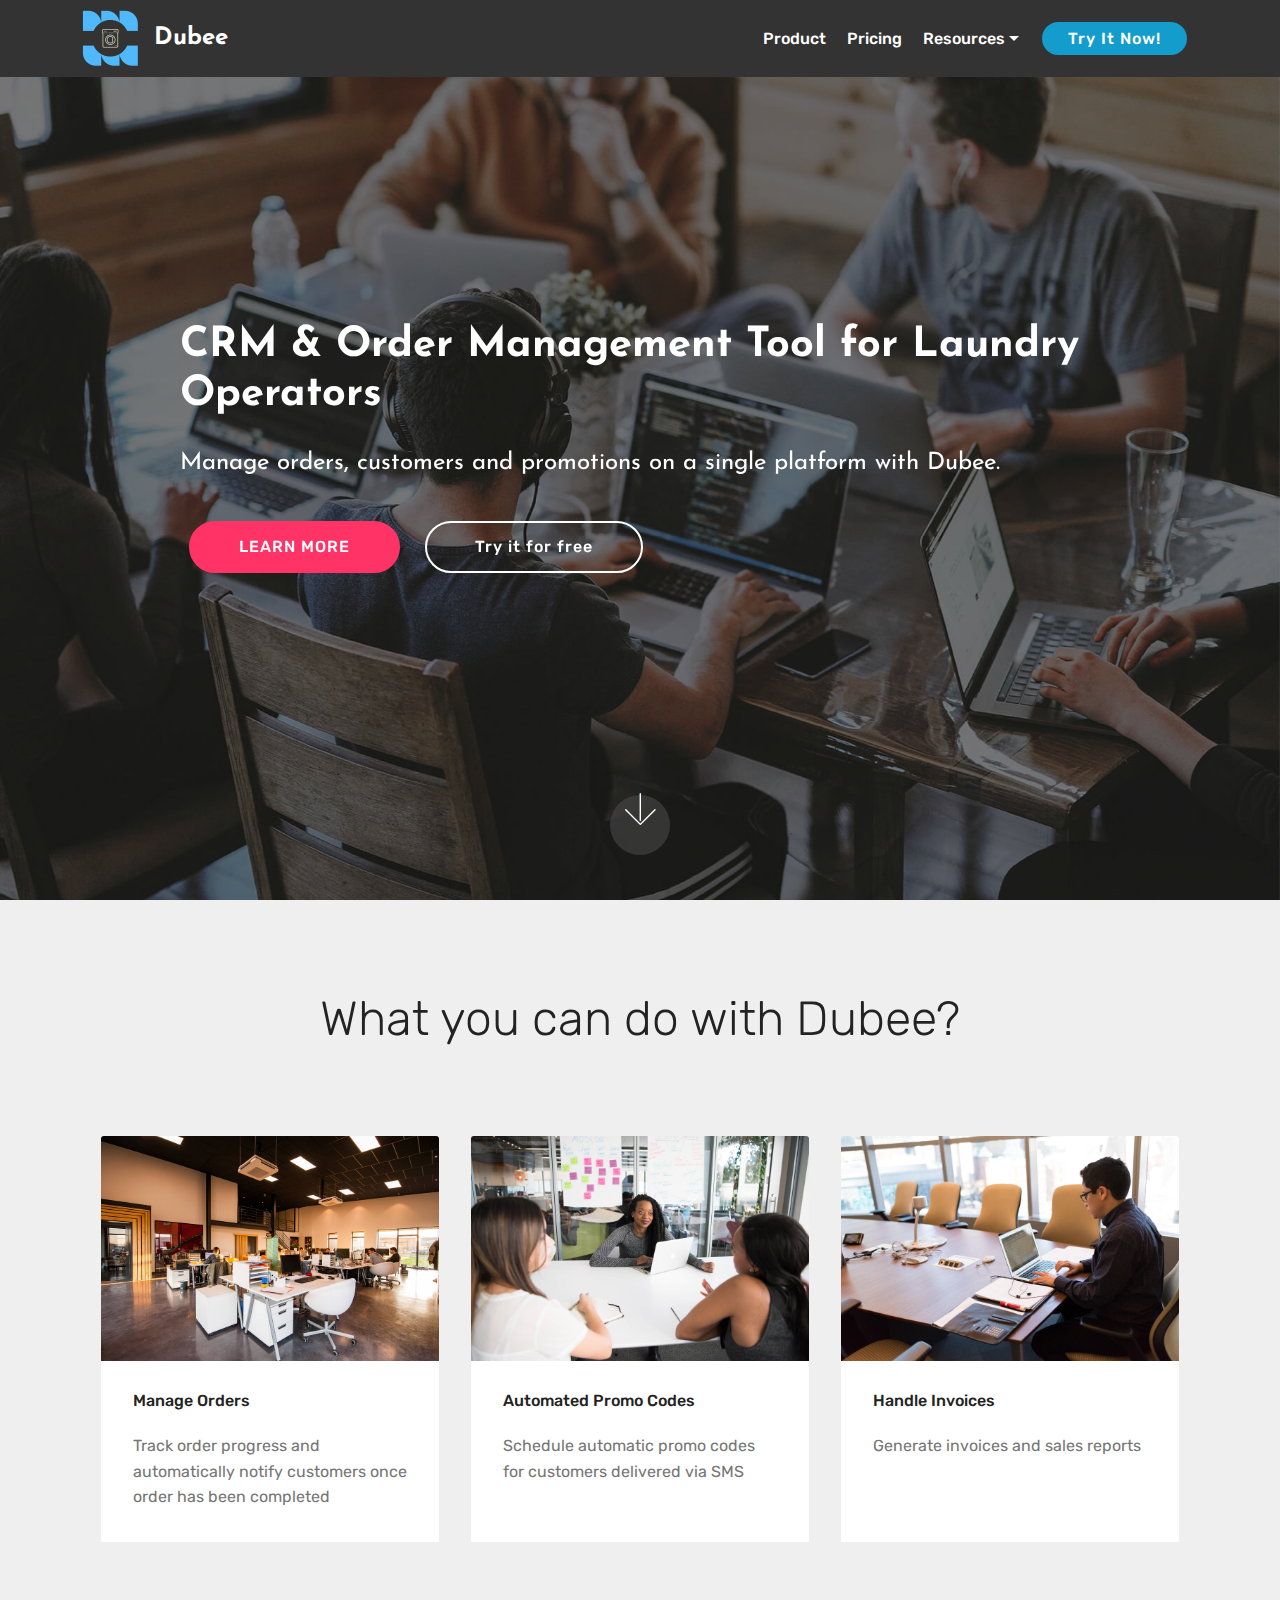
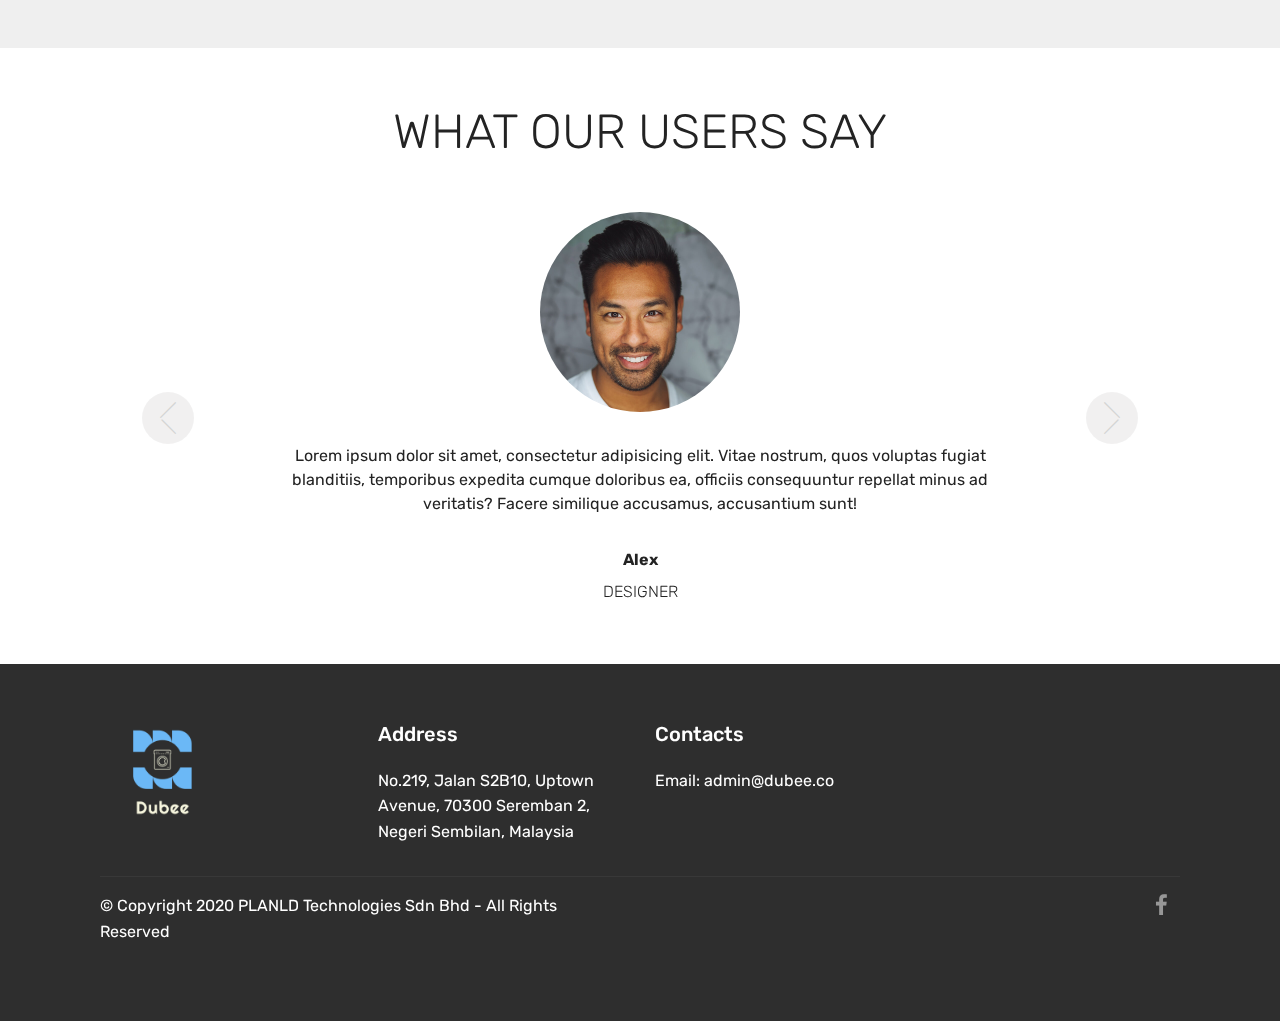
==== index.html @ f07cf1a4 "create github pages" ====
<!DOCTYPE html>
<html  >
<head>
  <!-- Site made with Mobirise Website Builder v4.11.5, https://mobirise.com -->
  <meta charset="UTF-8">
  <meta http-equiv="X-UA-Compatible" content="IE=edge">
  <meta name="generator" content="Mobirise v4.11.5, mobirise.com">
  <meta name="viewport" content="width=device-width, initial-scale=1, minimum-scale=1">
  <link rel="shortcut icon" href="assets/images/logo-transparent-copy-122x122.png" type="image/x-icon">
  <meta name="description" content="">
  
  <title>Home</title>
  <link rel="stylesheet" href="assets/web/assets/mobirise-icons/mobirise-icons.css">
  <link rel="stylesheet" href="assets/bootstrap/css/bootstrap.min.css">
  <link rel="stylesheet" href="assets/bootstrap/css/bootstrap-grid.min.css">
  <link rel="stylesheet" href="assets/bootstrap/css/bootstrap-reboot.min.css">
  <link rel="stylesheet" href="assets/socicon/css/styles.css">
  <link rel="stylesheet" href="assets/dropdown/css/style.css">
  <link rel="stylesheet" href="assets/tether/tether.min.css">
  <link rel="stylesheet" href="assets/theme/css/style.css">
  <link rel="preload" as="style" href="assets/mobirise/css/mbr-additional.css"><link rel="stylesheet" href="assets/mobirise/css/mbr-additional.css" type="text/css">
  
  
  
</head>
<body>
  <section class="menu cid-s2Cs7sz2p1" once="menu" id="menu1-0">

    

    <nav class="navbar navbar-expand beta-menu navbar-dropdown align-items-center navbar-fixed-top navbar-toggleable-sm">
        <button class="navbar-toggler navbar-toggler-right" type="button" data-toggle="collapse" data-target="#navbarSupportedContent" aria-controls="navbarSupportedContent" aria-expanded="false" aria-label="Toggle navigation">
            <div class="hamburger">
                <span></span>
                <span></span>
                <span></span>
                <span></span>
            </div>
        </button>
        <div class="menu-logo">
            <div class="navbar-brand">
                <span class="navbar-logo">
                    <a href="index.html">
                         <img src="assets/images/logo-transparent-copy-122x122.png" alt="Mobirise" title="" style="height: 3.8rem;">
                    </a>
                </span>
                <span class="navbar-caption-wrap"><a class="navbar-caption text-white display-5" href="index.html">
                        Dubee</a></span>
            </div>
        </div>
        <div class="collapse navbar-collapse" id="navbarSupportedContent">
            <ul class="navbar-nav nav-dropdown" data-app-modern-menu="true"><li class="nav-item">
                    <a class="nav-link link text-white display-4" href="page2.html">
                        
                        Product</a>
                </li><li class="nav-item"><a class="nav-link link text-white display-4" href="page3.html">
                        
                        Pricing</a></li>
                <li class="nav-item dropdown">
                    <a class="nav-link link text-white dropdown-toggle display-4" href="https://mobirise.co" data-toggle="dropdown-submenu" aria-expanded="false">
                        
                        Resources</a><div class="dropdown-menu"><a class="text-white dropdown-item display-4" href="https://mobirise.co">Help Centre</a><a class="text-white dropdown-item display-4" href="page1.html" aria-expanded="false">Video Tutorials</a></div>
                </li></ul>
            <div class="navbar-buttons mbr-section-btn"><a class="btn btn-sm btn-primary display-4" href="https://mobirise.co">
                    
                    Try It Now!
                </a></div>
        </div>
    </nav>
</section>

<section class="engine"><a href="https://mobirise.info/z">best css templates</a></section><section class="cid-s2Cs7Wt0lt mbr-fullscreen mbr-parallax-background" id="header2-1">

    

    <div class="mbr-overlay" style="opacity: 0.5; background-color: rgb(35, 35, 35);"></div>

    <div class="container align-center">
        <div class="row justify-content-md-center">
            <div class="mbr-white col-md-10">
                <h1 class="mbr-section-title mbr-bold pb-3 mbr-fonts-style display-1">
                    CRM &amp; Order Management Tool for Laundry Operators</h1>
                
                <p class="mbr-text pb-3 mbr-fonts-style display-5">Manage orders, customers and promotions on a single platform with Dubee.</p>
                <div class="mbr-section-btn"><a class="btn btn-md btn-secondary display-4" href="https://mobirise.co">LEARN MORE</a>
                    <a class="btn btn-md btn-white-outline display-4" href="https://mobirise.co">Try it for free</a></div>
            </div>
        </div>
    </div>
    <div class="mbr-arrow hidden-sm-down" aria-hidden="true">
        <a href="#next">
            <i class="mbri-down mbr-iconfont"></i>
        </a>
    </div>
</section>

<section class="features18 popup-btn-cards cid-s2CABqlkkp" id="features18-2">

    

    
    <div class="container">
        <h2 class="mbr-section-title pb-3 align-center mbr-fonts-style display-2">
            What you can do with Dubee?</h2>
        
        <div class="media-container-row pt-5 ">
            <div class="card p-3 col-12 col-md-6 col-lg-4">
                <div class="card-wrapper ">
                    <div class="card-img">
                        <div class="mbr-overlay"></div>
                        <div class="mbr-section-btn text-center">
                            <a href="https://mobirise.co" class="btn btn-primary display-4">Learn More</a>
                        </div>
                        <img src="assets/images/background1.jpg" alt="Mobirise">
                    </div>
                    <div class="card-box">
                        <h4 class="card-title mbr-fonts-style display-7">
                            Manage Orders</h4>
                        <p class="mbr-text mbr-fonts-style align-left display-7">
                            Track order progress and automatically notify customers once order has been completed</p>
                    </div>
                </div>
            </div>
            <div class="card p-3 col-12 col-md-6 col-lg-4">
                <div class="card-wrapper">
                    <div class="card-img">
                        <div class="mbr-overlay"></div>
                        <div class="mbr-section-btn text-center">
                            <a href="https://mobirise.co" class="btn btn-primary display-4">Learn More</a>
                        </div>
                        <img src="assets/images/background2.jpg" alt="Mobirise">
                    </div>
                    <div class="card-box">
                        <h4 class="card-title mbr-fonts-style display-7">Automated Promo Codes</h4>
                        <p class="mbr-text mbr-fonts-style display-7">
                           Schedule automatic promo codes for customers delivered via SMS<br><br></p>
                    </div>
                </div>
            </div>

            <div class="card p-3 col-12 col-md-6 col-lg-4">
                <div class="card-wrapper">
                    <div class="card-img">
                        <div class="mbr-overlay"></div>
                        <div class="mbr-section-btn text-center">
                            <a href="https://mobirise.co" class="btn btn-primary display-4">Learn More</a>
                        </div>
                        <img src="assets/images/background3.jpg" alt="Mobirise">
                    </div>
                    <div class="card-box">
                        <h4 class="card-title mbr-fonts-style display-7">
                            Handle Invoices</h4>
                        <p class="mbr-text mbr-fonts-style display-7">
                            Generate invoices and sales reports<br><br><br></p>
                    </div>
                </div>
            </div>

            
        </div>
    </div>
</section>

<section class="carousel slide testimonials-slider cid-s2CBZJpJwC" data-interval="false" id="testimonials-slider1-3">
    
    

    

    <div class="container text-center">
        <h2 class="pb-5 mbr-fonts-style display-2">
            WHAT OUR USERS SAY
        </h2>

        <div class="carousel slide" role="listbox" data-pause="true" data-keyboard="false" data-ride="carousel" data-interval="5000">
            <div class="carousel-inner">
                
                
            <div class="carousel-item">
                    <div class="user col-md-8">
                        <div class="user_image">
                            <img src="assets/images/face3.jpg">
                        </div>
                        <div class="user_text pb-3">
                            <p class="mbr-fonts-style display-7">
                                Lorem ipsum dolor sit amet, consectetur adipisicing elit. Vitae nostrum, quos voluptas fugiat blanditiis, temporibus expedita cumque doloribus ea, officiis consequuntur repellat minus ad veritatis? Facere similique accusamus, accusantium sunt!
                            </p>
                        </div>
                        <div class="user_name mbr-bold pb-2 mbr-fonts-style display-7">
                            Alex
                        </div>
                        <div class="user_desk mbr-light mbr-fonts-style display-7">
                            DESIGNER
                        </div>
                    </div>
                </div><div class="carousel-item">
                    <div class="user col-md-8">
                        <div class="user_image">
                            <img src="assets/images/face2.jpg">
                        </div>
                        <div class="user_text pb-3">
                            <p class="mbr-fonts-style display-7">
                                Lorem ipsum dolor sit amet, consectetur adipisicing elit. Vitae nostrum, quos voluptas fugiat blanditiis, temporibus expedita cumque doloribus ea, officiis consequuntur repellat minus ad veritatis? Facere similique accusamus, accusantium sunt!
                            </p>
                        </div>
                        <div class="user_name mbr-bold pb-2 mbr-fonts-style display-7">
                            Linda
                        </div>
                        <div class="user_desk mbr-light mbr-fonts-style display-7">
                            DEVELOPER
                        </div>
                    </div>
                </div></div>

            <div class="carousel-controls">
                <a class="carousel-control-prev" role="button" data-slide="prev">
                  <span aria-hidden="true" class="mbri-arrow-prev mbr-iconfont"></span>
                  <span class="sr-only">Previous</span>
                </a>
                
                <a class="carousel-control-next" role="button" data-slide="next">
                  <span aria-hidden="true" class="mbri-arrow-next mbr-iconfont"></span>
                  <span class="sr-only">Next</span>
                </a>
            </div>
        </div>
    </div>
</section>

<section class="cid-s2CCsra8VP" id="footer1-4">

    

    

    <div class="container">
        <div class="media-container-row content text-white">
            <div class="col-12 col-md-3">
                <div class="media-wrap">
                    <a href="https://mobirise.co/">
                        <img src="assets/images/logo-transparent-1-192x192.png" alt="Mobirise" title="">
                    </a>
                </div>
            </div>
            <div class="col-12 col-md-3 mbr-fonts-style display-7">
                <h5 class="pb-3">
                    Address
                </h5>
                <p class="mbr-text">No.219, Jalan S2B10, Uptown Avenue, 70300 Seremban 2, Negeri Sembilan, Malaysia</p>
            </div>
            <div class="col-12 col-md-3 mbr-fonts-style display-7">
                <h5 class="pb-3">
                    Contacts
                </h5>
                <p class="mbr-text">
                    Email: admin@dubee.co&nbsp;<br><br></p>
            </div>
            <div class="col-12 col-md-3 mbr-fonts-style display-7">
                <h5 class="pb-3"></h5>
                <p class="mbr-text"></p>
            </div>
        </div>
        <div class="footer-lower">
            <div class="media-container-row">
                <div class="col-sm-12">
                    <hr>
                </div>
            </div>
            <div class="media-container-row mbr-white">
                <div class="col-sm-6 copyright">
                    <p class="mbr-text mbr-fonts-style display-7">
                        © Copyright 2020 PLANLD Technologies Sdn Bhd - All Rights Reserved
                    </p>
                </div>
                <div class="col-md-6">
                    <div class="social-list align-right">
                        <div class="soc-item">
                            <a href="https://twitter.com/mobirise" target="_blank">
                                <span class="mbr-iconfont mbr-iconfont-social socicon-facebook socicon"></span>
                            </a>
                        </div>
                        
                        
                        
                        
                        
                    </div>
                </div>
            </div>
        </div>
    </div>
</section>


  <script src="assets/web/assets/jquery/jquery.min.js"></script>
  <script src="assets/popper/popper.min.js"></script>
  <script src="assets/bootstrap/js/bootstrap.min.js"></script>
  <script src="assets/smoothscroll/smooth-scroll.js"></script>
  <script src="assets/dropdown/js/nav-dropdown.js"></script>
  <script src="assets/dropdown/js/navbar-dropdown.js"></script>
  <script src="assets/tether/tether.min.js"></script>
  <script src="assets/parallax/jarallax.min.js"></script>
  <script src="assets/mbr-popup-btns/mbr-popup-btns.js"></script>
  <script src="assets/bootstrapcarouselswipe/bootstrap-carousel-swipe.js"></script>
  <script src="assets/mbr-testimonials-slider/mbr-testimonials-slider.js"></script>
  <script src="assets/touchswipe/jquery.touch-swipe.min.js"></script>
  <script src="assets/theme/js/script.js"></script>
  
  
</body>
</html>
---- assets/web/assets/mobirise-icons/mobirise-icons.css ----
@font-face {
  font-family: 'MobiriseIcons';
  src:  url('mobirise-icons.eot?spat4u');
  src:  url('mobirise-icons.eot?spat4u#iefix') format('embedded-opentype'),
    url('mobirise-icons.ttf?spat4u') format('truetype'),
    url('mobirise-icons.woff?spat4u') format('woff'),
    url('mobirise-icons.svg?spat4u#MobiriseIcons') format('svg');
  font-weight: normal;
  font-style: normal;
  font-display: swap;
}

[class^="mbri-"], [class*=" mbri-"] {
  /* use !important to prevent issues with browser extensions that change fonts */
  font-family: MobiriseIcons !important;
  speak: none;
  font-style: normal;
  font-weight: normal;
  font-variant: normal;
  text-transform: none;
  line-height: 1;

  /* Better Font Rendering =========== */
  -webkit-font-smoothing: antialiased;
  -moz-osx-font-smoothing: grayscale;
}

.mbri-add-submenu:before {
  content: "\e900";
}
.mbri-alert:before {
  content: "\e901";
}
.mbri-align-center:before {
  content: "\e902";
}
.mbri-align-justify:before {
  content: "\e903";
}
.mbri-align-left:before {
  content: "\e904";
}
.mbri-align-right:before {
  content: "\e905";
}
.mbri-android:before {
  content: "\e906";
}
.mbri-apple:before {
  content: "\e907";
}
.mbri-arrow-down:before {
  content: "\e908";
}
.mbri-arrow-next:before {
  content: "\e909";
}
.mbri-arrow-prev:before {
  content: "\e90a";
}
.mbri-arrow-up:before {
  content: "\e90b";
}
.mbri-bold:before {
  content: "\e90c";
}
.mbri-bookmark:before {
  content: "\e90d";
}
.mbri-bootstrap:before {
  content: "\e90e";
}
.mbri-briefcase:before {
  content: "\e90f";
}
.mbri-browse:before {
  content: "\e910";
}
.mbri-bulleted-list:before {
  content: "\e911";
}
.mbri-calendar:before {
  content: "\e912";
}
.mbri-camera:before {
  content: "\e913";
}
.mbri-cart-add:before {
  content: "\e914";
}
.mbri-cart-full:before {
  content: "\e915";
}
.mbri-cash:before {
  content: "\e916";
}
.mbri-change-style:before {
  content: "\e917";
}
.mbri-chat:before {
  content: "\e918";
}
.mbri-clock:before {
  content: "\e919";
}
.mbri-close:before {
  content: "\e91a";
}
.mbri-cloud:before {
  content: "\e91b";
}
.mbri-code:before {
  content: "\e91c";
}
.mbri-contact-form:before {
  content: "\e91d";
}
.mbri-credit-card:before {
  content: "\e91e";
}
.mbri-cursor-click:before {
  content: "\e91f";
}
.mbri-cust-feedback:before {
  content: "\e920";
}
.mbri-database:before {
  content: "\e921";
}
.mbri-delivery:before {
  content: "\e922";
}
.mbri-desktop:before {
  content: "\e923";
}
.mbri-devices:before {
  content: "\e924";
}
.mbri-down:before {
  content: "\e925";
}
.mbri-download:before {
  content: "\e989";
}
.mbri-drag-n-drop:before {
  content: "\e927";
}
.mbri-drag-n-drop2:before {
  content: "\e928";
}
.mbri-edit:before {
  content: "\e929";
}
.mbri-edit2:before {
  content: "\e92a";
}
.mbri-error:before {
  content: "\e92b";
}
.mbri-extension:before {
  content: "\e92c";
}
.mbri-features:before {
  content: "\e92d";
}
.mbri-file:before {
  content: "\e92e";
}
.mbri-flag:before {
  content: "\e92f";
}
.mbri-folder:before {
  content: "\e930";
}
.mbri-gift:before {
  content: "\e931";
}
.mbri-github:before {
  content: "\e932";
}
.mbri-globe:before {
  content: "\e933";
}
.mbri-globe-2:before {
  content: "\e934";
}
.mbri-growing-chart:before {
  content: "\e935";
}
.mbri-hearth:before {
  content: "\e936";
}
.mbri-help:before {
  content: "\e937";
}
.mbri-home:before {
  content: "\e938";
}
.mbri-hot-cup:before {
  content: "\e939";
}
.mbri-idea:before {
  content: "\e93a";
}
.mbri-image-gallery:before {
  content: "\e93b";
}
.mbri-image-slider:before {
  content: "\e93c";
}
.mbri-info:before {
  content: "\e93d";
}
.mbri-italic:before {
  content: "\e93e";
}
.mbri-key:before {
  content: "\e93f";
}
.mbri-laptop:before {
  content: "\e940";
}
.mbri-layers:before {
  content: "\e941";
}
.mbri-left-right:before {
  content: "\e942";
}
.mbri-left:before {
  content: "\e943";
}
.mbri-letter:before {
  content: "\e944";
}
.mbri-like:before {
  content: "\e945";
}
.mbri-link:before {
  content: "\e946";
}
.mbri-lock:before {
  content: "\e947";
}
.mbri-login:before {
  content: "\e948";
}
.mbri-logout:before {
  content: "\e949";
}
.mbri-magic-stick:before {
  content: "\e94a";
}
.mbri-map-pin:before {
  content: "\e94b";
}
.mbri-menu:before {
  content: "\e94c";
}
.mbri-mobile:before {
  content: "\e94d";
}
.mbri-mobile2:before {
  content: "\e94e";
}
.mbri-mobirise:before {
  content: "\e94f";
}
.mbri-more-horizontal:before {
  content: "\e950";
}
.mbri-more-vertical:before {
  content: "\e951";
}
.mbri-music:before {
  content: "\e952";
}
.mbri-new-file:before {
  content: "\e953";
}
.mbri-numbered-list:before {
  content: "\e954";
}
.mbri-opened-folder:before {
  content: "\e955";
}
.mbri-pages:before {
  content: "\e956";
}
.mbri-paper-plane:before {
  content: "\e957";
}
.mbri-paperclip:before {
  content: "\e958";
}
.mbri-photo:before {
  content: "\e959";
}
.mbri-photos:before {
  content: "\e95a";
}
.mbri-pin:before {
  content: "\e95b";
}
.mbri-play:before {
  content: "\e95c";
}
.mbri-plus:before {
  content: "\e95d";
}
.mbri-preview:before {
  content: "\e95e";
}
.mbri-print:before {
  content: "\e95f";
}
.mbri-protect:before {
  content: "\e960";
}
.mbri-question:before {
  content: "\e961";
}
.mbri-quote-left:before {
  content: "\e962";
}
.mbri-quote-right:before {
  content: "\e963";
}
.mbri-refresh:before {
  content: "\e964";
}
.mbri-responsive:before {
  content: "\e965";
}
.mbri-right:before {
  content: "\e966";
}
.mbri-rocket:before {
  content: "\e967";
}
.mbri-sad-face:before {
  content: "\e968";
}
.mbri-sale:before {
  content: "\e969";
}
.mbri-save:before {
  content: "\e96a";
}
.mbri-search:before {
  content: "\e96b";
}
.mbri-setting:before {
  content: "\e96c";
}
.mbri-setting2:before {
  content: "\e96d";
}
.mbri-setting3:before {
  content: "\e96e";
}
.mbri-share:before {
  content: "\e96f";
}
.mbri-shopping-bag:before {
  content: "\e970";
}
.mbri-shopping-basket:before {
  content: "\e971";
}
.mbri-shopping-cart:before {
  content: "\e972";
}
.mbri-sites:before {
  content: "\e973";
}
.mbri-smile-face:before {
  content: "\e974";
}
.mbri-speed:before {
  content: "\e975";
}
.mbri-star:before {
  content: "\e976";
}
.mbri-success:before {
  content: "\e977";
}
.mbri-sun:before {
  content: "\e978";
}
.mbri-sun2:before {
  content: "\e979";
}
.mbri-tablet:before {
  content: "\e97a";
}
.mbri-tablet-vertical:before {
  content: "\e97b";
}
.mbri-target:before {
  content: "\e97c";
}
.mbri-timer:before {
  content: "\e97d";
}
.mbri-to-ftp:before {
  content: "\e97e";
}
.mbri-to-local-drive:before {
  content: "\e97f";
}
.mbri-touch-swipe:before {
  content: "\e980";
}
.mbri-touch:before {
  content: "\e981";
}
.mbri-trash:before {
  content: "\e982";
}
.mbri-underline:before {
  content: "\e983";
}
.mbri-unlink:before {
  content: "\e984";
}
.mbri-unlock:before {
  content: "\e985";
}
.mbri-up-down:before {
  content: "\e986";
}
.mbri-up:before {
  content: "\e987";
}
.mbri-update:before {
  content: "\e988";
}
.mbri-upload:before {
 content: "\e926"; 
}
.mbri-user:before {
  content: "\e98a";
}
.mbri-user2:before {
  content: "\e98b";
}
.mbri-users:before {
  content: "\e98c";
}
.mbri-video:before {
  content: "\e98d";
}
.mbri-video-play:before {
  content: "\e98e";
}
.mbri-watch:before {
  content: "\e98f";
}
.mbri-website-theme:before {
  content: "\e990";
}
.mbri-wifi:before {
  content: "\e991";
}
.mbri-windows:before {
  content: "\e992";
}
.mbri-zoom-out:before {
  content: "\e993";
}
.mbri-redo:before {
  content: "\e994";
}
.mbri-undo:before {
  content: "\e995";
}
---- assets/socicon/css/styles.css ----
@charset "UTF-8";

@font-face {
  font-family: "socicon";
  src:url("../fonts/socicon.eot");
  src:url("../fonts/socicon.eot?#iefix") format("embedded-opentype"),
    url("../fonts/socicon.woff") format("woff"),
    url("../fonts/socicon.ttf") format("truetype"),
    url("../fonts/socicon.svg#socicon") format("svg");
  font-weight: normal;
  font-style: normal;
  font-display:swap;
}

[data-icon]:before {
  font-family: "socicon" !important;
  content: attr(data-icon);
  font-style: normal !important;
  font-weight: normal !important;
  font-variant: normal !important;
  text-transform: none !important;
  speak: none;
  line-height: 1;
  -webkit-font-smoothing: antialiased;
  -moz-osx-font-smoothing: grayscale;
}

[class^="socicon-"]:before,
[class*=" socicon-"]:before {
  font-family: "socicon" !important;
  font-style: normal !important;
  font-weight: normal !important;
  font-variant: normal !important;
  text-transform: none !important;
  speak: none;
  line-height: 1;
  -webkit-font-smoothing: antialiased;
  -moz-osx-font-smoothing: grayscale;
}

.socicon-modelmayhem:before {
  content: "\e000";
}
.socicon-mixcloud:before {
  content: "\e001";
}
.socicon-drupal:before {
  content: "\e002";
}
.socicon-swarm:before {
  content: "\e003";
}
.socicon-istock:before {
  content: "\e004";
}
.socicon-yammer:before {
  content: "\e005";
}
.socicon-ello:before {
  content: "\e006";
}
.socicon-stackoverflow:before {
  content: "\e007";
}
.socicon-persona:before {
  content: "\e008";
}
.socicon-triplej:before {
  content: "\e009";
}
.socicon-houzz:before {
  content: "\e00a";
}
.socicon-rss:before {
  content: "\e00b";
}
.socicon-paypal:before {
  content: "\e00c";
}
.socicon-odnoklassniki:before {
  content: "\e00d";
}
.socicon-airbnb:before {
  content: "\e00e";
}
.socicon-periscope:before {
  content: "\e00f";
}
.socicon-outlook:before {
  content: "\e010";
}
.socicon-coderwall:before {
  content: "\e011";
}
.socicon-tripadvisor:before {
  content: "\e012";
}
.socicon-appnet:before {
  content: "\e013";
}
.socicon-goodreads:before {
  content: "\e014";
}
.socicon-tripit:before {
  content: "\e015";
}
.socicon-lanyrd:before {
  content: "\e016";
}
.socicon-slideshare:before {
  content: "\e017";
}
.socicon-buffer:before {
  content: "\e018";
}
.socicon-disqus:before {
  content: "\e019";
}
.socicon-vkontakte:before {
  content: "\e01a";
}
.socicon-whatsapp:before {
  content: "\e01b";
}
.socicon-patreon:before {
  content: "\e01c";
}
.socicon-storehouse:before {
  content: "\e01d";
}
.socicon-pocket:before {
  content: "\e01e";
}
.socicon-mail:before {
  content: "\e01f";
}
.socicon-blogger:before {
  content: "\e020";
}
.socicon-technorati:before {
  content: "\e021";
}
.socicon-reddit:before {
  content: "\e022";
}
.socicon-dribbble:before {
  content: "\e023";
}
.socicon-stumbleupon:before {
  content: "\e024";
}
.socicon-digg:before {
  content: "\e025";
}
.socicon-envato:before {
  content: "\e026";
}
.socicon-behance:before {
  content: "\e027";
}
.socicon-delicious:before {
  content: "\e028";
}
.socicon-deviantart:before {
  content: "\e029";
}
.socicon-forrst:before {
  content: "\e02a";
}
.socicon-play:before {
  content: "\e02b";
}
.socicon-zerply:before {
  content: "\e02c";
}
.socicon-wikipedia:before {
  content: "\e02d";
}
.socicon-apple:before {
  content: "\e02e";
}
.socicon-flattr:before {
  content: "\e02f";
}
.socicon-github:before {
  content: "\e030";
}
.socicon-renren:before {
  content: "\e031";
}
.socicon-friendfeed:before {
  content: "\e032";
}
.socicon-newsvine:before {
  content: "\e033";
}
.socicon-identica:before {
  content: "\e034";
}
.socicon-bebo:before {
  content: "\e035";
}
.socicon-zynga:before {
  content: "\e036";
}
.socicon-steam:before {
  content: "\e037";
}
.socicon-xbox:before {
  content: "\e038";
}
.socicon-windows:before {
  content: "\e039";
}
.socicon-qq:before {
  content: "\e03a";
}
.socicon-douban:before {
  content: "\e03b";
}
.socicon-meetup:before {
  content: "\e03c";
}
.socicon-playstation:before {
  content: "\e03d";
}
.socicon-android:before {
  content: "\e03e";
}
.socicon-snapchat:before {
  content: "\e03f";
}
.socicon-twitter:before {
  content: "\e040";
}
.socicon-facebook:before {
  content: "\e041";
}
.socicon-googleplus:before {
  content: "\e042";
}
.socicon-pinterest:before {
  content: "\e043";
}
.socicon-foursquare:before {
  content: "\e044";
}
.socicon-yahoo:before {
  content: "\e045";
}
.socicon-skype:before {
  content: "\e046";
}
.socicon-yelp:before {
  content: "\e047";
}
.socicon-feedburner:before {
  content: "\e048";
}
.socicon-linkedin:before {
  content: "\e049";
}
.socicon-viadeo:before {
  content: "\e04a";
}
.socicon-xing:before {
  content: "\e04b";
}
.socicon-myspace:before {
  content: "\e04c";
}
.socicon-soundcloud:before {
  content: "\e04d";
}
.socicon-spotify:before {
  content: "\e04e";
}
.socicon-grooveshark:before {
  content: "\e04f";
}
.socicon-lastfm:before {
  content: "\e050";
}
.socicon-youtube:before {
  content: "\e051";
}
.socicon-vimeo:before {
  content: "\e052";
}
.socicon-dailymotion:before {
  content: "\e053";
}
.socicon-vine:before {
  content: "\e054";
}
.socicon-flickr:before {
  content: "\e055";
}
.socicon-500px:before {
  content: "\e056";
}
.socicon-wordpress:before {
  content: "\e058";
}
.socicon-tumblr:before {
  content: "\e059";
}
.socicon-twitch:before {
  content: "\e05a";
}
.socicon-8tracks:before {
  content: "\e05b";
}
.socicon-amazon:before {
  content: "\e05c";
}
.socicon-icq:before {
  content: "\e05d";
}
.socicon-smugmug:before {
  content: "\e05e";
}
.socicon-ravelry:before {
  content: "\e05f";
}
.socicon-weibo:before {
  content: "\e060";
}
.socicon-baidu:before {
  content: "\e061";
}
.socicon-angellist:before {
  content: "\e062";
}
.socicon-ebay:before {
  content: "\e063";
}
.socicon-imdb:before {
  content: "\e064";
}
.socicon-stayfriends:before {
  content: "\e065";
}
.socicon-residentadvisor:before {
  content: "\e066";
}
.socicon-google:before {
  content: "\e067";
}
.socicon-yandex:before {
  content: "\e068";
}
.socicon-sharethis:before {
  content: "\e069";
}
.socicon-bandcamp:before {
  content: "\e06a";
}
.socicon-itunes:before {
  content: "\e06b";
}
.socicon-deezer:before {
  content: "\e06c";
}
.socicon-telegram:before {
  content: "\e06e";
}
.socicon-openid:before {
  content: "\e06f";
}
.socicon-amplement:before {
  content: "\e070";
}
.socicon-viber:before {
  content: "\e071";
}
.socicon-zomato:before {
  content: "\e072";
}
.socicon-draugiem:before {
  content: "\e074";
}
.socicon-endomodo:before {
  content: "\e075";
}
.socicon-filmweb:before {
  content: "\e076";
}
.socicon-stackexchange:before {
  content: "\e077";
}
.socicon-wykop:before {
  content: "\e078";
}
.socicon-teamspeak:before {
  content: "\e079";
}
.socicon-teamviewer:before {
  content: "\e07a";
}
.socicon-ventrilo:before {
  content: "\e07b";
}
.socicon-younow:before {
  content: "\e07c";
}
.socicon-raidcall:before {
  content: "\e07d";
}
.socicon-mumble:before {
  content: "\e07e";
}
.socicon-medium:before {
  content: "\e06d";
}
.socicon-bebee:before {
  content: "\e07f";
}
.socicon-hitbox:before {
  content: "\e080";
}
.socicon-reverbnation:before {
  content: "\e081";
}
.socicon-formulr:before {
  content: "\e082";
}
.socicon-instagram:before {
  content: "\e057";
}
.socicon-battlenet:before {
  content: "\e083";
}
.socicon-chrome:before {
  content: "\e084";
}
.socicon-discord:before {
  content: "\e086";
}
.socicon-issuu:before {
  content: "\e087";
}
.socicon-macos:before {
  content: "\e088";
}
.socicon-firefox:before {
  content: "\e089";
}
.socicon-opera:before {
  content: "\e08d";
}
.socicon-keybase:before {
  content: "\e090";
}
.socicon-alliance:before {
  content: "\e091";
}
.socicon-livejournal:before {
  content: "\e092";
}
.socicon-googlephotos:before {
  content: "\e093";
}
.socicon-horde:before {
  content: "\e094";
}
.socicon-etsy:before {
  content: "\e095";
}
.socicon-zapier:before {
  content: "\e096";
}
.socicon-google-scholar:before {
  content: "\e097";
}
.socicon-researchgate:before {
  content: "\e098";
}
.socicon-wechat:before {
  content: "\e099";
}
.socicon-strava:before {
  content: "\e09a";
}
.socicon-line:before {
  content: "\e09b";
}
.socicon-lyft:before {
  content: "\e09c";
}
.socicon-uber:before {
  content: "\e09d";
}
.socicon-songkick:before {
  content: "\e09e";
}
.socicon-viewbug:before {
  content: "\e09f";
}
.socicon-googlegroups:before {
  content: "\e0a0";
}
.socicon-quora:before {
  content: "\e073";
}
.socicon-diablo:before {
  content: "\e085";
}
.socicon-blizzard:before {
  content: "\e0a1";
}
.socicon-hearthstone:before {
  content: "\e08b";
}
.socicon-heroes:before {
  content: "\e08a";
}
.socicon-overwatch:before {
  content: "\e08c";
}
.socicon-warcraft:before {
  content: "\e08e";
}
.socicon-starcraft:before {
  content: "\e08f";
}
.socicon-beam:before {
  content: "\e0a2";
}
.socicon-curse:before {
  content: "\e0a3";
}
.socicon-player:before {
  content: "\e0a4";
}
.socicon-streamjar:before {
  content: "\e0a5";
}
.socicon-nintendo:before {
  content: "\e0a6";
}
.socicon-hellocoton:before {
  content: "\e0a7";
}
---- assets/dropdown/css/style.css ----
.navbar-dropdown {
  left: 0;
  padding: 0;
  position: absolute;
  right: 0;
  top: 0;
  transition: all 0.45s ease;
  z-index: 1030;
  background: #282828; }
  .navbar-dropdown .navbar-logo {
    margin-right: 0.8rem;
    transition: margin 0.3s ease-in-out;
    vertical-align: middle; }
    .navbar-dropdown .navbar-logo img {
      height: 3.125rem;
      transition: all 0.3s ease-in-out; }
    .navbar-dropdown .navbar-logo.mbr-iconfont {
      font-size: 3.125rem;
      line-height: 3.125rem; }
  .navbar-dropdown .navbar-caption {
    font-weight: 700;
    white-space: normal;
    vertical-align: -4px;
    line-height: 3.125rem !important; }
    .navbar-dropdown .navbar-caption, .navbar-dropdown .navbar-caption:hover {
      color: inherit;
      text-decoration: none; }
  .navbar-dropdown .mbr-iconfont + .navbar-caption {
    vertical-align: -1px; }
  .navbar-dropdown.navbar-fixed-top {
    position: fixed; }
  .navbar-dropdown .navbar-brand span {
    vertical-align: -4px; }
  .navbar-dropdown.bg-color.transparent {
    background: none; }
  .navbar-dropdown.navbar-short .navbar-brand {
    padding: 0.625rem 0; }
    .navbar-dropdown.navbar-short .navbar-brand span {
      vertical-align: -1px; }
  .navbar-dropdown.navbar-short .navbar-caption {
    line-height: 2.375rem !important;
    vertical-align: -2px; }
  .navbar-dropdown.navbar-short .navbar-logo {
    margin-right: 0.5rem; }
    .navbar-dropdown.navbar-short .navbar-logo img {
      height: 2.375rem; }
    .navbar-dropdown.navbar-short .navbar-logo.mbr-iconfont {
      font-size: 2.375rem;
      line-height: 2.375rem; }
  .navbar-dropdown.navbar-short .mbr-table-cell {
    height: 3.625rem; }
  .navbar-dropdown .navbar-close {
    left: 0.6875rem;
    position: fixed;
    top: 0.75rem;
    z-index: 1000; }
  .navbar-dropdown .hamburger-icon {
    content: "";
    display: inline-block;
    vertical-align: middle;
    width: 16px;
    -webkit-box-shadow: 0 -6px 0 1px #282828,0 0 0 1px #282828,0 6px 0 1px #282828;
    -moz-box-shadow: 0 -6px 0 1px #282828,0 0 0 1px #282828,0 6px 0 1px #282828;
    box-shadow: 0 -6px 0 1px #282828,0 0 0 1px #282828,0 6px 0 1px #282828; }

.dropdown-menu .dropdown-toggle[data-toggle="dropdown-submenu"]::after {
  border-bottom: 0.35em solid transparent;
  border-left: 0.35em solid;
  border-right: 0;
  border-top: 0.35em solid transparent;
  margin-left: 0.3rem; }

.dropdown-menu .dropdown-item:focus {
  outline: 0; }

.nav-dropdown {
  font-size: 0.75rem;
  font-weight: 500;
  height: auto !important; }
  .nav-dropdown .nav-btn {
    padding-left: 1rem; }
  .nav-dropdown .link {
    margin: .667em 1.667em;
    font-weight: 500;
    padding: 0;
    transition: color .2s ease-in-out; }
    .nav-dropdown .link.dropdown-toggle {
      margin-right: 2.583em; }
      .nav-dropdown .link.dropdown-toggle::after {
        margin-left: .25rem;
        border-top: 0.35em solid;
        border-right: 0.35em solid transparent;
        border-left: 0.35em solid transparent;
        border-bottom: 0; }
      .nav-dropdown .link.dropdown-toggle[aria-expanded="true"] {
        margin: 0;
        padding: 0.667em 3.263em  0.667em 1.667em; }
  .nav-dropdown .link::after,
  .nav-dropdown .dropdown-item::after {
    color: inherit; }
  .nav-dropdown .btn {
    font-size: 0.75rem;
    font-weight: 700;
    letter-spacing: 0;
    margin-bottom: 0;
    padding-left: 1.25rem;
    padding-right: 1.25rem; }
  .nav-dropdown .dropdown-menu {
    border-radius: 0;
    border: 0;
    left: 0;
    margin: 0;
    padding-bottom: 1.25rem;
    padding-top: 1.25rem;
    position: relative; }
  .nav-dropdown .dropdown-submenu {
    margin-left: 0.125rem;
    top: 0; }
  .nav-dropdown .dropdown-item {
    font-weight: 500;
    line-height: 2;
    padding: 0.3846em 4.615em 0.3846em 1.5385em;
    position: relative;
    transition: color .2s ease-in-out, background-color .2s ease-in-out; }
    .nav-dropdown .dropdown-item::after {
      margin-top: -0.3077em;
      position: absolute;
      right: 1.1538em;
      top: 50%; }
    .nav-dropdown .dropdown-item:focus, .nav-dropdown .dropdown-item:hover {
      background: none; }

@media (max-width: 767px) {
  .nav-dropdown.navbar-toggleable-sm {
    bottom: 0;
    display: none;
    left: 0;
    overflow-x: hidden;
    position: fixed;
    top: 0;
    transform: translateX(-100%);
    -ms-transform: translateX(-100%);
    -webkit-transform: translateX(-100%);
    width: 18.75rem;
    z-index: 999; } }
.nav-dropdown.navbar-toggleable-xl {
  bottom: 0;
  display: none;
  left: 0;
  overflow-x: hidden;
  position: fixed;
  top: 0;
  transform: translateX(-100%);
  -ms-transform: translateX(-100%);
  -webkit-transform: translateX(-100%);
  width: 18.75rem;
  z-index: 999; }

.nav-dropdown-sm {
  display: block !important;
  overflow-x: hidden;
  overflow: auto;
  padding-top: 3.875rem; }
  .nav-dropdown-sm::after {
    content: "";
    display: block;
    height: 3rem;
    width: 100%; }
  .nav-dropdown-sm.collapse.in ~ .navbar-close {
    display: block !important; }
  .nav-dropdown-sm.collapsing, .nav-dropdown-sm.collapse.in {
    transform: translateX(0);
    -ms-transform: translateX(0);
    -webkit-transform: translateX(0);
    transition: all 0.25s ease-out;
    -webkit-transition: all 0.25s ease-out;
    background: #282828; }
  .nav-dropdown-sm.collapsing[aria-expanded="false"] {
    transform: translateX(-100%);
    -ms-transform: translateX(-100%);
    -webkit-transform: translateX(-100%); }
  .nav-dropdown-sm .nav-item {
    display: block;
    margin-left: 0 !important;
    padding-left: 0; }
  .nav-dropdown-sm .link,
  .nav-dropdown-sm .dropdown-item {
    border-top: 1px dotted rgba(255, 255, 255, 0.1);
    font-size: 0.8125rem;
    line-height: 1.6;
    margin: 0 !important;
    padding: 0.875rem 2.4rem 0.875rem 1.5625rem !important;
    position: relative;
    white-space: normal; }
    .nav-dropdown-sm .link:focus, .nav-dropdown-sm .link:hover,
    .nav-dropdown-sm .dropdown-item:focus,
    .nav-dropdown-sm .dropdown-item:hover {
      background: rgba(0, 0, 0, 0.2) !important;
      color: #c0a375; }
  .nav-dropdown-sm .nav-btn {
    position: relative;
    padding: 1.5625rem 1.5625rem 0 1.5625rem; }
    .nav-dropdown-sm .nav-btn::before {
      border-top: 1px dotted rgba(255, 255, 255, 0.1);
      content: "";
      left: 0;
      position: absolute;
      top: 0;
      width: 100%; }
    .nav-dropdown-sm .nav-btn + .nav-btn {
      padding-top: 0.625rem; }
      .nav-dropdown-sm .nav-btn + .nav-btn::before {
        display: none; }
  .nav-dropdown-sm .btn {
    padding: 0.625rem 0; }
  .nav-dropdown-sm .dropdown-toggle[data-toggle="dropdown-submenu"]::after {
    margin-left: .25rem;
    border-top: 0.35em solid;
    border-right: 0.35em solid transparent;
    border-left: 0.35em solid transparent;
    border-bottom: 0; }
  .nav-dropdown-sm .dropdown-toggle[data-toggle="dropdown-submenu"][aria-expanded="true"]::after {
    border-top: 0;
    border-right: 0.35em solid transparent;
    border-left: 0.35em solid transparent;
    border-bottom: 0.35em solid; }
  .nav-dropdown-sm .dropdown-menu {
    margin: 0;
    padding: 0;
    position: relative;
    top: 0;
    left: 0;
    width: 100%;
    border: 0;
    float: none;
    border-radius: 0;
    background: none; }
  .nav-dropdown-sm .dropdown-submenu {
    left: 100%;
    margin-left: 0.125rem;
    margin-top: -1.25rem;
    top: 0; }

.navbar-toggleable-sm .nav-dropdown .dropdown-menu {
  position: absolute; }

.navbar-toggleable-sm .nav-dropdown .dropdown-submenu {
  left: 100%;
  margin-left: 0.125rem;
  margin-top: -1.25rem;
  top: 0; }

.navbar-toggleable-sm.opened .nav-dropdown .dropdown-menu {
  position: relative; }

.navbar-toggleable-sm.opened .nav-dropdown .dropdown-submenu {
  left: 0;
  margin-left: 00rem;
  margin-top: 0rem;
  top: 0; }

.is-builder .nav-dropdown.collapsing {
  transition: none !important; }

/*# sourceMappingURL=style.css.map */
---- assets/theme/css/style.css ----
/*!
 * Mobirise v4 theme (https://mobirise.com/)
 * Copyright 2017 Mobirise
 */
section {
  background-color: #eeeeee; }

body {
  font-style: normal;
  line-height: 1.5; }

section,
.container,
.container-fluid {
  position: relative;
  word-wrap: break-word; }

a.mbr-iconfont:hover {
  text-decoration: none; }

.article .lead p,
.article .lead ul,
.article .lead ol,
.article .lead pre,
.article .lead blockquote {
  margin-bottom: 0; }

ul,
ol,
pre,
blockquote {
  margin-bottom: 2.3125rem; }

pre {
  background: #f4f4f4;
  padding: 10px 24px;
  white-space: pre-wrap; }

.inactive {
  -webkit-user-select: none;
  -moz-user-select: none;
  -ms-user-select: none;
  user-select: none;
  pointer-events: none;
  -webkit-user-drag: none;
  user-drag: none; }

.mbr-section__comments .row {
  justify-content: center;
  -webkit-justify-content: center; }

a {
  font-style: normal;
  font-weight: 400;
  cursor: pointer; }
  a, a:hover {
    text-decoration: none; }

figure {
  margin-bottom: 0; }

body {
  color: #232323; }

h1,
h2,
h3,
h4,
h5,
h6,
.h1,
.h2,
.h3,
.h4,
.h5,
.h6,
.display-1,
.display-2,
.display-3,
.display-4 {
  line-height: 1;
  word-break: break-word;
  word-wrap: break-word; }

.mbr-section-title {
  font-style: normal;
  line-height: 1.2; }

.mbr-section-subtitle {
  line-height: 1.3; }

.mbr-text {
  font-style: normal;
  line-height: 1.6; }

b,
strong {
  font-weight: bold; }

blockquote {
  padding: 10px 0 10px 20px;
  position: relative;
  border-left: 2px solid;
  border-color: #ff3366; }

input:-webkit-autofill, input:-webkit-autofill:hover, input:-webkit-autofill:focus, input:-webkit-autofill:active {
  transition-delay: 9999s;
  transition-property: background-color, color; }

textarea[type='hidden'] {
  display: none; }

body {
  position: relative; }

section {
  background-position: 50% 50%;
  background-repeat: no-repeat;
  background-size: cover; }
  section .mbr-background-video,
  section .mbr-background-video-preview {
    position: absolute;
    bottom: 0;
    left: 0;
    right: 0;
    top: 0; }

.hidden {
  visibility: hidden; }

.mbr-z-index20 {
  z-index: 20; }

/*! Base colors */
.mbr-white {
  color: #ffffff; }

.mbr-black {
  color: #000000; }

.mbr-bg-white {
  background-color: #ffffff; }

.mbr-bg-black {
  background-color: #000000; }

/*! Text-aligns */
.align-left {
  text-align: left; }

.align-center {
  text-align: center; }

.align-right {
  text-align: right; }

@media (max-width: 767px) {
  .align-left,
  .align-center,
  .align-right,
  .mbr-section-btn,
  .mbr-section-title {
    text-align: center; } }
/*! Font-weight  */
.mbr-light {
  font-weight: 300; }

.mbr-regular {
  font-weight: 400; }

.mbr-semibold {
  font-weight: 500; }

.mbr-bold {
  font-weight: 700; }

/*! Media  */
.media-size-item {
  -webkit-flex: 1 1 auto;
  -moz-flex: 1 1 auto;
  -ms-flex: 1 1 auto;
  -o-flex: 1 1 auto;
  flex: 1 1 auto; }

.media-content {
  -webkit-flex-basis: 100%;
  flex-basis: 100%; }

.media-container-row {
  display: -ms-flexbox;
  display: -webkit-flex;
  display: flex;
  -webkit-flex-direction: row;
  -ms-flex-direction: row;
  flex-direction: row;
  -webkit-flex-wrap: wrap;
  -ms-flex-wrap: wrap;
  flex-wrap: wrap;
  -webkit-justify-content: center;
  -ms-flex-pack: center;
  justify-content: center;
  -webkit-align-content: center;
  -ms-flex-line-pack: center;
  align-content: center;
  -webkit-align-items: start;
  -ms-flex-align: start;
  align-items: start; }
  .media-container-row .media-size-item {
    width: 400px; }

.media-container-column {
  display: -ms-flexbox;
  display: -webkit-flex;
  display: flex;
  -webkit-flex-direction: column;
  -ms-flex-direction: column;
  flex-direction: column;
  -webkit-flex-wrap: wrap;
  -ms-flex-wrap: wrap;
  flex-wrap: wrap;
  -webkit-justify-content: center;
  -ms-flex-pack: center;
  justify-content: center;
  -webkit-align-content: center;
  -ms-flex-line-pack: center;
  align-content: center;
  -webkit-align-items: stretch;
  -ms-flex-align: stretch;
  align-items: stretch; }
  .media-container-column > * {
    width: 100%; }

@media (min-width: 992px) {
  .media-container-row {
    -webkit-flex-wrap: nowrap;
    -ms-flex-wrap: nowrap;
    flex-wrap: nowrap; } }
figure {
  overflow: hidden; }

figure[mbr-media-size] {
  transition: width 0.1s; }

.mbr-figure img,
.mbr-figure iframe {
  display: block;
  width: 100%; }

.card {
  background-color: transparent;
  border: none; }

.card-box {
  width: 100%; }

.card-img {
  text-align: center;
  flex-shrink: 0;
  -webkit-flex-shrink: 0; }

.media {
  max-width: 100%;
  margin: 0 auto; }

.mbr-figure {
  -ms-flex-item-align: center;
  -ms-grid-row-align: center;
  -webkit-align-self: center;
  align-self: center; }

.media-container > div {
  max-width: 100%; }

.mbr-figure img,
.card-img img {
  width: 100%; }

@media (max-width: 991px) {
  .media-size-item {
    width: auto !important; }

  .media {
    width: auto; }

  .mbr-figure {
    width: 100% !important; } }
/*! Buttons */
.btn {
  font-weight: 500;
  border-width: 2px;
  font-style: normal;
  letter-spacing: 1px;
  margin: .4rem .8rem;
  white-space: normal;
  -webkit-transition: all .3s ease-in-out;
  -moz-transition: all .3s ease-in-out;
  transition: all .3s ease-in-out;
  display: inline-flex;
  align-items: center;
  justify-content: center;
  word-break: break-word;
  -webkit-align-items: center;
  -webkit-justify-content: center;
  display: -webkit-inline-flex; }

.btn-sm {
  font-weight: 500;
  letter-spacing: 1px;
  -webkit-transition: all .3s ease-in-out;
  -moz-transition: all .3s ease-in-out;
  transition: all .3s ease-in-out; }

.btn-md {
  font-weight: 500;
  letter-spacing: 1px;
  margin: .4rem .8rem !important;
  -webkit-transition: all .3s ease-in-out;
  -moz-transition: all .3s ease-in-out;
  transition: all .3s ease-in-out; }

.btn-lg {
  font-weight: 500;
  letter-spacing: 1px;
  margin: .4rem .8rem !important;
  -webkit-transition: all .3s ease-in-out;
  -moz-transition: all .3s ease-in-out;
  transition: all .3s ease-in-out; }

.mbr-section-btn {
  margin-left: -0.25rem;
  margin-right: -0.25rem;
  font-size: 0; }

nav .mbr-section-btn {
  margin-left: 0rem;
  margin-right: 0rem; }

.btn-form {
  border-radius: 0; }
  .btn-form:hover {
    cursor: pointer; }

/*! Btn icon margin */
.btn .mbr-iconfont,
.btn.btn-sm .mbr-iconfont {
  cursor: pointer;
  margin-right: 0.5rem; }

.btn.btn-md .mbr-iconfont,
.btn.btn-md .mbr-iconfont {
  margin-right: 0.8rem; }

.mbr-regular {
  font-weight: 400; }

.mbr-semibold {
  font-weight: 500; }

.mbr-bold {
  font-weight: 700; }

[type='submit'] {
  -webkit-appearance: none; }

/*! Full-screen */
.mbr-fullscreen .mbr-overlay {
  min-height: 100vh; }

.mbr-fullscreen {
  display: flex;
  display: -webkit-flex;
  display: -moz-flex;
  display: -ms-flex;
  display: -o-flex;
  align-items: center;
  -webkit-align-items: center;
  min-height: 100vh;
  padding-top: 3rem;
  padding-bottom: 3rem; }

/*! Map */
.map {
  height: 25rem;
  position: relative; }
  .map iframe {
    width: 100%;
    height: 100%; }

.mbr-overlay {
  background-color: #000;
  bottom: 0;
  left: 0;
  opacity: .5;
  position: absolute;
  right: 0;
  top: 0;
  z-index: 0;
  pointer-events: none; }

/* Form */
blockquote {
  font-style: italic;
  padding: 10px 0 10px 20px;
  font-size: 1.09rem;
  position: relative;
  border-width: 3px; }

.form-control {
  background-color: #f5f5f5;
  box-shadow: none;
  color: #565656;
  line-height: 1.43;
  min-height: 3.5em;
  padding: 1.07em .5em; }
  .form-control, .form-control:focus {
    border: 1px solid #e8e8e8; }
  .form-active .form-control:invalid {
    border-color: red; }

.form-control-label {
  position: relative;
  cursor: pointer;
  margin-bottom: .357em;
  padding: 0; }

.alert {
  color: #ffffff;
  border-radius: 0;
  border: 0;
  font-size: .875rem;
  line-height: 1.5;
  margin-bottom: 1.875rem;
  padding: 1.25rem;
  position: relative; }
  .alert.alert-form::after {
    background-color: inherit;
    bottom: -7px;
    content: "";
    display: block;
    height: 14px;
    left: 50%;
    margin-left: -7px;
    position: absolute;
    transform: rotate(45deg);
    width: 14px;
    -webkit-transform: rotate(45deg); }

.form-asterisk {
  font-family: initial;
  position: absolute;
  top: -2px;
  font-weight: normal; }

/*! Scroll to top arrow */
#scrollToTop a i:before {
  content: '';
  position: absolute;
  height: 40%;
  top: 25%;
  background: #fff;
  width: 2px;
  left: calc(50% - 1px); }
#scrollToTop a i:after {
  content: '';
  position: absolute;
  display: block;
  border-top: 2px solid #fff;
  border-right: 2px solid #fff;
  width: 40%;
  height: 40%;
  left: 30%;
  bottom: 30%;
  transform: rotate(135deg);
  -webkit-transform: rotate(135deg); }

.mbr-arrow-up {
  bottom: 25px;
  right: 90px;
  position: fixed;
  text-align: right;
  z-index: 5000;
  color: #ffffff;
  font-size: 32px;
  transform: rotate(180deg);
  -webkit-transform: rotate(180deg); }

.mbr-arrow-up a {
  background: rgba(0, 0, 0, 0.2);
  border-radius: 3px;
  color: #fff;
  display: inline-block;
  height: 60px;
  width: 60px;
  outline-style: none !important;
  position: relative;
  text-decoration: none;
  transition: all 0.3s ease-in-out;
  cursor: pointer;
  text-align: center; }
  .mbr-arrow-up a:hover {
    background-color: rgba(0, 0, 0, 0.4); }
  .mbr-arrow-up a i {
    line-height: 60px; }

.mbr-arrow-up-icon {
  display: block;
  color: #fff; }

.mbr-arrow-up-icon::before {
  content: '\203a';
  display: inline-block;
  font-family: serif;
  font-size: 32px;
  line-height: 1;
  font-style: normal;
  position: relative;
  top: 6px;
  left: -4px;
  -webkit-transform: rotate(-90deg);
  transform: rotate(-90deg); }

/*! Arrow Down */
.mbr-arrow {
  position: absolute;
  bottom: 45px;
  left: 50%;
  width: 60px;
  height: 60px;
  cursor: pointer;
  background-color: rgba(80, 80, 80, 0.5);
  border-radius: 50%;
  -webkit-transform: translateX(-50%);
  transform: translateX(-50%); }
  .mbr-arrow > a {
    display: inline-block;
    text-decoration: none;
    outline-style: none;
    -webkit-animation: arrowdown 1.7s ease-in-out infinite;
    animation: arrowdown 1.7s ease-in-out infinite; }
    .mbr-arrow > a > i {
      position: absolute;
      top: -2px;
      left: 15px;
      font-size: 2rem; }

@keyframes arrowdown {
  0% {
    transform: translateY(0px);
    -webkit-transform: translateY(0px); }
  50% {
    transform: translateY(-5px);
    -webkit-transform: translateY(-5px); }
  100% {
    transform: translateY(0px);
    -webkit-transform: translateY(0px); } }
@-webkit-keyframes arrowdown {
  0% {
    transform: translateY(0px);
    -webkit-transform: translateY(0px); }
  50% {
    transform: translateY(-5px);
    -webkit-transform: translateY(-5px); }
  100% {
    transform: translateY(0px);
    -webkit-transform: translateY(0px); } }
@media (max-width: 500px) {
  .mbr-arrow-up {
    left: 50%;
    right: auto;
    transform: translateX(-50%) rotate(180deg);
    -webkit-transform: translateX(-50%) rotate(180deg); } }
/*Gradients animation*/
@keyframes gradient-animation {
  from {
    background-position: 0% 100%;
    animation-timing-function: ease-in-out; }
  to {
    background-position: 100% 0%;
    animation-timing-function: ease-in-out; } }
@-webkit-keyframes gradient-animation {
  from {
    background-position: 0% 100%;
    animation-timing-function: ease-in-out; }
  to {
    background-position: 100% 0%;
    animation-timing-function: ease-in-out; } }
.bg-gradient {
  background-size: 200% 200%;
  animation: gradient-animation 5s infinite alternate;
  -webkit-animation: gradient-animation 5s infinite alternate; }

.menu .navbar-brand {
  display: -webkit-flex; }
  .menu .navbar-brand span {
    display: flex;
    display: -webkit-flex; }
  .menu .navbar-brand .navbar-caption-wrap {
    display: -webkit-flex; }
  .menu .navbar-brand .navbar-logo img {
    display: -webkit-flex; }
@media (min-width: 768px) and (max-width: 1023px) {
  .menu .navbar-toggleable-sm .navbar-nav {
    display: -webkit-box;
    display: -webkit-flex;
    display: -ms-flexbox; } }
@media (max-width: 1023px) {
  .menu .navbar-collapse {
    max-height: 93.5vh; }
    .menu .navbar-collapse.show {
      overflow: auto; } }
@media (min-width: 1024px) {
  .menu .navbar-nav.nav-dropdown {
    display: -webkit-flex; }
  .menu .navbar-toggleable-sm .navbar-collapse {
    display: -webkit-flex !important; }
  .menu .collapsed .navbar-collapse {
    max-height: 93.5vh; }
    .menu .collapsed .navbar-collapse.show {
      overflow: auto; } }
@media (max-width: 767px) {
  .menu .navbar-collapse {
    max-height: 80vh; } }

/* Others*/
.note-check a[data-value=Rubik] {
  font-style: normal; }

.mbr-arrow a {
  color: #ffffff; }

@media (max-width: 767px) {
  .mbr-arrow {
    display: none; } }
.navbar {
  display: -webkit-flex;
  -webkit-flex-wrap: wrap;
  -webkit-align-items: center;
  -webkit-justify-content: space-between; }

.navbar-collapse {
  -webkit-flex-basis: 100%;
  -webkit-flex-grow: 1;
  -webkit-align-items: center; }

.nav-dropdown .link {
  padding: 0.667em 1.667em !important;
  margin: 0 !important; }

.nav {
  display: -webkit-flex;
  -webkit-flex-wrap: wrap; }

.row {
  display: -webkit-flex;
  -webkit-flex-wrap: wrap; }

.justify-content-center {
  -webkit-justify-content: center; }

.form-inline {
  display: -webkit-flex;
  -webkit-flex-flow: row wrap;
  -webkit-align-items: center; }

.card-wrapper {
  -webkit-flex: 1; }

.carousel-control {
  z-index: 10;
  display: -webkit-flex;
  -webkit-align-items: center;
  -webkit-justify-content: center; }

.carousel-controls {
  display: -webkit-flex; }

.media {
  display: -webkit-flex; }

.form-group:focus {
  outline: none; }

.jq-selectbox__select {
  padding: 1.07em 0.5em;
  position: absolute;
  top: 0;
  left: 0;
  width: 100%; }

.jq-selectbox__dropdown {
  position: absolute;
  top: 100% !important;
  left: 0 !important;
  width: 100% !important; }

.jq-selectbox__trigger-arrow {
  transform: translateY(-50%); }

.jq-selectbox li {
  padding: 1.07em 0.5em; }

input[type='range'] {
  padding-left: 0 !important;
  padding-right: 0 !important; }

.modal-dialog,
.modal-content {
  height: 100%; }

.modal-dialog .carousel-inner {
  height: calc(100vh - 1.75rem); }
  @media (max-width: 575px) {
    .modal-dialog .carousel-inner {
      height: calc(100vh - 1rem); } }

.carousel-item {
  text-align: center; }

.carousel-item img {
  margin: auto; }

.navbar-toggler {
  -webkit-align-self: flex-start;
  -ms-flex-item-align: start;
  align-self: flex-start;
  padding: 0.25rem 0.75rem;
  font-size: 1.25rem;
  line-height: 1;
  background: transparent;
  border: 1px solid transparent;
  -webkit-border-radius: 0.25rem;
  border-radius: 0.25rem; }

.navbar-toggler:focus,
.navbar-toggler:hover {
  text-decoration: none; }

.navbar-toggler-icon {
  display: inline-block;
  width: 1.5em;
  height: 1.5em;
  vertical-align: middle;
  content: '';
  background: no-repeat center center;
  -webkit-background-size: 100% 100%;
  -o-background-size: 100% 100%;
  background-size: 100% 100%; }

.navbar-toggler-left {
  position: absolute;
  left: 1rem; }

.navbar-toggler-right {
  position: absolute;
  right: 1rem; }

@media (max-width: 575px) {
  .navbar-toggleable .navbar-nav .dropdown-menu {
    position: static;
    float: none; }

  .navbar-toggleable > .container {
    padding-right: 0;
    padding-left: 0; } }
@media (min-width: 576px) {
  .navbar-toggleable {
    -webkit-box-orient: horizontal;
    -webkit-box-direction: normal;
    -webkit-flex-direction: row;
    -ms-flex-direction: row;
    flex-direction: row;
    -webkit-flex-wrap: nowrap;
    -ms-flex-wrap: nowrap;
    flex-wrap: nowrap;
    -webkit-box-align: center;
    -webkit-align-items: center;
    -ms-flex-align: center;
    align-items: center; }

  .navbar-toggleable .navbar-nav {
    -webkit-box-orient: horizontal;
    -webkit-box-direction: normal;
    -webkit-flex-direction: row;
    -ms-flex-direction: row;
    flex-direction: row; }

  .navbar-toggleable .navbar-nav .nav-link {
    padding-right: 0.5rem;
    padding-left: 0.5rem; }

  .navbar-toggleable > .container {
    display: -webkit-box;
    display: -webkit-flex;
    display: -ms-flexbox;
    display: flex;
    -webkit-flex-wrap: nowrap;
    -ms-flex-wrap: nowrap;
    flex-wrap: nowrap;
    -webkit-box-align: center;
    -webkit-align-items: center;
    -ms-flex-align: center;
    align-items: center; }

  .navbar-toggleable .navbar-collapse {
    display: -webkit-box !important;
    display: -webkit-flex !important;
    display: -ms-flexbox !important;
    display: flex !important;
    width: 100%; }

  .navbar-toggleable .navbar-toggler {
    display: none; } }
@media (max-width: 767px) {
  .navbar-toggleable-sm .navbar-nav .dropdown-menu {
    position: static;
    float: none; }

  .navbar-toggleable-sm > .container {
    padding-right: 0;
    padding-left: 0; } }
@media (min-width: 768px) {
  .navbar-toggleable-sm {
    -webkit-box-orient: horizontal;
    -webkit-box-direction: normal;
    -webkit-flex-direction: row;
    -ms-flex-direction: row;
    flex-direction: row;
    -webkit-flex-wrap: nowrap;
    -ms-flex-wrap: nowrap;
    flex-wrap: nowrap;
    -webkit-box-align: center;
    -webkit-align-items: center;
    -ms-flex-align: center;
    align-items: center; }

  .navbar-toggleable-sm .navbar-nav {
    -webkit-box-orient: horizontal;
    -webkit-box-direction: normal;
    -webkit-flex-direction: row;
    -ms-flex-direction: row;
    flex-direction: row; }

  .navbar-toggleable-sm .navbar-nav .nav-link {
    padding-right: 0.5rem;
    padding-left: 0.5rem; }

  .navbar-toggleable-sm > .container {
    display: -webkit-box;
    display: -webkit-flex;
    display: -ms-flexbox;
    display: flex;
    -webkit-flex-wrap: nowrap;
    -ms-flex-wrap: nowrap;
    flex-wrap: nowrap;
    -webkit-box-align: center;
    -webkit-align-items: center;
    -ms-flex-align: center;
    align-items: center; }

  .navbar-toggleable-sm .navbar-collapse {
    display: none;
    width: 100%; }

  .navbar-toggleable-sm .navbar-toggler {
    display: none; } }
@media (max-width: 1023px) {
  .navbar-toggleable-md .navbar-nav .dropdown-menu {
    position: static;
    float: none; }

  .navbar-toggleable-md > .container {
    padding-right: 0;
    padding-left: 0; } }
@media (min-width: 1024px) {
  .navbar-toggleable-md {
    -webkit-box-orient: horizontal;
    -webkit-box-direction: normal;
    -webkit-flex-direction: row;
    -ms-flex-direction: row;
    flex-direction: row;
    -webkit-flex-wrap: nowrap;
    -ms-flex-wrap: nowrap;
    flex-wrap: nowrap;
    -webkit-box-align: center;
    -webkit-align-items: center;
    -ms-flex-align: center;
    align-items: center; }

  .navbar-toggleable-md .navbar-nav {
    -webkit-box-orient: horizontal;
    -webkit-box-direction: normal;
    -webkit-flex-direction: row;
    -ms-flex-direction: row;
    flex-direction: row; }

  .navbar-toggleable-md .navbar-nav .nav-link {
    padding-right: 0.5rem;
    padding-left: 0.5rem; }

  .navbar-toggleable-md > .container {
    display: -webkit-box;
    display: -webkit-flex;
    display: -ms-flexbox;
    display: flex;
    -webkit-flex-wrap: nowrap;
    -ms-flex-wrap: nowrap;
    flex-wrap: nowrap;
    -webkit-box-align: center;
    -webkit-align-items: center;
    -ms-flex-align: center;
    align-items: center; }

  .navbar-toggleable-md .navbar-collapse {
    display: -webkit-box !important;
    display: -webkit-flex !important;
    display: -ms-flexbox !important;
    display: flex !important;
    width: 100%; }

  .navbar-toggleable-md .navbar-toggler {
    display: none; } }
@media (max-width: 1199px) {
  .navbar-toggleable-lg .navbar-nav .dropdown-menu {
    position: static;
    float: none; }

  .navbar-toggleable-lg > .container {
    padding-right: 0;
    padding-left: 0; } }
@media (min-width: 1200px) {
  .navbar-toggleable-lg {
    -webkit-box-orient: horizontal;
    -webkit-box-direction: normal;
    -webkit-flex-direction: row;
    -ms-flex-direction: row;
    flex-direction: row;
    -webkit-flex-wrap: nowrap;
    -ms-flex-wrap: nowrap;
    flex-wrap: nowrap;
    -webkit-box-align: center;
    -webkit-align-items: center;
    -ms-flex-align: center;
    align-items: center; }

  .navbar-toggleable-lg .navbar-nav {
    -webkit-box-orient: horizontal;
    -webkit-box-direction: normal;
    -webkit-flex-direction: row;
    -ms-flex-direction: row;
    flex-direction: row; }

  .navbar-toggleable-lg .navbar-nav .nav-link {
    padding-right: 0.5rem;
    padding-left: 0.5rem; }

  .navbar-toggleable-lg > .container {
    display: -webkit-box;
    display: -webkit-flex;
    display: -ms-flexbox;
    display: flex;
    -webkit-flex-wrap: nowrap;
    -ms-flex-wrap: nowrap;
    flex-wrap: nowrap;
    -webkit-box-align: center;
    -webkit-align-items: center;
    -ms-flex-align: center;
    align-items: center; }

  .navbar-toggleable-lg .navbar-collapse {
    display: -webkit-box !important;
    display: -webkit-flex !important;
    display: -ms-flexbox !important;
    display: flex !important;
    width: 100%; }

  .navbar-toggleable-lg .navbar-toggler {
    display: none; } }
.navbar-toggleable-xl {
  -webkit-box-orient: horizontal;
  -webkit-box-direction: normal;
  -webkit-flex-direction: row;
  -ms-flex-direction: row;
  flex-direction: row;
  -webkit-flex-wrap: nowrap;
  -ms-flex-wrap: nowrap;
  flex-wrap: nowrap;
  -webkit-box-align: center;
  -webkit-align-items: center;
  -ms-flex-align: center;
  align-items: center; }

.navbar-toggleable-xl .navbar-nav .dropdown-menu {
  position: static;
  float: none; }

.navbar-toggleable-xl > .container {
  padding-right: 0;
  padding-left: 0; }

.navbar-toggleable-xl .navbar-nav {
  -webkit-box-orient: horizontal;
  -webkit-box-direction: normal;
  -webkit-flex-direction: row;
  -ms-flex-direction: row;
  flex-direction: row; }

.navbar-toggleable-xl .navbar-nav .nav-link {
  padding-right: 0.5rem;
  padding-left: 0.5rem; }

.navbar-toggleable-xl > .container {
  display: -webkit-box;
  display: -webkit-flex;
  display: -ms-flexbox;
  display: flex;
  -webkit-flex-wrap: nowrap;
  -ms-flex-wrap: nowrap;
  flex-wrap: nowrap;
  -webkit-box-align: center;
  -webkit-align-items: center;
  -ms-flex-align: center;
  align-items: center; }

.navbar-toggleable-xl .navbar-collapse {
  display: -webkit-box !important;
  display: -webkit-flex !important;
  display: -ms-flexbox !important;
  display: flex !important;
  width: 100%; }

.navbar-toggleable-xl .navbar-toggler {
  display: none; }

.card-img {
  width: auto; }

.menu .navbar.collapsed:not(.beta-menu) {
  flex-direction: column;
  -webkit-flex-direction: column; }

.carousel-item.active,
.carousel-item-next,
.carousel-item-prev {
  display: -webkit-box;
  display: -webkit-flex;
  display: -ms-flexbox;
  display: flex; }

.note-air-layout .dropup .dropdown-menu,
.note-air-layout .navbar-fixed-bottom .dropdown .dropdown-menu {
  bottom: initial !important; }

html,
body {
  height: auto;
  min-height: 100vh; }

.dropup .dropdown-toggle::after {
  display: none; }

/*# sourceMappingURL=style.css.map */
.engine {
	position: absolute;
	text-indent: -2400px;
	text-align: center;
	padding: 0;
	top: 0;
	left: -2400px;
}
---- assets/mobirise/css/mbr-additional.css ----
@import url(https://fonts.googleapis.com/css?family=Josefin+Sans:100,200,300,400,500,600,700,100i,200i,300i,400i,500i,600i,700i&display=swap);
@import url(https://fonts.googleapis.com/css?family=Rubik:300,300i,400,400i,500,500i,700,700i,900,900i&display=swap);





body {
  font-family: Rubik;
}
.display-1 {
  font-family: 'Josefin Sans', sans-serif;
  font-size: 2.6rem;
  font-display: swap;
}
.display-1 > .mbr-iconfont {
  font-size: 4.16rem;
}
.display-2 {
  font-family: 'Rubik', sans-serif;
  font-size: 3rem;
  font-display: swap;
}
.display-2 > .mbr-iconfont {
  font-size: 4.8rem;
}
.display-4 {
  font-family: 'Rubik', sans-serif;
  font-size: 1rem;
  font-display: swap;
}
.display-4 > .mbr-iconfont {
  font-size: 1.6rem;
}
.display-5 {
  font-family: 'Josefin Sans', sans-serif;
  font-size: 1.5rem;
  font-display: swap;
}
.display-5 > .mbr-iconfont {
  font-size: 2.4rem;
}
.display-7 {
  font-family: 'Rubik', sans-serif;
  font-size: 1rem;
  font-display: swap;
}
.display-7 > .mbr-iconfont {
  font-size: 1.6rem;
}
/* ---- Fluid typography for mobile devices ---- */
/* 1.4 - font scale ratio ( bootstrap == 1.42857 ) */
/* 100vw - current viewport width */
/* (48 - 20)  48 == 48rem == 768px, 20 == 20rem == 320px(minimal supported viewport) */
/* 0.65 - min scale variable, may vary */
@media (max-width: 768px) {
  .display-1 {
    font-size: 2.08rem;
    font-size: calc( 1.56rem + (2.6 - 1.56) * ((100vw - 20rem) / (48 - 20)));
    line-height: calc( 1.4 * (1.56rem + (2.6 - 1.56) * ((100vw - 20rem) / (48 - 20))));
  }
  .display-2 {
    font-size: 2.4rem;
    font-size: calc( 1.7rem + (3 - 1.7) * ((100vw - 20rem) / (48 - 20)));
    line-height: calc( 1.4 * (1.7rem + (3 - 1.7) * ((100vw - 20rem) / (48 - 20))));
  }
  .display-4 {
    font-size: 0.8rem;
    font-size: calc( 1rem + (1 - 1) * ((100vw - 20rem) / (48 - 20)));
    line-height: calc( 1.4 * (1rem + (1 - 1) * ((100vw - 20rem) / (48 - 20))));
  }
  .display-5 {
    font-size: 1.2rem;
    font-size: calc( 1.175rem + (1.5 - 1.175) * ((100vw - 20rem) / (48 - 20)));
    line-height: calc( 1.4 * (1.175rem + (1.5 - 1.175) * ((100vw - 20rem) / (48 - 20))));
  }
}
/* Buttons */
.btn {
  padding: 1rem 3rem;
  border-radius: 3px;
}
.btn-sm {
  padding: 0.6rem 1.5rem;
  border-radius: 3px;
}
.btn-md {
  padding: 1rem 3rem;
  border-radius: 3px;
}
.btn-lg {
  padding: 1.2rem 3.2rem;
  border-radius: 3px;
}
.bg-primary {
  background-color: #149dcc !important;
}
.bg-success {
  background-color: #f7ed4a !important;
}
.bg-info {
  background-color: #82786e !important;
}
.bg-warning {
  background-color: #879a9f !important;
}
.bg-danger {
  background-color: #b1a374 !important;
}
.btn-primary,
.btn-primary:active {
  background-color: #149dcc !important;
  border-color: #149dcc !important;
  color: #ffffff !important;
}
.btn-primary:hover,
.btn-primary:focus,
.btn-primary.focus,
.btn-primary.active {
  color: #ffffff !important;
  background-color: #0d6786 !important;
  border-color: #0d6786 !important;
}
.btn-primary.disabled,
.btn-primary:disabled {
  color: #ffffff !important;
  background-color: #0d6786 !important;
  border-color: #0d6786 !important;
}
.btn-secondary,
.btn-secondary:active {
  background-color: #ff3366 !important;
  border-color: #ff3366 !important;
  color: #ffffff !important;
}
.btn-secondary:hover,
.btn-secondary:focus,
.btn-secondary.focus,
.btn-secondary.active {
  color: #ffffff !important;
  background-color: #e50039 !important;
  border-color: #e50039 !important;
}
.btn-secondary.disabled,
.btn-secondary:disabled {
  color: #ffffff !important;
  background-color: #e50039 !important;
  border-color: #e50039 !important;
}
.btn-info,
.btn-info:active {
  background-color: #82786e !important;
  border-color: #82786e !important;
  color: #ffffff !important;
}
.btn-info:hover,
.btn-info:focus,
.btn-info.focus,
.btn-info.active {
  color: #ffffff !important;
  background-color: #59524b !important;
  border-color: #59524b !important;
}
.btn-info.disabled,
.btn-info:disabled {
  color: #ffffff !important;
  background-color: #59524b !important;
  border-color: #59524b !important;
}
.btn-success,
.btn-success:active {
  background-color: #f7ed4a !important;
  border-color: #f7ed4a !important;
  color: #3f3c03 !important;
}
.btn-success:hover,
.btn-success:focus,
.btn-success.focus,
.btn-success.active {
  color: #3f3c03 !important;
  background-color: #eadd0a !important;
  border-color: #eadd0a !important;
}
.btn-success.disabled,
.btn-success:disabled {
  color: #3f3c03 !important;
  background-color: #eadd0a !important;
  border-color: #eadd0a !important;
}
.btn-warning,
.btn-warning:active {
  background-color: #879a9f !important;
  border-color: #879a9f !important;
  color: #ffffff !important;
}
.btn-warning:hover,
.btn-warning:focus,
.btn-warning.focus,
.btn-warning.active {
  color: #ffffff !important;
  background-color: #617479 !important;
  border-color: #617479 !important;
}
.btn-warning.disabled,
.btn-warning:disabled {
  color: #ffffff !important;
  background-color: #617479 !important;
  border-color: #617479 !important;
}
.btn-danger,
.btn-danger:active {
  background-color: #b1a374 !important;
  border-color: #b1a374 !important;
  color: #ffffff !important;
}
.btn-danger:hover,
.btn-danger:focus,
.btn-danger.focus,
.btn-danger.active {
  color: #ffffff !important;
  background-color: #8b7d4e !important;
  border-color: #8b7d4e !important;
}
.btn-danger.disabled,
.btn-danger:disabled {
  color: #ffffff !important;
  background-color: #8b7d4e !important;
  border-color: #8b7d4e !important;
}
.btn-white {
  color: #333333 !important;
}
.btn-white,
.btn-white:active {
  background-color: #ffffff !important;
  border-color: #ffffff !important;
  color: #808080 !important;
}
.btn-white:hover,
.btn-white:focus,
.btn-white.focus,
.btn-white.active {
  color: #808080 !important;
  background-color: #d9d9d9 !important;
  border-color: #d9d9d9 !important;
}
.btn-white.disabled,
.btn-white:disabled {
  color: #808080 !important;
  background-color: #d9d9d9 !important;
  border-color: #d9d9d9 !important;
}
.btn-black,
.btn-black:active {
  background-color: #333333 !important;
  border-color: #333333 !important;
  color: #ffffff !important;
}
.btn-black:hover,
.btn-black:focus,
.btn-black.focus,
.btn-black.active {
  color: #ffffff !important;
  background-color: #0d0d0d !important;
  border-color: #0d0d0d !important;
}
.btn-black.disabled,
.btn-black:disabled {
  color: #ffffff !important;
  background-color: #0d0d0d !important;
  border-color: #0d0d0d !important;
}
.btn-primary-outline,
.btn-primary-outline:active {
  background: none;
  border-color: #0b566f;
  color: #0b566f;
}
.btn-primary-outline:hover,
.btn-primary-outline:focus,
.btn-primary-outline.focus,
.btn-primary-outline.active {
  color: #ffffff;
  background-color: #149dcc;
  border-color: #149dcc;
}
.btn-primary-outline.disabled,
.btn-primary-outline:disabled {
  color: #ffffff !important;
  background-color: #149dcc !important;
  border-color: #149dcc !important;
}
.btn-secondary-outline,
.btn-secondary-outline:active {
  background: none;
  border-color: #cc0033;
  color: #cc0033;
}
.btn-secondary-outline:hover,
.btn-secondary-outline:focus,
.btn-secondary-outline.focus,
.btn-secondary-outline.active {
  color: #ffffff;
  background-color: #ff3366;
  border-color: #ff3366;
}
.btn-secondary-outline.disabled,
.btn-secondary-outline:disabled {
  color: #ffffff !important;
  background-color: #ff3366 !important;
  border-color: #ff3366 !important;
}
.btn-info-outline,
.btn-info-outline:active {
  background: none;
  border-color: #4b453f;
  color: #4b453f;
}
.btn-info-outline:hover,
.btn-info-outline:focus,
.btn-info-outline.focus,
.btn-info-outline.active {
  color: #ffffff;
  background-color: #82786e;
  border-color: #82786e;
}
.btn-info-outline.disabled,
.btn-info-outline:disabled {
  color: #ffffff !important;
  background-color: #82786e !important;
  border-color: #82786e !important;
}
.btn-success-outline,
.btn-success-outline:active {
  background: none;
  border-color: #d2c609;
  color: #d2c609;
}
.btn-success-outline:hover,
.btn-success-outline:focus,
.btn-success-outline.focus,
.btn-success-outline.active {
  color: #3f3c03;
  background-color: #f7ed4a;
  border-color: #f7ed4a;
}
.btn-success-outline.disabled,
.btn-success-outline:disabled {
  color: #3f3c03 !important;
  background-color: #f7ed4a !important;
  border-color: #f7ed4a !important;
}
.btn-warning-outline,
.btn-warning-outline:active {
  background: none;
  border-color: #55666b;
  color: #55666b;
}
.btn-warning-outline:hover,
.btn-warning-outline:focus,
.btn-warning-outline.focus,
.btn-warning-outline.active {
  color: #ffffff;
  background-color: #879a9f;
  border-color: #879a9f;
}
.btn-warning-outline.disabled,
.btn-warning-outline:disabled {
  color: #ffffff !important;
  background-color: #879a9f !important;
  border-color: #879a9f !important;
}
.btn-danger-outline,
.btn-danger-outline:active {
  background: none;
  border-color: #7a6e45;
  color: #7a6e45;
}
.btn-danger-outline:hover,
.btn-danger-outline:focus,
.btn-danger-outline.focus,
.btn-danger-outline.active {
  color: #ffffff;
  background-color: #b1a374;
  border-color: #b1a374;
}
.btn-danger-outline.disabled,
.btn-danger-outline:disabled {
  color: #ffffff !important;
  background-color: #b1a374 !important;
  border-color: #b1a374 !important;
}
.btn-black-outline,
.btn-black-outline:active {
  background: none;
  border-color: #000000;
  color: #000000;
}
.btn-black-outline:hover,
.btn-black-outline:focus,
.btn-black-outline.focus,
.btn-black-outline.active {
  color: #ffffff;
  background-color: #333333;
  border-color: #333333;
}
.btn-black-outline.disabled,
.btn-black-outline:disabled {
  color: #ffffff !important;
  background-color: #333333 !important;
  border-color: #333333 !important;
}
.btn-white-outline,
.btn-white-outline:active,
.btn-white-outline.active {
  background: none;
  border-color: #ffffff;
  color: #ffffff;
}
.btn-white-outline:hover,
.btn-white-outline:focus,
.btn-white-outline.focus {
  color: #333333;
  background-color: #ffffff;
  border-color: #ffffff;
}
.text-primary {
  color: #149dcc !important;
}
.text-secondary {
  color: #ff3366 !important;
}
.text-success {
  color: #f7ed4a !important;
}
.text-info {
  color: #82786e !important;
}
.text-warning {
  color: #879a9f !important;
}
.text-danger {
  color: #b1a374 !important;
}
.text-white {
  color: #ffffff !important;
}
.text-black {
  color: #000000 !important;
}
a.text-primary:hover,
a.text-primary:focus {
  color: #0b566f !important;
}
a.text-secondary:hover,
a.text-secondary:focus {
  color: #cc0033 !important;
}
a.text-success:hover,
a.text-success:focus {
  color: #d2c609 !important;
}
a.text-info:hover,
a.text-info:focus {
  color: #4b453f !important;
}
a.text-warning:hover,
a.text-warning:focus {
  color: #55666b !important;
}
a.text-danger:hover,
a.text-danger:focus {
  color: #7a6e45 !important;
}
a.text-white:hover,
a.text-white:focus {
  color: #b3b3b3 !important;
}
a.text-black:hover,
a.text-black:focus {
  color: #4d4d4d !important;
}
.alert-success {
  background-color: #70c770;
}
.alert-info {
  background-color: #82786e;
}
.alert-warning {
  background-color: #879a9f;
}
.alert-danger {
  background-color: #b1a374;
}
.mbr-section-btn a.btn:not(.btn-form) {
  border-radius: 100px;
}
.mbr-section-btn a.btn:not(.btn-form):hover,
.mbr-section-btn a.btn:not(.btn-form):focus {
  box-shadow: none !important;
}
.mbr-section-btn a.btn:not(.btn-form):hover,
.mbr-section-btn a.btn:not(.btn-form):focus {
  box-shadow: 0 10px 40px 0 rgba(0, 0, 0, 0.2) !important;
  -webkit-box-shadow: 0 10px 40px 0 rgba(0, 0, 0, 0.2) !important;
}
.mbr-gallery-filter li a {
  border-radius: 100px !important;
}
.mbr-gallery-filter li.active .btn {
  background-color: #149dcc;
  border-color: #149dcc;
  color: #ffffff;
}
.mbr-gallery-filter li.active .btn:focus {
  box-shadow: none;
}
.nav-tabs .nav-link {
  border-radius: 100px !important;
}
a,
a:hover {
  color: #149dcc;
}
.mbr-plan-header.bg-primary .mbr-plan-subtitle,
.mbr-plan-header.bg-primary .mbr-plan-price-desc {
  color: #b4e6f8;
}
.mbr-plan-header.bg-success .mbr-plan-subtitle,
.mbr-plan-header.bg-success .mbr-plan-price-desc {
  color: #ffffff;
}
.mbr-plan-header.bg-info .mbr-plan-subtitle,
.mbr-plan-header.bg-info .mbr-plan-price-desc {
  color: #beb8b2;
}
.mbr-plan-header.bg-warning .mbr-plan-subtitle,
.mbr-plan-header.bg-warning .mbr-plan-price-desc {
  color: #ced6d8;
}
.mbr-plan-header.bg-danger .mbr-plan-subtitle,
.mbr-plan-header.bg-danger .mbr-plan-price-desc {
  color: #dfd9c6;
}
/* Scroll to top button*/
.scrollToTop_wraper {
  display: none;
}
.form-control {
  font-family: 'Rubik', sans-serif;
  font-size: 1rem;
  font-display: swap;
}
.form-control > .mbr-iconfont {
  font-size: 1.6rem;
}
blockquote {
  border-color: #149dcc;
}
/* Forms */
.mbr-form .btn {
  margin: .4rem 0;
}
.mbr-form .input-group-btn a.btn {
  border-radius: 100px !important;
}
.mbr-form .input-group-btn a.btn:hover {
  box-shadow: 0 10px 40px 0 rgba(0, 0, 0, 0.2);
}
.mbr-form .input-group-btn button[type="submit"] {
  border-radius: 100px !important;
  padding: 1rem 3rem;
}
.mbr-form .input-group-btn button[type="submit"]:hover {
  box-shadow: 0 10px 40px 0 rgba(0, 0, 0, 0.2);
}
.form2 .form-control {
  border-top-left-radius: 100px;
  border-bottom-left-radius: 100px;
}
.form2 .input-group-btn a.btn {
  border-top-left-radius: 0 !important;
  border-bottom-left-radius: 0 !important;
}
.form2 .input-group-btn button[type="submit"] {
  border-top-left-radius: 0 !important;
  border-bottom-left-radius: 0 !important;
}
.form3 input[type="email"] {
  border-radius: 100px !important;
}
@media (max-width: 349px) {
  .form2 input[type="email"] {
    border-radius: 100px !important;
  }
  .form2 .input-group-btn a.btn {
    border-radius: 100px !important;
  }
  .form2 .input-group-btn button[type="submit"] {
    border-radius: 100px !important;
  }
}
@media (max-width: 767px) {
  .btn {
    font-size: .75rem !important;
  }
  .btn .mbr-iconfont {
    font-size: 1rem !important;
  }
}
/* Footer */
.mbr-footer-content li::before,
.mbr-footer .mbr-contacts li::before {
  background: #149dcc;
}
.mbr-footer-content li a:hover,
.mbr-footer .mbr-contacts li a:hover {
  color: #149dcc;
}
.footer3 input[type="email"],
.footer4 input[type="email"] {
  border-radius: 100px !important;
}
.footer3 .input-group-btn a.btn,
.footer4 .input-group-btn a.btn {
  border-radius: 100px !important;
}
.footer3 .input-group-btn button[type="submit"],
.footer4 .input-group-btn button[type="submit"] {
  border-radius: 100px !important;
}
/* Headers*/
.header13 .form-inline input[type="email"],
.header14 .form-inline input[type="email"] {
  border-radius: 100px;
}
.header13 .form-inline input[type="text"],
.header14 .form-inline input[type="text"] {
  border-radius: 100px;
}
.header13 .form-inline input[type="tel"],
.header14 .form-inline input[type="tel"] {
  border-radius: 100px;
}
.header13 .form-inline a.btn,
.header14 .form-inline a.btn {
  border-radius: 100px;
}
.header13 .form-inline button,
.header14 .form-inline button {
  border-radius: 100px !important;
}
@media screen and (-ms-high-contrast: active), (-ms-high-contrast: none) {
  .card-wrapper {
    flex: auto !important;
  }
}
.jq-selectbox li:hover,
.jq-selectbox li.selected {
  background-color: #149dcc;
  color: #ffffff;
}
.jq-selectbox .jq-selectbox__trigger-arrow,
.jq-number__spin.minus:after,
.jq-number__spin.plus:after {
  transition: 0.4s;
  border-top-color: currentColor;
  border-bottom-color: currentColor;
}
.jq-selectbox:hover .jq-selectbox__trigger-arrow,
.jq-number__spin.minus:hover:after,
.jq-number__spin.plus:hover:after {
  border-top-color: #149dcc;
  border-bottom-color: #149dcc;
}
.xdsoft_datetimepicker .xdsoft_calendar td.xdsoft_default,
.xdsoft_datetimepicker .xdsoft_calendar td.xdsoft_current,
.xdsoft_datetimepicker .xdsoft_timepicker .xdsoft_time_box > div > div.xdsoft_current {
  color: #ffffff !important;
  background-color: #149dcc !important;
  box-shadow: none !important;
}
.xdsoft_datetimepicker .xdsoft_calendar td:hover,
.xdsoft_datetimepicker .xdsoft_timepicker .xdsoft_time_box > div > div:hover {
  color: #ffffff !important;
  background: #ff3366 !important;
  box-shadow: none !important;
}
.lazy-bg {
  background-image: none !important;
}
.lazy-placeholder:not(section),
.lazy-none {
  display: block;
  position: relative;
  padding-bottom: 56.25%;
}
iframe.lazy-placeholder,
.lazy-placeholder:after {
  content: '';
  position: absolute;
  width: 100px;
  height: 100px;
  background: transparent no-repeat center;
  background-size: contain;
  top: 50%;
  left: 50%;
  transform: translateX(-50%) translateY(-50%);
  background-image: url("data:image/svg+xml;charset=UTF-8,%3csvg width='32' height='32' viewBox='0 0 64 64' xmlns='http://www.w3.org/2000/svg' stroke='%23149dcc' %3e%3cg fill='none' fill-rule='evenodd'%3e%3cg transform='translate(16 16)' stroke-width='2'%3e%3ccircle stroke-opacity='.5' cx='16' cy='16' r='16'/%3e%3cpath d='M32 16c0-9.94-8.06-16-16-16'%3e%3canimateTransform attributeName='transform' type='rotate' from='0 16 16' to='360 16 16' dur='1s' repeatCount='indefinite'/%3e%3c/path%3e%3c/g%3e%3c/g%3e%3c/svg%3e");
}
section.lazy-placeholder:after {
  opacity: 0.3;
}
.cid-s2Cs7sz2p1 .navbar {
  padding: .5rem 0;
  background: #333333;
  transition: none;
  min-height: 77px;
}
.cid-s2Cs7sz2p1 .navbar-dropdown.bg-color.transparent.opened {
  background: #333333;
}
.cid-s2Cs7sz2p1 a {
  font-style: normal;
}
.cid-s2Cs7sz2p1 .nav-item span {
  padding-right: 0.4em;
  line-height: 0.5em;
  vertical-align: text-bottom;
  position: relative;
  text-decoration: none;
}
.cid-s2Cs7sz2p1 .nav-item a {
  display: -webkit-flex;
  align-items: center;
  justify-content: center;
  padding: 0.7rem 0 !important;
  margin: 0rem .65rem !important;
  -webkit-align-items: center;
  -webkit-justify-content: center;
}
.cid-s2Cs7sz2p1 .nav-item:focus,
.cid-s2Cs7sz2p1 .nav-link:focus {
  outline: none;
}
.cid-s2Cs7sz2p1 .btn {
  padding: 0.4rem 1.5rem;
  display: -webkit-inline-flex;
  align-items: center;
  -webkit-align-items: center;
}
.cid-s2Cs7sz2p1 .btn .mbr-iconfont {
  font-size: 1.6rem;
}
.cid-s2Cs7sz2p1 .menu-logo {
  margin-right: auto;
}
.cid-s2Cs7sz2p1 .menu-logo .navbar-brand {
  display: flex;
  margin-left: 5rem;
  padding: 0;
  transition: padding .2s;
  min-height: 3.8rem;
  -webkit-align-items: center;
  align-items: center;
}
.cid-s2Cs7sz2p1 .menu-logo .navbar-brand .navbar-caption-wrap {
  display: flex;
  -webkit-align-items: center;
  align-items: center;
  word-break: break-word;
  min-width: 7rem;
  margin: .3rem 0;
}
.cid-s2Cs7sz2p1 .menu-logo .navbar-brand .navbar-caption-wrap .navbar-caption {
  line-height: 1.2rem !important;
  padding-right: 2rem;
}
.cid-s2Cs7sz2p1 .menu-logo .navbar-brand .navbar-logo {
  font-size: 4rem;
  transition: font-size 0.25s;
}
.cid-s2Cs7sz2p1 .menu-logo .navbar-brand .navbar-logo img {
  display: flex;
}
.cid-s2Cs7sz2p1 .menu-logo .navbar-brand .navbar-logo .mbr-iconfont {
  transition: font-size 0.25s;
}
.cid-s2Cs7sz2p1 .menu-logo .navbar-brand .navbar-logo a {
  display: inline-flex;
}
.cid-s2Cs7sz2p1 .navbar-toggleable-sm .navbar-collapse {
  justify-content: flex-end;
  -webkit-justify-content: flex-end;
  padding-right: 5rem;
  width: auto;
}
.cid-s2Cs7sz2p1 .navbar-toggleable-sm .navbar-collapse .navbar-nav {
  flex-wrap: wrap;
  -webkit-flex-wrap: wrap;
  padding-left: 0;
}
.cid-s2Cs7sz2p1 .navbar-toggleable-sm .navbar-collapse .navbar-nav .nav-item {
  -webkit-align-self: center;
  align-self: center;
}
.cid-s2Cs7sz2p1 .navbar-toggleable-sm .navbar-collapse .navbar-buttons {
  padding-left: 0;
  padding-bottom: 0;
}
.cid-s2Cs7sz2p1 .dropdown .dropdown-menu {
  background: #333333;
  display: none;
  position: absolute;
  min-width: 5rem;
  padding-top: 1.4rem;
  padding-bottom: 1.4rem;
  text-align: left;
}
.cid-s2Cs7sz2p1 .dropdown .dropdown-menu .dropdown-item {
  width: auto;
  padding: 0.235em 1.5385em 0.235em 1.5385em !important;
}
.cid-s2Cs7sz2p1 .dropdown .dropdown-menu .dropdown-item::after {
  right: 0.5rem;
}
.cid-s2Cs7sz2p1 .dropdown .dropdown-menu .dropdown-submenu {
  margin: 0;
}
.cid-s2Cs7sz2p1 .dropdown.open > .dropdown-menu {
  display: block;
}
.cid-s2Cs7sz2p1 .navbar-toggleable-sm.opened:after {
  position: absolute;
  width: 100vw;
  height: 100vh;
  content: '';
  background-color: rgba(0, 0, 0, 0.1);
  left: 0;
  bottom: 0;
  transform: translateY(100%);
  -webkit-transform: translateY(100%);
  z-index: 1000;
}
.cid-s2Cs7sz2p1 .navbar.navbar-short {
  min-height: 60px;
  transition: all .2s;
}
.cid-s2Cs7sz2p1 .navbar.navbar-short .navbar-toggler-right {
  top: 20px;
}
.cid-s2Cs7sz2p1 .navbar.navbar-short .navbar-logo a {
  font-size: 2.5rem !important;
  line-height: 2.5rem;
  transition: font-size 0.25s;
}
.cid-s2Cs7sz2p1 .navbar.navbar-short .navbar-logo a .mbr-iconfont {
  font-size: 2.5rem !important;
}
.cid-s2Cs7sz2p1 .navbar.navbar-short .navbar-logo a img {
  height: 3rem !important;
}
.cid-s2Cs7sz2p1 .navbar.navbar-short .navbar-brand {
  min-height: 3rem;
}
.cid-s2Cs7sz2p1 button.navbar-toggler {
  width: 31px;
  height: 18px;
  cursor: pointer;
  transition: all .2s;
  top: 1.5rem;
  right: 1rem;
}
.cid-s2Cs7sz2p1 button.navbar-toggler:focus {
  outline: none;
}
.cid-s2Cs7sz2p1 button.navbar-toggler .hamburger span {
  position: absolute;
  right: 0;
  width: 30px;
  height: 2px;
  border-right: 5px;
  background-color: #ffffff;
}
.cid-s2Cs7sz2p1 button.navbar-toggler .hamburger span:nth-child(1) {
  top: 0;
  transition: all .2s;
}
.cid-s2Cs7sz2p1 button.navbar-toggler .hamburger span:nth-child(2) {
  top: 8px;
  transition: all .15s;
}
.cid-s2Cs7sz2p1 button.navbar-toggler .hamburger span:nth-child(3) {
  top: 8px;
  transition: all .15s;
}
.cid-s2Cs7sz2p1 button.navbar-toggler .hamburger span:nth-child(4) {
  top: 16px;
  transition: all .2s;
}
.cid-s2Cs7sz2p1 nav.opened .hamburger span:nth-child(1) {
  top: 8px;
  width: 0;
  opacity: 0;
  right: 50%;
  transition: all .2s;
}
.cid-s2Cs7sz2p1 nav.opened .hamburger span:nth-child(2) {
  -webkit-transform: rotate(45deg);
  transform: rotate(45deg);
  transition: all .25s;
}
.cid-s2Cs7sz2p1 nav.opened .hamburger span:nth-child(3) {
  -webkit-transform: rotate(-45deg);
  transform: rotate(-45deg);
  transition: all .25s;
}
.cid-s2Cs7sz2p1 nav.opened .hamburger span:nth-child(4) {
  top: 8px;
  width: 0;
  opacity: 0;
  right: 50%;
  transition: all .2s;
}
.cid-s2Cs7sz2p1 .collapsed.navbar-expand {
  flex-direction: column;
  -webkit-flex-direction: column;
}
.cid-s2Cs7sz2p1 .collapsed .btn {
  display: -webkit-flex;
}
.cid-s2Cs7sz2p1 .collapsed .navbar-collapse {
  display: none !important;
  padding-right: 0 !important;
}
.cid-s2Cs7sz2p1 .collapsed .navbar-collapse.collapsing,
.cid-s2Cs7sz2p1 .collapsed .navbar-collapse.show {
  display: block !important;
}
.cid-s2Cs7sz2p1 .collapsed .navbar-collapse.collapsing .navbar-nav,
.cid-s2Cs7sz2p1 .collapsed .navbar-collapse.show .navbar-nav {
  display: block;
  text-align: center;
}
.cid-s2Cs7sz2p1 .collapsed .navbar-collapse.collapsing .navbar-nav .nav-item,
.cid-s2Cs7sz2p1 .collapsed .navbar-collapse.show .navbar-nav .nav-item {
  clear: both;
}
.cid-s2Cs7sz2p1 .collapsed .navbar-collapse.collapsing .navbar-buttons,
.cid-s2Cs7sz2p1 .collapsed .navbar-collapse.show .navbar-buttons {
  text-align: center;
}
.cid-s2Cs7sz2p1 .collapsed .navbar-collapse.collapsing .navbar-buttons:last-child,
.cid-s2Cs7sz2p1 .collapsed .navbar-collapse.show .navbar-buttons:last-child {
  margin-bottom: 1rem;
}
@media (min-width: 1024px) {
  .cid-s2Cs7sz2p1 .collapsed:not(.navbar-short) .navbar-collapse {
    max-height: calc(98.5vh - 3.8rem);
  }
}
.cid-s2Cs7sz2p1 .collapsed button.navbar-toggler {
  display: block;
}
.cid-s2Cs7sz2p1 .collapsed .navbar-brand {
  margin-left: 1rem !important;
}
.cid-s2Cs7sz2p1 .collapsed .navbar-toggleable-sm {
  flex-direction: column;
  -webkit-flex-direction: column;
}
.cid-s2Cs7sz2p1 .collapsed .dropdown .dropdown-menu {
  width: 100%;
  text-align: center;
  position: relative;
  opacity: 0;
  overflow: hidden;
  display: block;
  height: 0;
  visibility: hidden;
  padding: 0;
  transition-duration: .5s;
  transition-property: opacity,padding,height;
}
.cid-s2Cs7sz2p1 .collapsed .dropdown.open > .dropdown-menu {
  position: relative;
  opacity: 1;
  height: auto;
  padding: 1.4rem 0;
  visibility: visible;
}
.cid-s2Cs7sz2p1 .collapsed .dropdown .dropdown-submenu {
  left: 0;
  text-align: center;
  width: 100%;
}
.cid-s2Cs7sz2p1 .collapsed .dropdown .dropdown-toggle[data-toggle="dropdown-submenu"]::after {
  margin-top: 0;
  position: inherit;
  right: 0;
  top: 50%;
  display: inline-block;
  width: 0;
  height: 0;
  margin-left: .3em;
  vertical-align: middle;
  content: "";
  border-top: .30em solid;
  border-right: .30em solid transparent;
  border-left: .30em solid transparent;
}
@media (max-width: 1023px) {
  .cid-s2Cs7sz2p1 .navbar-expand {
    flex-direction: column;
    -webkit-flex-direction: column;
  }
  .cid-s2Cs7sz2p1 img {
    height: 3.8rem !important;
  }
  .cid-s2Cs7sz2p1 .btn {
    display: -webkit-flex;
  }
  .cid-s2Cs7sz2p1 button.navbar-toggler {
    display: block;
  }
  .cid-s2Cs7sz2p1 .navbar-brand {
    margin-left: 1rem !important;
  }
  .cid-s2Cs7sz2p1 .navbar-toggleable-sm {
    flex-direction: column;
    -webkit-flex-direction: column;
  }
  .cid-s2Cs7sz2p1 .navbar-collapse {
    display: none !important;
    padding-right: 0 !important;
  }
  .cid-s2Cs7sz2p1 .navbar-collapse.collapsing,
  .cid-s2Cs7sz2p1 .navbar-collapse.show {
    display: block !important;
  }
  .cid-s2Cs7sz2p1 .navbar-collapse.collapsing .navbar-nav,
  .cid-s2Cs7sz2p1 .navbar-collapse.show .navbar-nav {
    display: block;
    text-align: center;
  }
  .cid-s2Cs7sz2p1 .navbar-collapse.collapsing .navbar-nav .nav-item,
  .cid-s2Cs7sz2p1 .navbar-collapse.show .navbar-nav .nav-item {
    clear: both;
  }
  .cid-s2Cs7sz2p1 .navbar-collapse.collapsing .navbar-buttons,
  .cid-s2Cs7sz2p1 .navbar-collapse.show .navbar-buttons {
    text-align: center;
  }
  .cid-s2Cs7sz2p1 .navbar-collapse.collapsing .navbar-buttons:last-child,
  .cid-s2Cs7sz2p1 .navbar-collapse.show .navbar-buttons:last-child {
    margin-bottom: 1rem;
  }
  .cid-s2Cs7sz2p1 .dropdown .dropdown-menu {
    width: 100%;
    text-align: center;
    position: relative;
    opacity: 0;
    overflow: hidden;
    display: block;
    height: 0;
    visibility: hidden;
    padding: 0;
    transition-duration: .5s;
    transition-property: opacity,padding,height;
  }
  .cid-s2Cs7sz2p1 .dropdown.open > .dropdown-menu {
    position: relative;
    opacity: 1;
    height: auto;
    padding: 1.4rem 0;
    visibility: visible;
  }
  .cid-s2Cs7sz2p1 .dropdown .dropdown-submenu {
    left: 0;
    text-align: center;
    width: 100%;
  }
  .cid-s2Cs7sz2p1 .dropdown .dropdown-toggle[data-toggle="dropdown-submenu"]::after {
    margin-top: 0;
    position: inherit;
    right: 0;
    top: 50%;
    display: inline-block;
    width: 0;
    height: 0;
    margin-left: .3em;
    vertical-align: middle;
    content: "";
    border-top: .30em solid;
    border-right: .30em solid transparent;
    border-left: .30em solid transparent;
  }
}
@media (min-width: 767px) {
  .cid-s2Cs7sz2p1 .menu-logo {
    flex-shrink: 0;
    -webkit-flex-shrink: 0;
  }
}
.cid-s2Cs7sz2p1 .navbar-collapse {
  flex-basis: auto;
  -webkit-flex-basis: auto;
}
.cid-s2Cs7sz2p1 .nav-link:hover,
.cid-s2Cs7sz2p1 .dropdown-item:hover {
  color: #c1c1c1 !important;
}
.cid-s2Cs7Wt0lt {
  background-image: url("../../../assets/images/background4.jpg");
}
.cid-s2Cs7Wt0lt H1 {
  text-align: left;
}
.cid-s2Cs7Wt0lt .mbr-text,
.cid-s2Cs7Wt0lt .mbr-section-btn {
  text-align: left;
}
.cid-s2CABqlkkp {
  padding-top: 90px;
  padding-bottom: 90px;
  background-color: #efefef;
}
.cid-s2CABqlkkp .mbr-section-subtitle,
.cid-s2CABqlkkp .mbr-text {
  color: #767676;
}
.cid-s2CABqlkkp .card {
  display: -webkit-flex;
  position: relative;
  justify-content: center;
  -webkit-justify-content: center;
}
.cid-s2CABqlkkp .card-wrapper {
  height: 100%;
  box-shadow: 0px 0px 0px 0px rgba(0, 0, 0, 0);
  transition: box-shadow 0.3s;
}
.cid-s2CABqlkkp .card-wrapper .card-img {
  display: -webkit-flex;
  flex-direction: column;
  align-items: center;
  justify-content: center;
  position: relative;
  overflow: hidden;
  border-bottom-right-radius: 0;
  border-bottom-left-radius: 0;
  -webkit-flex-direction: column;
  -webkit-align-items: center;
  -webkit-justify-content: center;
}
.cid-s2CABqlkkp .card-wrapper .card-img .mbr-overlay {
  background-color: #ffffff;
  display: none;
  transition: opacity .3s;
}
.cid-s2CABqlkkp .card-wrapper .card-img .mbr-section-btn {
  position: absolute;
  transition: opacity .3s;
  width: 100%;
  left: 0;
  top: 50%;
  height: auto;
  transform: translateY(-50%);
}
.cid-s2CABqlkkp .card-wrapper .card-img img {
  width: 100%;
}
.cid-s2CABqlkkp .card-wrapper .card-box {
  background-color: #ffffff;
  padding: 0 2rem 2rem 2rem;
  border-bottom-left-radius: 0;
  border-bottom-right-radius: 0;
}
.cid-s2CABqlkkp .card-wrapper .card-box h4 {
  font-weight: 500;
  margin-bottom: 0;
  padding-top: 2rem;
}
.cid-s2CABqlkkp .card-wrapper .card-box p {
  margin-bottom: 0;
  padding-top: 1.5rem;
}
.cid-s2CABqlkkp .card-wrapper:hover {
  box-shadow: 0px 0px 30px 0px rgba(0, 0, 0, 0.05);
}
.cid-s2CABqlkkp .card-img .mbr-overlay {
  display: block !important;
  opacity: 0;
}
.cid-s2CABqlkkp .card-img .mbr-section-btn {
  opacity: 0;
}
.cid-s2CABqlkkp .card-img:hover .mbr-overlay {
  opacity: .5;
}
.cid-s2CABqlkkp .card-img:hover .mbr-section-btn {
  opacity: 1;
}
.cid-s2CBZJpJwC {
  padding-top: 60px;
  padding-bottom: 60px;
  background-color: #ffffff;
}
.cid-s2CBZJpJwC .carousel-item {
  justify-content: center;
  -webkit-justify-content: center;
}
.cid-s2CBZJpJwC .carousel-item.active,
.cid-s2CBZJpJwC .carousel-item-next,
.cid-s2CBZJpJwC .carousel-item-prev {
  display: flex;
}
.cid-s2CBZJpJwC .carousel-controls a {
  transition: opacity .5s;
  font-size: 2rem;
}
.cid-s2CBZJpJwC .carousel-controls a span {
  position: absolute;
  top: 180px;
  padding: 10px;
  border-radius: 50%;
  color: #585858;
  background: #c8c6c6;
  opacity: .5;
}
.cid-s2CBZJpJwC .carousel-controls a:hover span {
  opacity: 1;
}
.cid-s2CBZJpJwC .user_image {
  width: 200px;
  height: 200px;
  margin-bottom: 1.6rem;
  overflow: hidden;
  border-radius: 50%;
  margin: 0 auto 2rem auto;
}
.cid-s2CBZJpJwC .user_image img {
  width: 100%;
  min-width: 100%;
  min-height: 100%;
}
@media (max-width: 230px) {
  .cid-s2CBZJpJwC .user_image {
    width: 100%;
    height: auto;
  }
}
.cid-s2CCsra8VP {
  padding-top: 60px;
  padding-bottom: 60px;
  background-color: #2e2e2e;
}
@media (max-width: 767px) {
  .cid-s2CCsra8VP .content {
    text-align: center;
  }
  .cid-s2CCsra8VP .content > div:not(:last-child) {
    margin-bottom: 2rem;
  }
}
@media (max-width: 767px) {
  .cid-s2CCsra8VP .media-wrap {
    margin-bottom: 1rem;
  }
}
.cid-s2CCsra8VP .media-wrap .mbr-iconfont-logo {
  font-size: 7.5rem;
  color: #f36;
}
.cid-s2CCsra8VP .media-wrap img {
  height: 6rem;
}
@media (max-width: 767px) {
  .cid-s2CCsra8VP .footer-lower .copyright {
    margin-bottom: 1rem;
    text-align: center;
  }
}
.cid-s2CCsra8VP .footer-lower hr {
  margin: 1rem 0;
  border-color: #fff;
  opacity: .05;
}
.cid-s2CCsra8VP .footer-lower .social-list {
  padding-left: 0;
  margin-bottom: 0;
  list-style: none;
  display: flex;
  -webkit-flex-wrap: wrap;
  flex-wrap: wrap;
  -webkit-justify-content: flex-end;
  justify-content: flex-end;
}
.cid-s2CCsra8VP .footer-lower .social-list .mbr-iconfont-social {
  font-size: 1.3rem;
  color: #fff;
}
.cid-s2CCsra8VP .footer-lower .social-list .soc-item {
  margin: 0 .5rem;
}
.cid-s2CCsra8VP .footer-lower .social-list a {
  margin: 0;
  opacity: .5;
  -webkit-transition: .2s linear;
  transition: .2s linear;
}
.cid-s2CCsra8VP .footer-lower .social-list a:hover {
  opacity: 1;
}
@media (max-width: 767px) {
  .cid-s2CCsra8VP .footer-lower .social-list {
    -webkit-justify-content: center;
    justify-content: center;
  }
}
.cid-s2Cs7sz2p1 .navbar {
  padding: .5rem 0;
  background: #333333;
  transition: none;
  min-height: 77px;
}
.cid-s2Cs7sz2p1 .navbar-dropdown.bg-color.transparent.opened {
  background: #333333;
}
.cid-s2Cs7sz2p1 a {
  font-style: normal;
}
.cid-s2Cs7sz2p1 .nav-item span {
  padding-right: 0.4em;
  line-height: 0.5em;
  vertical-align: text-bottom;
  position: relative;
  text-decoration: none;
}
.cid-s2Cs7sz2p1 .nav-item a {
  display: -webkit-flex;
  align-items: center;
  justify-content: center;
  padding: 0.7rem 0 !important;
  margin: 0rem .65rem !important;
  -webkit-align-items: center;
  -webkit-justify-content: center;
}
.cid-s2Cs7sz2p1 .nav-item:focus,
.cid-s2Cs7sz2p1 .nav-link:focus {
  outline: none;
}
.cid-s2Cs7sz2p1 .btn {
  padding: 0.4rem 1.5rem;
  display: -webkit-inline-flex;
  align-items: center;
  -webkit-align-items: center;
}
.cid-s2Cs7sz2p1 .btn .mbr-iconfont {
  font-size: 1.6rem;
}
.cid-s2Cs7sz2p1 .menu-logo {
  margin-right: auto;
}
.cid-s2Cs7sz2p1 .menu-logo .navbar-brand {
  display: flex;
  margin-left: 5rem;
  padding: 0;
  transition: padding .2s;
  min-height: 3.8rem;
  -webkit-align-items: center;
  align-items: center;
}
.cid-s2Cs7sz2p1 .menu-logo .navbar-brand .navbar-caption-wrap {
  display: flex;
  -webkit-align-items: center;
  align-items: center;
  word-break: break-word;
  min-width: 7rem;
  margin: .3rem 0;
}
.cid-s2Cs7sz2p1 .menu-logo .navbar-brand .navbar-caption-wrap .navbar-caption {
  line-height: 1.2rem !important;
  padding-right: 2rem;
}
.cid-s2Cs7sz2p1 .menu-logo .navbar-brand .navbar-logo {
  font-size: 4rem;
  transition: font-size 0.25s;
}
.cid-s2Cs7sz2p1 .menu-logo .navbar-brand .navbar-logo img {
  display: flex;
}
.cid-s2Cs7sz2p1 .menu-logo .navbar-brand .navbar-logo .mbr-iconfont {
  transition: font-size 0.25s;
}
.cid-s2Cs7sz2p1 .menu-logo .navbar-brand .navbar-logo a {
  display: inline-flex;
}
.cid-s2Cs7sz2p1 .navbar-toggleable-sm .navbar-collapse {
  justify-content: flex-end;
  -webkit-justify-content: flex-end;
  padding-right: 5rem;
  width: auto;
}
.cid-s2Cs7sz2p1 .navbar-toggleable-sm .navbar-collapse .navbar-nav {
  flex-wrap: wrap;
  -webkit-flex-wrap: wrap;
  padding-left: 0;
}
.cid-s2Cs7sz2p1 .navbar-toggleable-sm .navbar-collapse .navbar-nav .nav-item {
  -webkit-align-self: center;
  align-self: center;
}
.cid-s2Cs7sz2p1 .navbar-toggleable-sm .navbar-collapse .navbar-buttons {
  padding-left: 0;
  padding-bottom: 0;
}
.cid-s2Cs7sz2p1 .dropdown .dropdown-menu {
  background: #333333;
  display: none;
  position: absolute;
  min-width: 5rem;
  padding-top: 1.4rem;
  padding-bottom: 1.4rem;
  text-align: left;
}
.cid-s2Cs7sz2p1 .dropdown .dropdown-menu .dropdown-item {
  width: auto;
  padding: 0.235em 1.5385em 0.235em 1.5385em !important;
}
.cid-s2Cs7sz2p1 .dropdown .dropdown-menu .dropdown-item::after {
  right: 0.5rem;
}
.cid-s2Cs7sz2p1 .dropdown .dropdown-menu .dropdown-submenu {
  margin: 0;
}
.cid-s2Cs7sz2p1 .dropdown.open > .dropdown-menu {
  display: block;
}
.cid-s2Cs7sz2p1 .navbar-toggleable-sm.opened:after {
  position: absolute;
  width: 100vw;
  height: 100vh;
  content: '';
  background-color: rgba(0, 0, 0, 0.1);
  left: 0;
  bottom: 0;
  transform: translateY(100%);
  -webkit-transform: translateY(100%);
  z-index: 1000;
}
.cid-s2Cs7sz2p1 .navbar.navbar-short {
  min-height: 60px;
  transition: all .2s;
}
.cid-s2Cs7sz2p1 .navbar.navbar-short .navbar-toggler-right {
  top: 20px;
}
.cid-s2Cs7sz2p1 .navbar.navbar-short .navbar-logo a {
  font-size: 2.5rem !important;
  line-height: 2.5rem;
  transition: font-size 0.25s;
}
.cid-s2Cs7sz2p1 .navbar.navbar-short .navbar-logo a .mbr-iconfont {
  font-size: 2.5rem !important;
}
.cid-s2Cs7sz2p1 .navbar.navbar-short .navbar-logo a img {
  height: 3rem !important;
}
.cid-s2Cs7sz2p1 .navbar.navbar-short .navbar-brand {
  min-height: 3rem;
}
.cid-s2Cs7sz2p1 button.navbar-toggler {
  width: 31px;
  height: 18px;
  cursor: pointer;
  transition: all .2s;
  top: 1.5rem;
  right: 1rem;
}
.cid-s2Cs7sz2p1 button.navbar-toggler:focus {
  outline: none;
}
.cid-s2Cs7sz2p1 button.navbar-toggler .hamburger span {
  position: absolute;
  right: 0;
  width: 30px;
  height: 2px;
  border-right: 5px;
  background-color: #ffffff;
}
.cid-s2Cs7sz2p1 button.navbar-toggler .hamburger span:nth-child(1) {
  top: 0;
  transition: all .2s;
}
.cid-s2Cs7sz2p1 button.navbar-toggler .hamburger span:nth-child(2) {
  top: 8px;
  transition: all .15s;
}
.cid-s2Cs7sz2p1 button.navbar-toggler .hamburger span:nth-child(3) {
  top: 8px;
  transition: all .15s;
}
.cid-s2Cs7sz2p1 button.navbar-toggler .hamburger span:nth-child(4) {
  top: 16px;
  transition: all .2s;
}
.cid-s2Cs7sz2p1 nav.opened .hamburger span:nth-child(1) {
  top: 8px;
  width: 0;
  opacity: 0;
  right: 50%;
  transition: all .2s;
}
.cid-s2Cs7sz2p1 nav.opened .hamburger span:nth-child(2) {
  -webkit-transform: rotate(45deg);
  transform: rotate(45deg);
  transition: all .25s;
}
.cid-s2Cs7sz2p1 nav.opened .hamburger span:nth-child(3) {
  -webkit-transform: rotate(-45deg);
  transform: rotate(-45deg);
  transition: all .25s;
}
.cid-s2Cs7sz2p1 nav.opened .hamburger span:nth-child(4) {
  top: 8px;
  width: 0;
  opacity: 0;
  right: 50%;
  transition: all .2s;
}
.cid-s2Cs7sz2p1 .collapsed.navbar-expand {
  flex-direction: column;
  -webkit-flex-direction: column;
}
.cid-s2Cs7sz2p1 .collapsed .btn {
  display: -webkit-flex;
}
.cid-s2Cs7sz2p1 .collapsed .navbar-collapse {
  display: none !important;
  padding-right: 0 !important;
}
.cid-s2Cs7sz2p1 .collapsed .navbar-collapse.collapsing,
.cid-s2Cs7sz2p1 .collapsed .navbar-collapse.show {
  display: block !important;
}
.cid-s2Cs7sz2p1 .collapsed .navbar-collapse.collapsing .navbar-nav,
.cid-s2Cs7sz2p1 .collapsed .navbar-collapse.show .navbar-nav {
  display: block;
  text-align: center;
}
.cid-s2Cs7sz2p1 .collapsed .navbar-collapse.collapsing .navbar-nav .nav-item,
.cid-s2Cs7sz2p1 .collapsed .navbar-collapse.show .navbar-nav .nav-item {
  clear: both;
}
.cid-s2Cs7sz2p1 .collapsed .navbar-collapse.collapsing .navbar-buttons,
.cid-s2Cs7sz2p1 .collapsed .navbar-collapse.show .navbar-buttons {
  text-align: center;
}
.cid-s2Cs7sz2p1 .collapsed .navbar-collapse.collapsing .navbar-buttons:last-child,
.cid-s2Cs7sz2p1 .collapsed .navbar-collapse.show .navbar-buttons:last-child {
  margin-bottom: 1rem;
}
@media (min-width: 1024px) {
  .cid-s2Cs7sz2p1 .collapsed:not(.navbar-short) .navbar-collapse {
    max-height: calc(98.5vh - 3.8rem);
  }
}
.cid-s2Cs7sz2p1 .collapsed button.navbar-toggler {
  display: block;
}
.cid-s2Cs7sz2p1 .collapsed .navbar-brand {
  margin-left: 1rem !important;
}
.cid-s2Cs7sz2p1 .collapsed .navbar-toggleable-sm {
  flex-direction: column;
  -webkit-flex-direction: column;
}
.cid-s2Cs7sz2p1 .collapsed .dropdown .dropdown-menu {
  width: 100%;
  text-align: center;
  position: relative;
  opacity: 0;
  overflow: hidden;
  display: block;
  height: 0;
  visibility: hidden;
  padding: 0;
  transition-duration: .5s;
  transition-property: opacity,padding,height;
}
.cid-s2Cs7sz2p1 .collapsed .dropdown.open > .dropdown-menu {
  position: relative;
  opacity: 1;
  height: auto;
  padding: 1.4rem 0;
  visibility: visible;
}
.cid-s2Cs7sz2p1 .collapsed .dropdown .dropdown-submenu {
  left: 0;
  text-align: center;
  width: 100%;
}
.cid-s2Cs7sz2p1 .collapsed .dropdown .dropdown-toggle[data-toggle="dropdown-submenu"]::after {
  margin-top: 0;
  position: inherit;
  right: 0;
  top: 50%;
  display: inline-block;
  width: 0;
  height: 0;
  margin-left: .3em;
  vertical-align: middle;
  content: "";
  border-top: .30em solid;
  border-right: .30em solid transparent;
  border-left: .30em solid transparent;
}
@media (max-width: 1023px) {
  .cid-s2Cs7sz2p1 .navbar-expand {
    flex-direction: column;
    -webkit-flex-direction: column;
  }
  .cid-s2Cs7sz2p1 img {
    height: 3.8rem !important;
  }
  .cid-s2Cs7sz2p1 .btn {
    display: -webkit-flex;
  }
  .cid-s2Cs7sz2p1 button.navbar-toggler {
    display: block;
  }
  .cid-s2Cs7sz2p1 .navbar-brand {
    margin-left: 1rem !important;
  }
  .cid-s2Cs7sz2p1 .navbar-toggleable-sm {
    flex-direction: column;
    -webkit-flex-direction: column;
  }
  .cid-s2Cs7sz2p1 .navbar-collapse {
    display: none !important;
    padding-right: 0 !important;
  }
  .cid-s2Cs7sz2p1 .navbar-collapse.collapsing,
  .cid-s2Cs7sz2p1 .navbar-collapse.show {
    display: block !important;
  }
  .cid-s2Cs7sz2p1 .navbar-collapse.collapsing .navbar-nav,
  .cid-s2Cs7sz2p1 .navbar-collapse.show .navbar-nav {
    display: block;
    text-align: center;
  }
  .cid-s2Cs7sz2p1 .navbar-collapse.collapsing .navbar-nav .nav-item,
  .cid-s2Cs7sz2p1 .navbar-collapse.show .navbar-nav .nav-item {
    clear: both;
  }
  .cid-s2Cs7sz2p1 .navbar-collapse.collapsing .navbar-buttons,
  .cid-s2Cs7sz2p1 .navbar-collapse.show .navbar-buttons {
    text-align: center;
  }
  .cid-s2Cs7sz2p1 .navbar-collapse.collapsing .navbar-buttons:last-child,
  .cid-s2Cs7sz2p1 .navbar-collapse.show .navbar-buttons:last-child {
    margin-bottom: 1rem;
  }
  .cid-s2Cs7sz2p1 .dropdown .dropdown-menu {
    width: 100%;
    text-align: center;
    position: relative;
    opacity: 0;
    overflow: hidden;
    display: block;
    height: 0;
    visibility: hidden;
    padding: 0;
    transition-duration: .5s;
    transition-property: opacity,padding,height;
  }
  .cid-s2Cs7sz2p1 .dropdown.open > .dropdown-menu {
    position: relative;
    opacity: 1;
    height: auto;
    padding: 1.4rem 0;
    visibility: visible;
  }
  .cid-s2Cs7sz2p1 .dropdown .dropdown-submenu {
    left: 0;
    text-align: center;
    width: 100%;
  }
  .cid-s2Cs7sz2p1 .dropdown .dropdown-toggle[data-toggle="dropdown-submenu"]::after {
    margin-top: 0;
    position: inherit;
    right: 0;
    top: 50%;
    display: inline-block;
    width: 0;
    height: 0;
    margin-left: .3em;
    vertical-align: middle;
    content: "";
    border-top: .30em solid;
    border-right: .30em solid transparent;
    border-left: .30em solid transparent;
  }
}
@media (min-width: 767px) {
  .cid-s2Cs7sz2p1 .menu-logo {
    flex-shrink: 0;
    -webkit-flex-shrink: 0;
  }
}
.cid-s2Cs7sz2p1 .navbar-collapse {
  flex-basis: auto;
  -webkit-flex-basis: auto;
}
.cid-s2Cs7sz2p1 .nav-link:hover,
.cid-s2Cs7sz2p1 .dropdown-item:hover {
  color: #c1c1c1 !important;
}
.cid-s3s8ihgMbe {
  padding-top: 135px;
  padding-bottom: 0px;
  background-color: #efefef;
}
.cid-s3s8ihgMbe P {
  color: #767676;
}
.cid-s3s8VOlJp5 {
  padding-top: 15px;
  padding-bottom: 90px;
  background-color: #efefef;
}
.cid-s3s8VOlJp5 .mbr-slider .carousel-control {
  background: #1b1b1b;
}
.cid-s3s8VOlJp5 .mbr-slider .carousel-control-prev {
  left: 0;
  margin-left: 2.5rem;
}
.cid-s3s8VOlJp5 .mbr-slider .carousel-control-next {
  right: 0;
  margin-right: 2.5rem;
}
.cid-s3s8VOlJp5 .mbr-slider .modal-body .close {
  background: #1b1b1b;
}
.cid-s3s8VOlJp5 .mbr-gallery-item > div::before {
  content: '';
  position: absolute;
  left: 0;
  top: 0;
  width: 100%;
  height: 100%;
  background: #554346;
  opacity: 0;
  -webkit-transition: 0.2s opacity ease-in-out;
  transition: 0.2s opacity ease-in-out;
  background: linear-gradient(to left, #554346, #45505b) !important;
}
.cid-s3s8VOlJp5 .mbr-gallery-item > div:hover .mbr-gallery-title::before {
  background: transparent !important;
}
.cid-s3s8VOlJp5 .mbr-gallery-item > div:hover:before {
  opacity: 0.7 !important;
}
.cid-s3s8VOlJp5 .mbr-gallery-title {
  font-size: .9em;
  position: absolute;
  display: block;
  width: 100%;
  bottom: 0;
  padding: 1rem;
  color: #fff;
  z-index: 2;
}
.cid-s3s8VOlJp5 .mbr-gallery-title:before {
  content: " ";
  width: 100%;
  height: 100%;
  top: 0;
  left: 0;
  z-index: -1;
  position: absolute;
  background: #554346 !important;
  opacity: 0.7;
  -webkit-transition: 0.2s background ease-in-out;
  transition: 0.2s background ease-in-out;
  background: linear-gradient(to left, #554346, #45505b) !important;
}
.cid-s3s9MycxR7 {
  padding-top: 90px;
  padding-bottom: 90px;
  background: linear-gradient(45deg, #dbd4b8, #25aab2);
}
.cid-s3s9MycxR7 .btn {
  margin: 0 0 .5rem 0;
}
.cid-s2Cs7sz2p1 .navbar {
  padding: .5rem 0;
  background: #333333;
  transition: none;
  min-height: 77px;
}
.cid-s2Cs7sz2p1 .navbar-dropdown.bg-color.transparent.opened {
  background: #333333;
}
.cid-s2Cs7sz2p1 a {
  font-style: normal;
}
.cid-s2Cs7sz2p1 .nav-item span {
  padding-right: 0.4em;
  line-height: 0.5em;
  vertical-align: text-bottom;
  position: relative;
  text-decoration: none;
}
.cid-s2Cs7sz2p1 .nav-item a {
  display: -webkit-flex;
  align-items: center;
  justify-content: center;
  padding: 0.7rem 0 !important;
  margin: 0rem .65rem !important;
  -webkit-align-items: center;
  -webkit-justify-content: center;
}
.cid-s2Cs7sz2p1 .nav-item:focus,
.cid-s2Cs7sz2p1 .nav-link:focus {
  outline: none;
}
.cid-s2Cs7sz2p1 .btn {
  padding: 0.4rem 1.5rem;
  display: -webkit-inline-flex;
  align-items: center;
  -webkit-align-items: center;
}
.cid-s2Cs7sz2p1 .btn .mbr-iconfont {
  font-size: 1.6rem;
}
.cid-s2Cs7sz2p1 .menu-logo {
  margin-right: auto;
}
.cid-s2Cs7sz2p1 .menu-logo .navbar-brand {
  display: flex;
  margin-left: 5rem;
  padding: 0;
  transition: padding .2s;
  min-height: 3.8rem;
  -webkit-align-items: center;
  align-items: center;
}
.cid-s2Cs7sz2p1 .menu-logo .navbar-brand .navbar-caption-wrap {
  display: flex;
  -webkit-align-items: center;
  align-items: center;
  word-break: break-word;
  min-width: 7rem;
  margin: .3rem 0;
}
.cid-s2Cs7sz2p1 .menu-logo .navbar-brand .navbar-caption-wrap .navbar-caption {
  line-height: 1.2rem !important;
  padding-right: 2rem;
}
.cid-s2Cs7sz2p1 .menu-logo .navbar-brand .navbar-logo {
  font-size: 4rem;
  transition: font-size 0.25s;
}
.cid-s2Cs7sz2p1 .menu-logo .navbar-brand .navbar-logo img {
  display: flex;
}
.cid-s2Cs7sz2p1 .menu-logo .navbar-brand .navbar-logo .mbr-iconfont {
  transition: font-size 0.25s;
}
.cid-s2Cs7sz2p1 .menu-logo .navbar-brand .navbar-logo a {
  display: inline-flex;
}
.cid-s2Cs7sz2p1 .navbar-toggleable-sm .navbar-collapse {
  justify-content: flex-end;
  -webkit-justify-content: flex-end;
  padding-right: 5rem;
  width: auto;
}
.cid-s2Cs7sz2p1 .navbar-toggleable-sm .navbar-collapse .navbar-nav {
  flex-wrap: wrap;
  -webkit-flex-wrap: wrap;
  padding-left: 0;
}
.cid-s2Cs7sz2p1 .navbar-toggleable-sm .navbar-collapse .navbar-nav .nav-item {
  -webkit-align-self: center;
  align-self: center;
}
.cid-s2Cs7sz2p1 .navbar-toggleable-sm .navbar-collapse .navbar-buttons {
  padding-left: 0;
  padding-bottom: 0;
}
.cid-s2Cs7sz2p1 .dropdown .dropdown-menu {
  background: #333333;
  display: none;
  position: absolute;
  min-width: 5rem;
  padding-top: 1.4rem;
  padding-bottom: 1.4rem;
  text-align: left;
}
.cid-s2Cs7sz2p1 .dropdown .dropdown-menu .dropdown-item {
  width: auto;
  padding: 0.235em 1.5385em 0.235em 1.5385em !important;
}
.cid-s2Cs7sz2p1 .dropdown .dropdown-menu .dropdown-item::after {
  right: 0.5rem;
}
.cid-s2Cs7sz2p1 .dropdown .dropdown-menu .dropdown-submenu {
  margin: 0;
}
.cid-s2Cs7sz2p1 .dropdown.open > .dropdown-menu {
  display: block;
}
.cid-s2Cs7sz2p1 .navbar-toggleable-sm.opened:after {
  position: absolute;
  width: 100vw;
  height: 100vh;
  content: '';
  background-color: rgba(0, 0, 0, 0.1);
  left: 0;
  bottom: 0;
  transform: translateY(100%);
  -webkit-transform: translateY(100%);
  z-index: 1000;
}
.cid-s2Cs7sz2p1 .navbar.navbar-short {
  min-height: 60px;
  transition: all .2s;
}
.cid-s2Cs7sz2p1 .navbar.navbar-short .navbar-toggler-right {
  top: 20px;
}
.cid-s2Cs7sz2p1 .navbar.navbar-short .navbar-logo a {
  font-size: 2.5rem !important;
  line-height: 2.5rem;
  transition: font-size 0.25s;
}
.cid-s2Cs7sz2p1 .navbar.navbar-short .navbar-logo a .mbr-iconfont {
  font-size: 2.5rem !important;
}
.cid-s2Cs7sz2p1 .navbar.navbar-short .navbar-logo a img {
  height: 3rem !important;
}
.cid-s2Cs7sz2p1 .navbar.navbar-short .navbar-brand {
  min-height: 3rem;
}
.cid-s2Cs7sz2p1 button.navbar-toggler {
  width: 31px;
  height: 18px;
  cursor: pointer;
  transition: all .2s;
  top: 1.5rem;
  right: 1rem;
}
.cid-s2Cs7sz2p1 button.navbar-toggler:focus {
  outline: none;
}
.cid-s2Cs7sz2p1 button.navbar-toggler .hamburger span {
  position: absolute;
  right: 0;
  width: 30px;
  height: 2px;
  border-right: 5px;
  background-color: #ffffff;
}
.cid-s2Cs7sz2p1 button.navbar-toggler .hamburger span:nth-child(1) {
  top: 0;
  transition: all .2s;
}
.cid-s2Cs7sz2p1 button.navbar-toggler .hamburger span:nth-child(2) {
  top: 8px;
  transition: all .15s;
}
.cid-s2Cs7sz2p1 button.navbar-toggler .hamburger span:nth-child(3) {
  top: 8px;
  transition: all .15s;
}
.cid-s2Cs7sz2p1 button.navbar-toggler .hamburger span:nth-child(4) {
  top: 16px;
  transition: all .2s;
}
.cid-s2Cs7sz2p1 nav.opened .hamburger span:nth-child(1) {
  top: 8px;
  width: 0;
  opacity: 0;
  right: 50%;
  transition: all .2s;
}
.cid-s2Cs7sz2p1 nav.opened .hamburger span:nth-child(2) {
  -webkit-transform: rotate(45deg);
  transform: rotate(45deg);
  transition: all .25s;
}
.cid-s2Cs7sz2p1 nav.opened .hamburger span:nth-child(3) {
  -webkit-transform: rotate(-45deg);
  transform: rotate(-45deg);
  transition: all .25s;
}
.cid-s2Cs7sz2p1 nav.opened .hamburger span:nth-child(4) {
  top: 8px;
  width: 0;
  opacity: 0;
  right: 50%;
  transition: all .2s;
}
.cid-s2Cs7sz2p1 .collapsed.navbar-expand {
  flex-direction: column;
  -webkit-flex-direction: column;
}
.cid-s2Cs7sz2p1 .collapsed .btn {
  display: -webkit-flex;
}
.cid-s2Cs7sz2p1 .collapsed .navbar-collapse {
  display: none !important;
  padding-right: 0 !important;
}
.cid-s2Cs7sz2p1 .collapsed .navbar-collapse.collapsing,
.cid-s2Cs7sz2p1 .collapsed .navbar-collapse.show {
  display: block !important;
}
.cid-s2Cs7sz2p1 .collapsed .navbar-collapse.collapsing .navbar-nav,
.cid-s2Cs7sz2p1 .collapsed .navbar-collapse.show .navbar-nav {
  display: block;
  text-align: center;
}
.cid-s2Cs7sz2p1 .collapsed .navbar-collapse.collapsing .navbar-nav .nav-item,
.cid-s2Cs7sz2p1 .collapsed .navbar-collapse.show .navbar-nav .nav-item {
  clear: both;
}
.cid-s2Cs7sz2p1 .collapsed .navbar-collapse.collapsing .navbar-buttons,
.cid-s2Cs7sz2p1 .collapsed .navbar-collapse.show .navbar-buttons {
  text-align: center;
}
.cid-s2Cs7sz2p1 .collapsed .navbar-collapse.collapsing .navbar-buttons:last-child,
.cid-s2Cs7sz2p1 .collapsed .navbar-collapse.show .navbar-buttons:last-child {
  margin-bottom: 1rem;
}
@media (min-width: 1024px) {
  .cid-s2Cs7sz2p1 .collapsed:not(.navbar-short) .navbar-collapse {
    max-height: calc(98.5vh - 3.8rem);
  }
}
.cid-s2Cs7sz2p1 .collapsed button.navbar-toggler {
  display: block;
}
.cid-s2Cs7sz2p1 .collapsed .navbar-brand {
  margin-left: 1rem !important;
}
.cid-s2Cs7sz2p1 .collapsed .navbar-toggleable-sm {
  flex-direction: column;
  -webkit-flex-direction: column;
}
.cid-s2Cs7sz2p1 .collapsed .dropdown .dropdown-menu {
  width: 100%;
  text-align: center;
  position: relative;
  opacity: 0;
  overflow: hidden;
  display: block;
  height: 0;
  visibility: hidden;
  padding: 0;
  transition-duration: .5s;
  transition-property: opacity,padding,height;
}
.cid-s2Cs7sz2p1 .collapsed .dropdown.open > .dropdown-menu {
  position: relative;
  opacity: 1;
  height: auto;
  padding: 1.4rem 0;
  visibility: visible;
}
.cid-s2Cs7sz2p1 .collapsed .dropdown .dropdown-submenu {
  left: 0;
  text-align: center;
  width: 100%;
}
.cid-s2Cs7sz2p1 .collapsed .dropdown .dropdown-toggle[data-toggle="dropdown-submenu"]::after {
  margin-top: 0;
  position: inherit;
  right: 0;
  top: 50%;
  display: inline-block;
  width: 0;
  height: 0;
  margin-left: .3em;
  vertical-align: middle;
  content: "";
  border-top: .30em solid;
  border-right: .30em solid transparent;
  border-left: .30em solid transparent;
}
@media (max-width: 1023px) {
  .cid-s2Cs7sz2p1 .navbar-expand {
    flex-direction: column;
    -webkit-flex-direction: column;
  }
  .cid-s2Cs7sz2p1 img {
    height: 3.8rem !important;
  }
  .cid-s2Cs7sz2p1 .btn {
    display: -webkit-flex;
  }
  .cid-s2Cs7sz2p1 button.navbar-toggler {
    display: block;
  }
  .cid-s2Cs7sz2p1 .navbar-brand {
    margin-left: 1rem !important;
  }
  .cid-s2Cs7sz2p1 .navbar-toggleable-sm {
    flex-direction: column;
    -webkit-flex-direction: column;
  }
  .cid-s2Cs7sz2p1 .navbar-collapse {
    display: none !important;
    padding-right: 0 !important;
  }
  .cid-s2Cs7sz2p1 .navbar-collapse.collapsing,
  .cid-s2Cs7sz2p1 .navbar-collapse.show {
    display: block !important;
  }
  .cid-s2Cs7sz2p1 .navbar-collapse.collapsing .navbar-nav,
  .cid-s2Cs7sz2p1 .navbar-collapse.show .navbar-nav {
    display: block;
    text-align: center;
  }
  .cid-s2Cs7sz2p1 .navbar-collapse.collapsing .navbar-nav .nav-item,
  .cid-s2Cs7sz2p1 .navbar-collapse.show .navbar-nav .nav-item {
    clear: both;
  }
  .cid-s2Cs7sz2p1 .navbar-collapse.collapsing .navbar-buttons,
  .cid-s2Cs7sz2p1 .navbar-collapse.show .navbar-buttons {
    text-align: center;
  }
  .cid-s2Cs7sz2p1 .navbar-collapse.collapsing .navbar-buttons:last-child,
  .cid-s2Cs7sz2p1 .navbar-collapse.show .navbar-buttons:last-child {
    margin-bottom: 1rem;
  }
  .cid-s2Cs7sz2p1 .dropdown .dropdown-menu {
    width: 100%;
    text-align: center;
    position: relative;
    opacity: 0;
    overflow: hidden;
    display: block;
    height: 0;
    visibility: hidden;
    padding: 0;
    transition-duration: .5s;
    transition-property: opacity,padding,height;
  }
  .cid-s2Cs7sz2p1 .dropdown.open > .dropdown-menu {
    position: relative;
    opacity: 1;
    height: auto;
    padding: 1.4rem 0;
    visibility: visible;
  }
  .cid-s2Cs7sz2p1 .dropdown .dropdown-submenu {
    left: 0;
    text-align: center;
    width: 100%;
  }
  .cid-s2Cs7sz2p1 .dropdown .dropdown-toggle[data-toggle="dropdown-submenu"]::after {
    margin-top: 0;
    position: inherit;
    right: 0;
    top: 50%;
    display: inline-block;
    width: 0;
    height: 0;
    margin-left: .3em;
    vertical-align: middle;
    content: "";
    border-top: .30em solid;
    border-right: .30em solid transparent;
    border-left: .30em solid transparent;
  }
}
@media (min-width: 767px) {
  .cid-s2Cs7sz2p1 .menu-logo {
    flex-shrink: 0;
    -webkit-flex-shrink: 0;
  }
}
.cid-s2Cs7sz2p1 .navbar-collapse {
  flex-basis: auto;
  -webkit-flex-basis: auto;
}
.cid-s2Cs7sz2p1 .nav-link:hover,
.cid-s2Cs7sz2p1 .dropdown-item:hover {
  color: #c1c1c1 !important;
}
.cid-s3sccbphmm {
  padding-top: 120px;
  padding-bottom: 60px;
  background-image: url("../../../assets/images/background4.jpg");
}
.cid-s3sccbphmm H2 {
  text-align: right;
}
.cid-s3sccbphmm .mbr-section-subtitle {
  text-align: right;
}
.cid-s3sg0h03d1 {
  padding-top: 0px;
  padding-bottom: 30px;
  background-color: #ffffff;
}
.cid-s3sg0h03d1 .mbr-section-subtitle {
  color: #767676;
  font-weight: 300;
  text-align: left;
}
.cid-s3sg0h03d1 .mbr-content-text {
  color: #767676;
  margin-bottom: 0;
}
.cid-s3sg0h03d1 .card {
  word-wrap: break-word;
  flex-shrink: 0;
  -webkit-flex-shrink: 0;
}
.cid-s3sg0h03d1 .img-text {
  width: 64px;
  height: 64px;
  font-size: 32px;
  border: 2px solid #efefef;
  border-radius: 50%;
}
@media (max-width: 991px) {
  .cid-s3sg0h03d1 .img-text {
    width: 48px;
    height: 48px;
    font-size: 24px;
  }
}
@media (min-width: 992px) {
  .cid-s3sg0h03d1 .cards-block {
    border-top: 2px solid #efefef;
  }
}
.cid-s3sg0h03d1 .cards-block .card {
  border-bottom: 2px solid #efefef;
  border-radius: 0;
}
.cid-s3sg0h03d1 .cards-container {
  display: flex;
  -webkit-flex-direction: row;
  flex-direction: row;
  -webkit-flex-wrap: wrap;
  flex-wrap: wrap;
  -webkit-justify-content: center;
  justify-content: center;
  word-break: break-word;
}
.cid-s3sg0h03d1 .media-block {
  flex-shrink: 0;
  -webkit-flex-shrink: 0;
}
@media (min-width: 992px) {
  .cid-s3sg0h03d1 .media-block {
    padding-right: 2rem;
  }
}
.cid-s3sg0h03d1 .cards-block {
  flex-basis: 100%;
  -webkit-flex-basis: 100%;
}
@media (max-width: 991px) {
  .cid-s3sg0h03d1 .media-block {
    flex-basis: 100%;
    -webkit-flex-basis: 100%;
    padding-left: 0;
    padding-bottom: 2rem;
  }
}
.cid-s3sg0h03d1 .mbr-section-title {
  text-align: left;
}
.cid-s3sgz0zu7W {
  padding-top: 0px;
  padding-bottom: 0px;
  background-color: #ffffff;
}
.cid-s3sgz0zu7W .mbr-section-subtitle {
  color: #767676;
  font-weight: 300;
  text-align: right;
}
.cid-s3sgz0zu7W .mbr-content-text {
  color: #767676;
  margin-bottom: 0;
}
.cid-s3sgz0zu7W .card {
  word-wrap: break-word;
  flex-shrink: 0;
  -webkit-flex-shrink: 0;
}
.cid-s3sgz0zu7W .img-text {
  width: 64px;
  height: 64px;
  font-size: 32px;
  border: 2px solid #efefef;
  border-radius: 50%;
}
@media (max-width: 991px) {
  .cid-s3sgz0zu7W .img-text {
    width: 48px;
    height: 48px;
    font-size: 24px;
  }
}
@media (min-width: 992px) {
  .cid-s3sgz0zu7W .cards-block {
    border-top: 2px solid #efefef;
  }
}
.cid-s3sgz0zu7W .cards-block .card {
  border-bottom: 2px solid #efefef;
  border-radius: 0;
}
.cid-s3sgz0zu7W .cards-container {
  display: flex;
  -webkit-flex-direction: row;
  flex-direction: row;
  -webkit-flex-wrap: wrap;
  flex-wrap: wrap;
  -webkit-justify-content: center;
  justify-content: center;
  word-break: break-word;
}
.cid-s3sgz0zu7W .media-block {
  flex-shrink: 0;
  -webkit-flex-shrink: 0;
}
@media (min-width: 992px) {
  .cid-s3sgz0zu7W .media-block {
    padding-left: 2rem;
  }
}
.cid-s3sgz0zu7W .cards-block {
  flex-basis: 100%;
  -webkit-flex-basis: 100%;
}
@media (max-width: 991px) {
  .cid-s3sgz0zu7W .media-block {
    flex-basis: 100%;
    -webkit-flex-basis: 100%;
    padding-left: 0;
    padding-bottom: 2rem;
  }
}
.cid-s3sgz0zu7W .media-container-row {
  -webkit-flex-direction: row-reverse;
  flex-direction: row-reverse;
}
.cid-s3sgz0zu7W .mbr-section-title {
  text-align: right;
}
.cid-s3siP6SbBv {
  padding-top: 0px;
  padding-bottom: 0px;
  background-color: #ffffff;
}
.cid-s3siP6SbBv .mbr-section-subtitle {
  color: #767676;
  font-weight: 300;
  text-align: left;
}
.cid-s3siP6SbBv .mbr-content-text {
  color: #767676;
  margin-bottom: 0;
}
.cid-s3siP6SbBv .card {
  word-wrap: break-word;
  flex-shrink: 0;
  -webkit-flex-shrink: 0;
}
.cid-s3siP6SbBv .img-text {
  width: 64px;
  height: 64px;
  font-size: 32px;
  border: 2px solid #efefef;
  border-radius: 50%;
}
@media (max-width: 991px) {
  .cid-s3siP6SbBv .img-text {
    width: 48px;
    height: 48px;
    font-size: 24px;
  }
}
@media (min-width: 992px) {
  .cid-s3siP6SbBv .cards-block {
    border-top: 2px solid #efefef;
  }
}
.cid-s3siP6SbBv .cards-block .card {
  border-bottom: 2px solid #efefef;
  border-radius: 0;
}
.cid-s3siP6SbBv .cards-container {
  display: flex;
  -webkit-flex-direction: row;
  flex-direction: row;
  -webkit-flex-wrap: wrap;
  flex-wrap: wrap;
  -webkit-justify-content: center;
  justify-content: center;
  word-break: break-word;
}
.cid-s3siP6SbBv .media-block {
  flex-shrink: 0;
  -webkit-flex-shrink: 0;
}
@media (min-width: 992px) {
  .cid-s3siP6SbBv .media-block {
    padding-right: 2rem;
  }
}
.cid-s3siP6SbBv .cards-block {
  flex-basis: 100%;
  -webkit-flex-basis: 100%;
}
@media (max-width: 991px) {
  .cid-s3siP6SbBv .media-block {
    flex-basis: 100%;
    -webkit-flex-basis: 100%;
    padding-left: 0;
    padding-bottom: 2rem;
  }
}
.cid-s3siP6SbBv .mbr-section-title {
  text-align: left;
}
.cid-s3sjkdbamY {
  padding-top: 0px;
  padding-bottom: 90px;
  background-color: #ffffff;
}
.cid-s3sjkdbamY .mbr-section-subtitle {
  color: #767676;
  font-weight: 300;
  text-align: right;
}
.cid-s3sjkdbamY .mbr-content-text {
  color: #767676;
  margin-bottom: 0;
}
.cid-s3sjkdbamY .card {
  word-wrap: break-word;
  flex-shrink: 0;
  -webkit-flex-shrink: 0;
}
.cid-s3sjkdbamY .img-text {
  width: 64px;
  height: 64px;
  font-size: 32px;
  border: 2px solid #efefef;
  border-radius: 50%;
}
@media (max-width: 991px) {
  .cid-s3sjkdbamY .img-text {
    width: 48px;
    height: 48px;
    font-size: 24px;
  }
}
@media (min-width: 992px) {
  .cid-s3sjkdbamY .cards-block {
    border-top: 2px solid #efefef;
  }
}
.cid-s3sjkdbamY .cards-block .card {
  border-bottom: 2px solid #efefef;
  border-radius: 0;
}
.cid-s3sjkdbamY .cards-container {
  display: flex;
  -webkit-flex-direction: row;
  flex-direction: row;
  -webkit-flex-wrap: wrap;
  flex-wrap: wrap;
  -webkit-justify-content: center;
  justify-content: center;
  word-break: break-word;
}
.cid-s3sjkdbamY .media-block {
  flex-shrink: 0;
  -webkit-flex-shrink: 0;
}
@media (min-width: 992px) {
  .cid-s3sjkdbamY .media-block {
    padding-left: 2rem;
  }
}
.cid-s3sjkdbamY .cards-block {
  flex-basis: 100%;
  -webkit-flex-basis: 100%;
}
@media (max-width: 991px) {
  .cid-s3sjkdbamY .media-block {
    flex-basis: 100%;
    -webkit-flex-basis: 100%;
    padding-left: 0;
    padding-bottom: 2rem;
  }
}
.cid-s3sjkdbamY .media-container-row {
  -webkit-flex-direction: row-reverse;
  flex-direction: row-reverse;
}
.cid-s3sjkdbamY .mbr-section-title {
  text-align: right;
}
.cid-s2Cs7sz2p1 .navbar {
  padding: .5rem 0;
  background: #333333;
  transition: none;
  min-height: 77px;
}
.cid-s2Cs7sz2p1 .navbar-dropdown.bg-color.transparent.opened {
  background: #333333;
}
.cid-s2Cs7sz2p1 a {
  font-style: normal;
}
.cid-s2Cs7sz2p1 .nav-item span {
  padding-right: 0.4em;
  line-height: 0.5em;
  vertical-align: text-bottom;
  position: relative;
  text-decoration: none;
}
.cid-s2Cs7sz2p1 .nav-item a {
  display: -webkit-flex;
  align-items: center;
  justify-content: center;
  padding: 0.7rem 0 !important;
  margin: 0rem .65rem !important;
  -webkit-align-items: center;
  -webkit-justify-content: center;
}
.cid-s2Cs7sz2p1 .nav-item:focus,
.cid-s2Cs7sz2p1 .nav-link:focus {
  outline: none;
}
.cid-s2Cs7sz2p1 .btn {
  padding: 0.4rem 1.5rem;
  display: -webkit-inline-flex;
  align-items: center;
  -webkit-align-items: center;
}
.cid-s2Cs7sz2p1 .btn .mbr-iconfont {
  font-size: 1.6rem;
}
.cid-s2Cs7sz2p1 .menu-logo {
  margin-right: auto;
}
.cid-s2Cs7sz2p1 .menu-logo .navbar-brand {
  display: flex;
  margin-left: 5rem;
  padding: 0;
  transition: padding .2s;
  min-height: 3.8rem;
  -webkit-align-items: center;
  align-items: center;
}
.cid-s2Cs7sz2p1 .menu-logo .navbar-brand .navbar-caption-wrap {
  display: flex;
  -webkit-align-items: center;
  align-items: center;
  word-break: break-word;
  min-width: 7rem;
  margin: .3rem 0;
}
.cid-s2Cs7sz2p1 .menu-logo .navbar-brand .navbar-caption-wrap .navbar-caption {
  line-height: 1.2rem !important;
  padding-right: 2rem;
}
.cid-s2Cs7sz2p1 .menu-logo .navbar-brand .navbar-logo {
  font-size: 4rem;
  transition: font-size 0.25s;
}
.cid-s2Cs7sz2p1 .menu-logo .navbar-brand .navbar-logo img {
  display: flex;
}
.cid-s2Cs7sz2p1 .menu-logo .navbar-brand .navbar-logo .mbr-iconfont {
  transition: font-size 0.25s;
}
.cid-s2Cs7sz2p1 .menu-logo .navbar-brand .navbar-logo a {
  display: inline-flex;
}
.cid-s2Cs7sz2p1 .navbar-toggleable-sm .navbar-collapse {
  justify-content: flex-end;
  -webkit-justify-content: flex-end;
  padding-right: 5rem;
  width: auto;
}
.cid-s2Cs7sz2p1 .navbar-toggleable-sm .navbar-collapse .navbar-nav {
  flex-wrap: wrap;
  -webkit-flex-wrap: wrap;
  padding-left: 0;
}
.cid-s2Cs7sz2p1 .navbar-toggleable-sm .navbar-collapse .navbar-nav .nav-item {
  -webkit-align-self: center;
  align-self: center;
}
.cid-s2Cs7sz2p1 .navbar-toggleable-sm .navbar-collapse .navbar-buttons {
  padding-left: 0;
  padding-bottom: 0;
}
.cid-s2Cs7sz2p1 .dropdown .dropdown-menu {
  background: #333333;
  display: none;
  position: absolute;
  min-width: 5rem;
  padding-top: 1.4rem;
  padding-bottom: 1.4rem;
  text-align: left;
}
.cid-s2Cs7sz2p1 .dropdown .dropdown-menu .dropdown-item {
  width: auto;
  padding: 0.235em 1.5385em 0.235em 1.5385em !important;
}
.cid-s2Cs7sz2p1 .dropdown .dropdown-menu .dropdown-item::after {
  right: 0.5rem;
}
.cid-s2Cs7sz2p1 .dropdown .dropdown-menu .dropdown-submenu {
  margin: 0;
}
.cid-s2Cs7sz2p1 .dropdown.open > .dropdown-menu {
  display: block;
}
.cid-s2Cs7sz2p1 .navbar-toggleable-sm.opened:after {
  position: absolute;
  width: 100vw;
  height: 100vh;
  content: '';
  background-color: rgba(0, 0, 0, 0.1);
  left: 0;
  bottom: 0;
  transform: translateY(100%);
  -webkit-transform: translateY(100%);
  z-index: 1000;
}
.cid-s2Cs7sz2p1 .navbar.navbar-short {
  min-height: 60px;
  transition: all .2s;
}
.cid-s2Cs7sz2p1 .navbar.navbar-short .navbar-toggler-right {
  top: 20px;
}
.cid-s2Cs7sz2p1 .navbar.navbar-short .navbar-logo a {
  font-size: 2.5rem !important;
  line-height: 2.5rem;
  transition: font-size 0.25s;
}
.cid-s2Cs7sz2p1 .navbar.navbar-short .navbar-logo a .mbr-iconfont {
  font-size: 2.5rem !important;
}
.cid-s2Cs7sz2p1 .navbar.navbar-short .navbar-logo a img {
  height: 3rem !important;
}
.cid-s2Cs7sz2p1 .navbar.navbar-short .navbar-brand {
  min-height: 3rem;
}
.cid-s2Cs7sz2p1 button.navbar-toggler {
  width: 31px;
  height: 18px;
  cursor: pointer;
  transition: all .2s;
  top: 1.5rem;
  right: 1rem;
}
.cid-s2Cs7sz2p1 button.navbar-toggler:focus {
  outline: none;
}
.cid-s2Cs7sz2p1 button.navbar-toggler .hamburger span {
  position: absolute;
  right: 0;
  width: 30px;
  height: 2px;
  border-right: 5px;
  background-color: #ffffff;
}
.cid-s2Cs7sz2p1 button.navbar-toggler .hamburger span:nth-child(1) {
  top: 0;
  transition: all .2s;
}
.cid-s2Cs7sz2p1 button.navbar-toggler .hamburger span:nth-child(2) {
  top: 8px;
  transition: all .15s;
}
.cid-s2Cs7sz2p1 button.navbar-toggler .hamburger span:nth-child(3) {
  top: 8px;
  transition: all .15s;
}
.cid-s2Cs7sz2p1 button.navbar-toggler .hamburger span:nth-child(4) {
  top: 16px;
  transition: all .2s;
}
.cid-s2Cs7sz2p1 nav.opened .hamburger span:nth-child(1) {
  top: 8px;
  width: 0;
  opacity: 0;
  right: 50%;
  transition: all .2s;
}
.cid-s2Cs7sz2p1 nav.opened .hamburger span:nth-child(2) {
  -webkit-transform: rotate(45deg);
  transform: rotate(45deg);
  transition: all .25s;
}
.cid-s2Cs7sz2p1 nav.opened .hamburger span:nth-child(3) {
  -webkit-transform: rotate(-45deg);
  transform: rotate(-45deg);
  transition: all .25s;
}
.cid-s2Cs7sz2p1 nav.opened .hamburger span:nth-child(4) {
  top: 8px;
  width: 0;
  opacity: 0;
  right: 50%;
  transition: all .2s;
}
.cid-s2Cs7sz2p1 .collapsed.navbar-expand {
  flex-direction: column;
  -webkit-flex-direction: column;
}
.cid-s2Cs7sz2p1 .collapsed .btn {
  display: -webkit-flex;
}
.cid-s2Cs7sz2p1 .collapsed .navbar-collapse {
  display: none !important;
  padding-right: 0 !important;
}
.cid-s2Cs7sz2p1 .collapsed .navbar-collapse.collapsing,
.cid-s2Cs7sz2p1 .collapsed .navbar-collapse.show {
  display: block !important;
}
.cid-s2Cs7sz2p1 .collapsed .navbar-collapse.collapsing .navbar-nav,
.cid-s2Cs7sz2p1 .collapsed .navbar-collapse.show .navbar-nav {
  display: block;
  text-align: center;
}
.cid-s2Cs7sz2p1 .collapsed .navbar-collapse.collapsing .navbar-nav .nav-item,
.cid-s2Cs7sz2p1 .collapsed .navbar-collapse.show .navbar-nav .nav-item {
  clear: both;
}
.cid-s2Cs7sz2p1 .collapsed .navbar-collapse.collapsing .navbar-buttons,
.cid-s2Cs7sz2p1 .collapsed .navbar-collapse.show .navbar-buttons {
  text-align: center;
}
.cid-s2Cs7sz2p1 .collapsed .navbar-collapse.collapsing .navbar-buttons:last-child,
.cid-s2Cs7sz2p1 .collapsed .navbar-collapse.show .navbar-buttons:last-child {
  margin-bottom: 1rem;
}
@media (min-width: 1024px) {
  .cid-s2Cs7sz2p1 .collapsed:not(.navbar-short) .navbar-collapse {
    max-height: calc(98.5vh - 3.8rem);
  }
}
.cid-s2Cs7sz2p1 .collapsed button.navbar-toggler {
  display: block;
}
.cid-s2Cs7sz2p1 .collapsed .navbar-brand {
  margin-left: 1rem !important;
}
.cid-s2Cs7sz2p1 .collapsed .navbar-toggleable-sm {
  flex-direction: column;
  -webkit-flex-direction: column;
}
.cid-s2Cs7sz2p1 .collapsed .dropdown .dropdown-menu {
  width: 100%;
  text-align: center;
  position: relative;
  opacity: 0;
  overflow: hidden;
  display: block;
  height: 0;
  visibility: hidden;
  padding: 0;
  transition-duration: .5s;
  transition-property: opacity,padding,height;
}
.cid-s2Cs7sz2p1 .collapsed .dropdown.open > .dropdown-menu {
  position: relative;
  opacity: 1;
  height: auto;
  padding: 1.4rem 0;
  visibility: visible;
}
.cid-s2Cs7sz2p1 .collapsed .dropdown .dropdown-submenu {
  left: 0;
  text-align: center;
  width: 100%;
}
.cid-s2Cs7sz2p1 .collapsed .dropdown .dropdown-toggle[data-toggle="dropdown-submenu"]::after {
  margin-top: 0;
  position: inherit;
  right: 0;
  top: 50%;
  display: inline-block;
  width: 0;
  height: 0;
  margin-left: .3em;
  vertical-align: middle;
  content: "";
  border-top: .30em solid;
  border-right: .30em solid transparent;
  border-left: .30em solid transparent;
}
@media (max-width: 1023px) {
  .cid-s2Cs7sz2p1 .navbar-expand {
    flex-direction: column;
    -webkit-flex-direction: column;
  }
  .cid-s2Cs7sz2p1 img {
    height: 3.8rem !important;
  }
  .cid-s2Cs7sz2p1 .btn {
    display: -webkit-flex;
  }
  .cid-s2Cs7sz2p1 button.navbar-toggler {
    display: block;
  }
  .cid-s2Cs7sz2p1 .navbar-brand {
    margin-left: 1rem !important;
  }
  .cid-s2Cs7sz2p1 .navbar-toggleable-sm {
    flex-direction: column;
    -webkit-flex-direction: column;
  }
  .cid-s2Cs7sz2p1 .navbar-collapse {
    display: none !important;
    padding-right: 0 !important;
  }
  .cid-s2Cs7sz2p1 .navbar-collapse.collapsing,
  .cid-s2Cs7sz2p1 .navbar-collapse.show {
    display: block !important;
  }
  .cid-s2Cs7sz2p1 .navbar-collapse.collapsing .navbar-nav,
  .cid-s2Cs7sz2p1 .navbar-collapse.show .navbar-nav {
    display: block;
    text-align: center;
  }
  .cid-s2Cs7sz2p1 .navbar-collapse.collapsing .navbar-nav .nav-item,
  .cid-s2Cs7sz2p1 .navbar-collapse.show .navbar-nav .nav-item {
    clear: both;
  }
  .cid-s2Cs7sz2p1 .navbar-collapse.collapsing .navbar-buttons,
  .cid-s2Cs7sz2p1 .navbar-collapse.show .navbar-buttons {
    text-align: center;
  }
  .cid-s2Cs7sz2p1 .navbar-collapse.collapsing .navbar-buttons:last-child,
  .cid-s2Cs7sz2p1 .navbar-collapse.show .navbar-buttons:last-child {
    margin-bottom: 1rem;
  }
  .cid-s2Cs7sz2p1 .dropdown .dropdown-menu {
    width: 100%;
    text-align: center;
    position: relative;
    opacity: 0;
    overflow: hidden;
    display: block;
    height: 0;
    visibility: hidden;
    padding: 0;
    transition-duration: .5s;
    transition-property: opacity,padding,height;
  }
  .cid-s2Cs7sz2p1 .dropdown.open > .dropdown-menu {
    position: relative;
    opacity: 1;
    height: auto;
    padding: 1.4rem 0;
    visibility: visible;
  }
  .cid-s2Cs7sz2p1 .dropdown .dropdown-submenu {
    left: 0;
    text-align: center;
    width: 100%;
  }
  .cid-s2Cs7sz2p1 .dropdown .dropdown-toggle[data-toggle="dropdown-submenu"]::after {
    margin-top: 0;
    position: inherit;
    right: 0;
    top: 50%;
    display: inline-block;
    width: 0;
    height: 0;
    margin-left: .3em;
    vertical-align: middle;
    content: "";
    border-top: .30em solid;
    border-right: .30em solid transparent;
    border-left: .30em solid transparent;
  }
}
@media (min-width: 767px) {
  .cid-s2Cs7sz2p1 .menu-logo {
    flex-shrink: 0;
    -webkit-flex-shrink: 0;
  }
}
.cid-s2Cs7sz2p1 .navbar-collapse {
  flex-basis: auto;
  -webkit-flex-basis: auto;
}
.cid-s2Cs7sz2p1 .nav-link:hover,
.cid-s2Cs7sz2p1 .dropdown-item:hover {
  color: #c1c1c1 !important;
}
.cid-s3ssRKMTvs {
  padding-top: 120px;
  padding-bottom: 30px;
  background-color: #ffffff;
}
.cid-s3ssRKMTvs .mbr-section-subtitle {
  color: #767676;
}
.cid-s3ssHCRxak {
  padding-top: 45px;
  padding-bottom: 90px;
  background-color: #efefef;
}
.cid-s3ssHCRxak .list-group-item {
  padding: .75rem 3.25rem;
}
.cid-s3ssHCRxak .plan {
  word-break: break-word;
  position: relative;
  max-width: 300px;
  padding-right: 0;
  padding-left: 0;
  color: #767676;
}
.cid-s3ssHCRxak .plan .list-group-item {
  position: relative;
  -webkit-justify-content: center;
  justify-content: center;
  background-color: transparent;
  border: 0;
}
.cid-s3ssHCRxak .plan .list-group-item::after {
  position: absolute;
  bottom: 0;
  left: 20%;
  width: 60%;
  height: 2px;
  content: "";
  background-color: #eaeaea;
}
.cid-s3ssHCRxak .plan .list-group-item:last-child::after {
  display: none;
}
.cid-s3ssHCRxak .plan.favorite {
  background-color: #fff;
  box-shadow: 0 0 60px 0 rgba(0, 0, 0, 0.07);
}
.cid-s3ssHCRxak .plan-header {
  padding-left: 1rem;
  padding-right: 1rem;
}
.cid-s3ssHCRxak .price-figure {
  font-weight: 700;
  color: #232323;
}
.cid-s3ssHCRxak .price-value {
  font-weight: 700;
  vertical-align: top;
}
@media (max-width: 550px) {
  .cid-s3ssHCRxak .price-figure {
    font-size: 4.25rem;
  }
}
.cid-s3ssHCRxak UL {
  text-align: left;
}
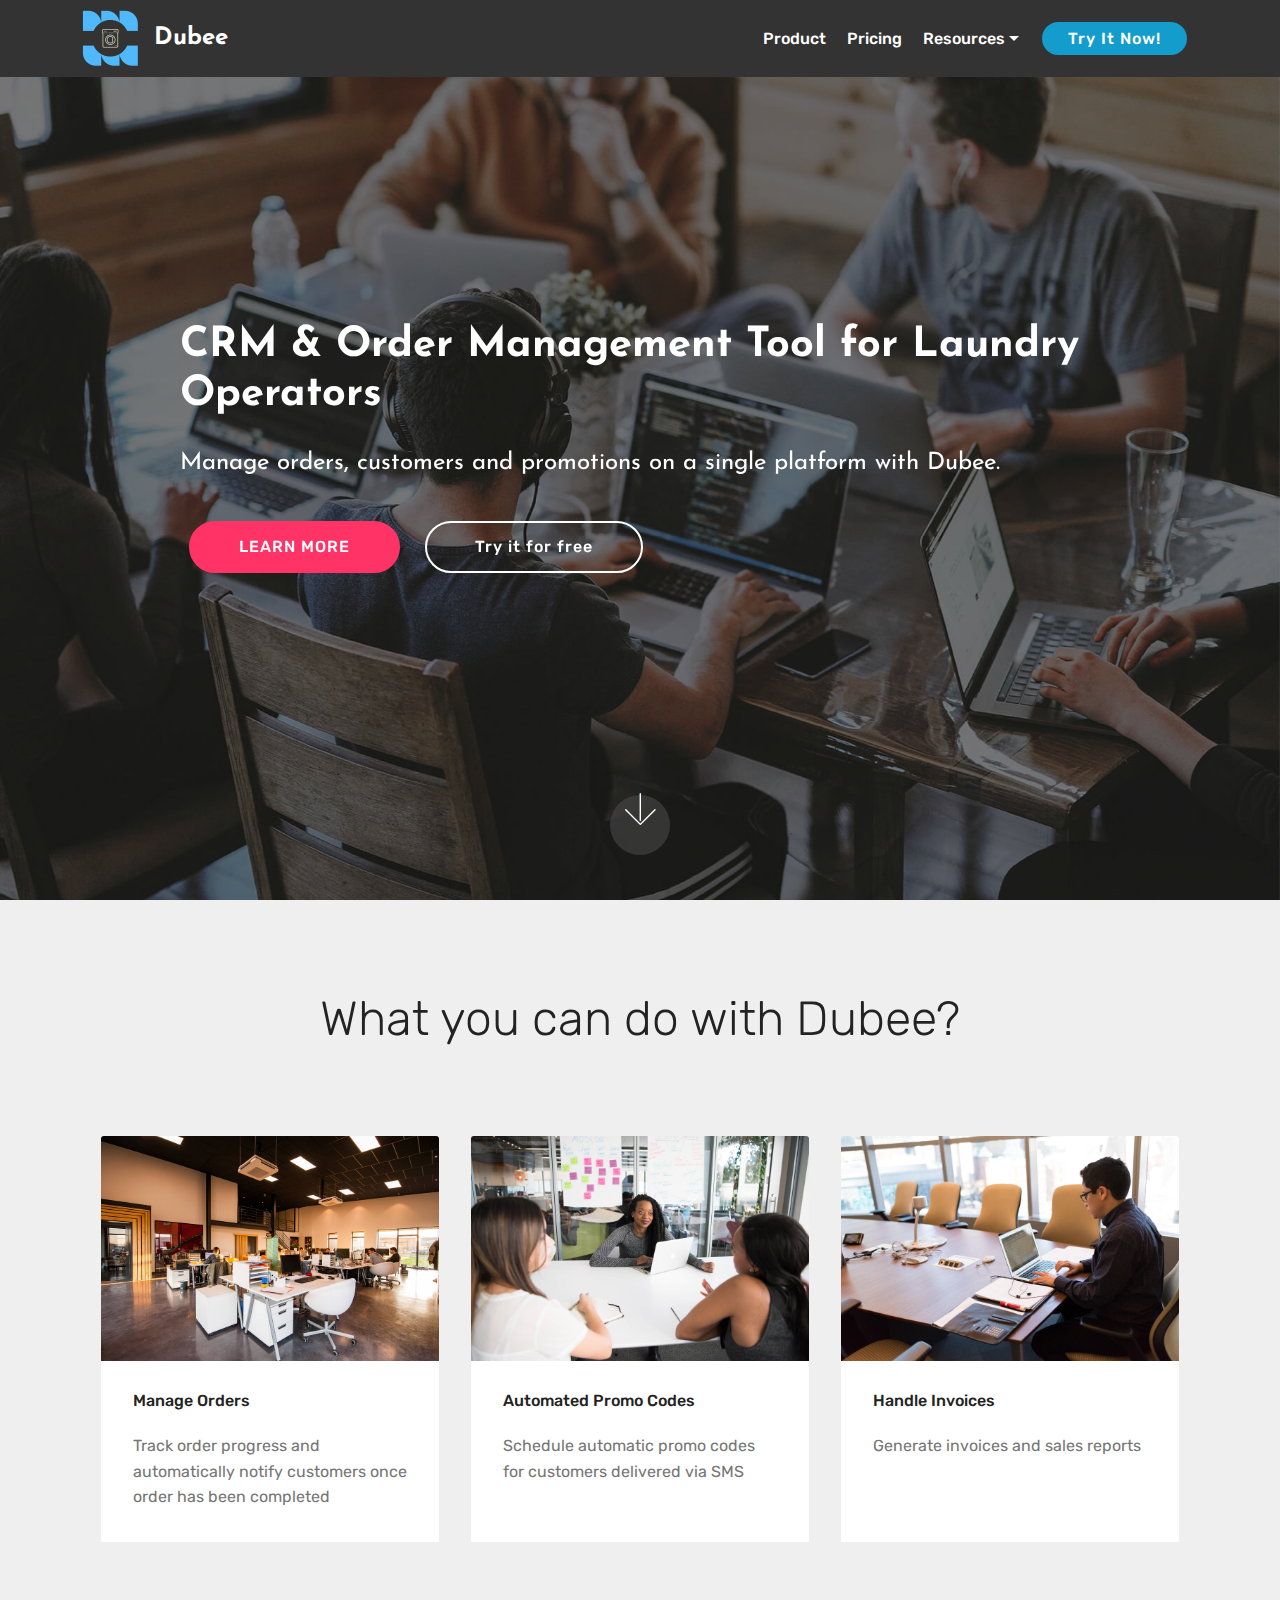
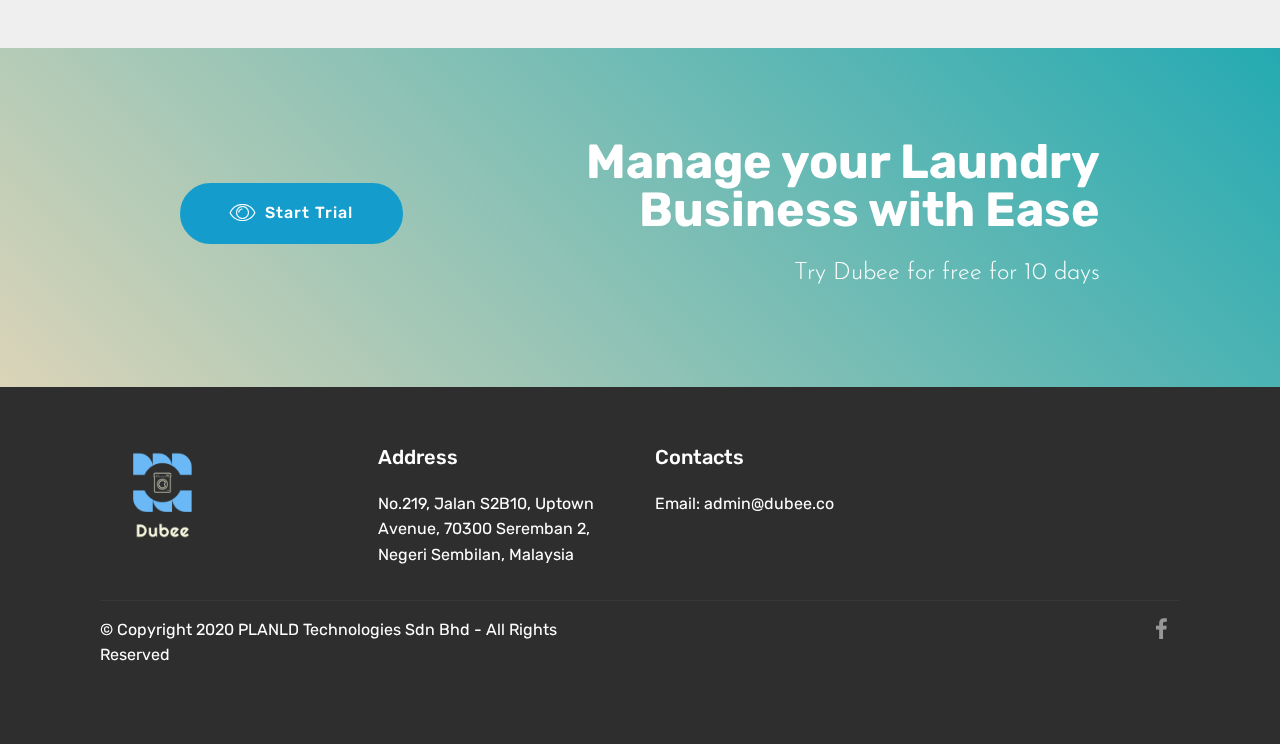
==== commit e6f93905: "create github pages" ====
--- a/index.html
+++ b/index.html
@@ -7,7 +7,7 @@
   <meta name="generator" content="Mobirise v4.11.5, mobirise.com">
   <meta name="viewport" content="width=device-width, initial-scale=1, minimum-scale=1">
   <link rel="shortcut icon" href="assets/images/logo-transparent-copy-122x122.png" type="image/x-icon">
-  <meta name="description" content="">
+  <meta name="description" content="Laundry Operator Management Software">
   
   <title>Home</title>
   <link rel="stylesheet" href="assets/web/assets/mobirise-icons/mobirise-icons.css">
@@ -15,8 +15,8 @@
   <link rel="stylesheet" href="assets/bootstrap/css/bootstrap-grid.min.css">
   <link rel="stylesheet" href="assets/bootstrap/css/bootstrap-reboot.min.css">
   <link rel="stylesheet" href="assets/socicon/css/styles.css">
+  <link rel="stylesheet" href="assets/tether/tether.min.css">
   <link rel="stylesheet" href="assets/dropdown/css/style.css">
-  <link rel="stylesheet" href="assets/tether/tether.min.css">
   <link rel="stylesheet" href="assets/theme/css/style.css">
   <link rel="preload" as="style" href="assets/mobirise/css/mbr-additional.css"><link rel="stylesheet" href="assets/mobirise/css/mbr-additional.css" type="text/css">
   
@@ -69,7 +69,7 @@
     </nav>
 </section>
 
-<section class="engine"><a href="https://mobirise.info/z">best css templates</a></section><section class="cid-s2Cs7Wt0lt mbr-fullscreen mbr-parallax-background" id="header2-1">
+<section class="engine"><a href="https://mobirise.info/n">simple site templates</a></section><section class="cid-s2Cs7Wt0lt mbr-fullscreen mbr-parallax-background" id="header2-1">
 
     
 
@@ -82,7 +82,7 @@
                     CRM &amp; Order Management Tool for Laundry Operators</h1>
                 
                 <p class="mbr-text pb-3 mbr-fonts-style display-5">Manage orders, customers and promotions on a single platform with Dubee.</p>
-                <div class="mbr-section-btn"><a class="btn btn-md btn-secondary display-4" href="https://mobirise.co">LEARN MORE</a>
+                <div class="mbr-section-btn"><a class="btn btn-md btn-secondary display-4" href="overview.html">LEARN MORE</a>
                     <a class="btn btn-md btn-white-outline display-4" href="https://mobirise.co">Try it for free</a></div>
             </div>
         </div>
@@ -142,9 +142,7 @@
                 <div class="card-wrapper">
                     <div class="card-img">
                         <div class="mbr-overlay"></div>
-                        <div class="mbr-section-btn text-center">
-                            <a href="https://mobirise.co" class="btn btn-primary display-4">Learn More</a>
-                        </div>
+                        <div class="mbr-section-btn text-center"><a href="https://mobirise.co" class="btn btn-primary display-4">Learn More</a></div>
                         <img src="assets/images/background3.jpg" alt="Mobirise">
                     </div>
                     <div class="card-box">
@@ -161,67 +159,23 @@
     </div>
 </section>
 
-<section class="carousel slide testimonials-slider cid-s2CBZJpJwC" data-interval="false" id="testimonials-slider1-3">
-    
-    
-
-    
-
-    <div class="container text-center">
-        <h2 class="pb-5 mbr-fonts-style display-2">
-            WHAT OUR USERS SAY
-        </h2>
-
-        <div class="carousel slide" role="listbox" data-pause="true" data-keyboard="false" data-ride="carousel" data-interval="5000">
-            <div class="carousel-inner">
-                
-                
-            <div class="carousel-item">
-                    <div class="user col-md-8">
-                        <div class="user_image">
-                            <img src="assets/images/face3.jpg">
-                        </div>
-                        <div class="user_text pb-3">
-                            <p class="mbr-fonts-style display-7">
-                                Lorem ipsum dolor sit amet, consectetur adipisicing elit. Vitae nostrum, quos voluptas fugiat blanditiis, temporibus expedita cumque doloribus ea, officiis consequuntur repellat minus ad veritatis? Facere similique accusamus, accusantium sunt!
-                            </p>
-                        </div>
-                        <div class="user_name mbr-bold pb-2 mbr-fonts-style display-7">
-                            Alex
-                        </div>
-                        <div class="user_desk mbr-light mbr-fonts-style display-7">
-                            DESIGNER
-                        </div>
-                    </div>
-                </div><div class="carousel-item">
-                    <div class="user col-md-8">
-                        <div class="user_image">
-                            <img src="assets/images/face2.jpg">
-                        </div>
-                        <div class="user_text pb-3">
-                            <p class="mbr-fonts-style display-7">
-                                Lorem ipsum dolor sit amet, consectetur adipisicing elit. Vitae nostrum, quos voluptas fugiat blanditiis, temporibus expedita cumque doloribus ea, officiis consequuntur repellat minus ad veritatis? Facere similique accusamus, accusantium sunt!
-                            </p>
-                        </div>
-                        <div class="user_name mbr-bold pb-2 mbr-fonts-style display-7">
-                            Linda
-                        </div>
-                        <div class="user_desk mbr-light mbr-fonts-style display-7">
-                            DEVELOPER
-                        </div>
-                    </div>
-                </div></div>
-
-            <div class="carousel-controls">
-                <a class="carousel-control-prev" role="button" data-slide="prev">
-                  <span aria-hidden="true" class="mbri-arrow-prev mbr-iconfont"></span>
-                  <span class="sr-only">Previous</span>
-                </a>
-                
-                <a class="carousel-control-next" role="button" data-slide="next">
-                  <span aria-hidden="true" class="mbri-arrow-next mbr-iconfont"></span>
-                  <span class="sr-only">Next</span>
-                </a>
+<section class="mbr-section info2 cid-s4jmgvKxh4" id="info2-w">
+
+    
+
+    
+
+    <div class="container">
+        <div class="row main justify-content-center">
+            <div class="media-container-column col-12 col-lg-3 col-md-4">
+                <div class="mbr-section-btn align-left py-4"><a class="btn btn-primary display-4" href="https://mobirise.co">
+                    <span class="mbri-preview mbr-iconfont"></span>
+                    Start Trial</a></div>
+            </div>
+            <div class="media-container-column title col-12 col-lg-7 col-md-6">
+                <h2 class="align-right mbr-bold mbr-white pb-3 mbr-fonts-style display-2">Manage your Laundry Business with Ease</h2>
+                <h3 class="mbr-section-subtitle align-right mbr-light mbr-white mbr-fonts-style display-5">
+                    Try Dubee for free for 10 days</h3>
             </div>
         </div>
     </div>
@@ -296,14 +250,12 @@
   <script src="assets/popper/popper.min.js"></script>
   <script src="assets/bootstrap/js/bootstrap.min.js"></script>
   <script src="assets/smoothscroll/smooth-scroll.js"></script>
+  <script src="assets/tether/tether.min.js"></script>
+  <script src="assets/touchswipe/jquery.touch-swipe.min.js"></script>
+  <script src="assets/parallax/jarallax.min.js"></script>
+  <script src="assets/mbr-popup-btns/mbr-popup-btns.js"></script>
   <script src="assets/dropdown/js/nav-dropdown.js"></script>
   <script src="assets/dropdown/js/navbar-dropdown.js"></script>
-  <script src="assets/tether/tether.min.js"></script>
-  <script src="assets/parallax/jarallax.min.js"></script>
-  <script src="assets/mbr-popup-btns/mbr-popup-btns.js"></script>
-  <script src="assets/bootstrapcarouselswipe/bootstrap-carousel-swipe.js"></script>
-  <script src="assets/mbr-testimonials-slider/mbr-testimonials-slider.js"></script>
-  <script src="assets/touchswipe/jquery.touch-swipe.min.js"></script>
   <script src="assets/theme/js/script.js"></script>
   
   
--- a/assets/mobirise/css/mbr-additional.css
+++ b/assets/mobirise/css/mbr-additional.css
@@ -1201,54 +1201,13 @@
 .cid-s2CABqlkkp .card-img:hover .mbr-section-btn {
   opacity: 1;
 }
-.cid-s2CBZJpJwC {
-  padding-top: 60px;
-  padding-bottom: 60px;
-  background-color: #ffffff;
-}
-.cid-s2CBZJpJwC .carousel-item {
-  justify-content: center;
-  -webkit-justify-content: center;
-}
-.cid-s2CBZJpJwC .carousel-item.active,
-.cid-s2CBZJpJwC .carousel-item-next,
-.cid-s2CBZJpJwC .carousel-item-prev {
-  display: flex;
-}
-.cid-s2CBZJpJwC .carousel-controls a {
-  transition: opacity .5s;
-  font-size: 2rem;
-}
-.cid-s2CBZJpJwC .carousel-controls a span {
-  position: absolute;
-  top: 180px;
-  padding: 10px;
-  border-radius: 50%;
-  color: #585858;
-  background: #c8c6c6;
-  opacity: .5;
-}
-.cid-s2CBZJpJwC .carousel-controls a:hover span {
-  opacity: 1;
-}
-.cid-s2CBZJpJwC .user_image {
-  width: 200px;
-  height: 200px;
-  margin-bottom: 1.6rem;
-  overflow: hidden;
-  border-radius: 50%;
-  margin: 0 auto 2rem auto;
-}
-.cid-s2CBZJpJwC .user_image img {
-  width: 100%;
-  min-width: 100%;
-  min-height: 100%;
-}
-@media (max-width: 230px) {
-  .cid-s2CBZJpJwC .user_image {
-    width: 100%;
-    height: auto;
-  }
+.cid-s4jmgvKxh4 {
+  padding-top: 90px;
+  padding-bottom: 90px;
+  background: linear-gradient(45deg, #dbd4b8, #25aab2);
+}
+.cid-s4jmgvKxh4 .btn {
+  margin: 0 0 .5rem 0;
 }
 .cid-s2CCsra8VP {
   padding-top: 60px;
@@ -1717,83 +1676,72 @@
 .cid-s2Cs7sz2p1 .dropdown-item:hover {
   color: #c1c1c1 !important;
 }
-.cid-s3s8ihgMbe {
-  padding-top: 135px;
-  padding-bottom: 0px;
-  background-color: #efefef;
-}
-.cid-s3s8ihgMbe P {
+.cid-s3ssRKMTvs {
+  padding-top: 120px;
+  padding-bottom: 30px;
+  background-color: #ffffff;
+}
+.cid-s3ssRKMTvs .mbr-section-subtitle {
   color: #767676;
 }
-.cid-s3s8VOlJp5 {
-  padding-top: 15px;
+.cid-s3ssHCRxak {
+  padding-top: 45px;
   padding-bottom: 90px;
   background-color: #efefef;
 }
-.cid-s3s8VOlJp5 .mbr-slider .carousel-control {
-  background: #1b1b1b;
-}
-.cid-s3s8VOlJp5 .mbr-slider .carousel-control-prev {
-  left: 0;
-  margin-left: 2.5rem;
-}
-.cid-s3s8VOlJp5 .mbr-slider .carousel-control-next {
-  right: 0;
-  margin-right: 2.5rem;
-}
-.cid-s3s8VOlJp5 .mbr-slider .modal-body .close {
-  background: #1b1b1b;
-}
-.cid-s3s8VOlJp5 .mbr-gallery-item > div::before {
-  content: '';
+.cid-s3ssHCRxak .list-group-item {
+  padding: .75rem 3.25rem;
+}
+.cid-s3ssHCRxak .plan {
+  word-break: break-word;
+  position: relative;
+  max-width: 300px;
+  padding-right: 0;
+  padding-left: 0;
+  color: #767676;
+}
+.cid-s3ssHCRxak .plan .list-group-item {
+  position: relative;
+  -webkit-justify-content: center;
+  justify-content: center;
+  background-color: transparent;
+  border: 0;
+}
+.cid-s3ssHCRxak .plan .list-group-item::after {
   position: absolute;
-  left: 0;
-  top: 0;
-  width: 100%;
-  height: 100%;
-  background: #554346;
-  opacity: 0;
-  -webkit-transition: 0.2s opacity ease-in-out;
-  transition: 0.2s opacity ease-in-out;
-  background: linear-gradient(to left, #554346, #45505b) !important;
-}
-.cid-s3s8VOlJp5 .mbr-gallery-item > div:hover .mbr-gallery-title::before {
-  background: transparent !important;
-}
-.cid-s3s8VOlJp5 .mbr-gallery-item > div:hover:before {
-  opacity: 0.7 !important;
-}
-.cid-s3s8VOlJp5 .mbr-gallery-title {
-  font-size: .9em;
-  position: absolute;
-  display: block;
-  width: 100%;
   bottom: 0;
-  padding: 1rem;
-  color: #fff;
-  z-index: 2;
-}
-.cid-s3s8VOlJp5 .mbr-gallery-title:before {
-  content: " ";
-  width: 100%;
-  height: 100%;
-  top: 0;
-  left: 0;
-  z-index: -1;
-  position: absolute;
-  background: #554346 !important;
-  opacity: 0.7;
-  -webkit-transition: 0.2s background ease-in-out;
-  transition: 0.2s background ease-in-out;
-  background: linear-gradient(to left, #554346, #45505b) !important;
-}
-.cid-s3s9MycxR7 {
-  padding-top: 90px;
-  padding-bottom: 90px;
-  background: linear-gradient(45deg, #dbd4b8, #25aab2);
-}
-.cid-s3s9MycxR7 .btn {
-  margin: 0 0 .5rem 0;
+  left: 20%;
+  width: 60%;
+  height: 2px;
+  content: "";
+  background-color: #eaeaea;
+}
+.cid-s3ssHCRxak .plan .list-group-item:last-child::after {
+  display: none;
+}
+.cid-s3ssHCRxak .plan.favorite {
+  background-color: #fff;
+  box-shadow: 0 0 60px 0 rgba(0, 0, 0, 0.07);
+}
+.cid-s3ssHCRxak .plan-header {
+  padding-left: 1rem;
+  padding-right: 1rem;
+}
+.cid-s3ssHCRxak .price-figure {
+  font-weight: 700;
+  color: #232323;
+}
+.cid-s3ssHCRxak .price-value {
+  font-weight: 700;
+  vertical-align: top;
+}
+@media (max-width: 550px) {
+  .cid-s3ssHCRxak .price-figure {
+    font-size: 4.25rem;
+  }
+}
+.cid-s3ssHCRxak UL {
+  text-align: left;
 }
 .cid-s2Cs7sz2p1 .navbar {
   padding: .5rem 0;
@@ -2916,70 +2864,547 @@
 .cid-s2Cs7sz2p1 .dropdown-item:hover {
   color: #c1c1c1 !important;
 }
-.cid-s3ssRKMTvs {
-  padding-top: 120px;
-  padding-bottom: 30px;
-  background-color: #ffffff;
-}
-.cid-s3ssRKMTvs .mbr-section-subtitle {
+.cid-s3s8ihgMbe {
+  padding-top: 135px;
+  padding-bottom: 0px;
+  background-color: #efefef;
+}
+.cid-s3s8ihgMbe P {
   color: #767676;
 }
-.cid-s3ssHCRxak {
-  padding-top: 45px;
+.cid-s3s8VOlJp5 {
+  padding-top: 15px;
   padding-bottom: 90px;
   background-color: #efefef;
 }
-.cid-s3ssHCRxak .list-group-item {
-  padding: .75rem 3.25rem;
-}
-.cid-s3ssHCRxak .plan {
+.cid-s3s8VOlJp5 .mbr-slider .carousel-control {
+  background: #1b1b1b;
+}
+.cid-s3s8VOlJp5 .mbr-slider .carousel-control-prev {
+  left: 0;
+  margin-left: 2.5rem;
+}
+.cid-s3s8VOlJp5 .mbr-slider .carousel-control-next {
+  right: 0;
+  margin-right: 2.5rem;
+}
+.cid-s3s8VOlJp5 .mbr-slider .modal-body .close {
+  background: #1b1b1b;
+}
+.cid-s3s8VOlJp5 .mbr-gallery-item > div::before {
+  content: '';
+  position: absolute;
+  left: 0;
+  top: 0;
+  width: 100%;
+  height: 100%;
+  background: #554346;
+  opacity: 0;
+  -webkit-transition: 0.2s opacity ease-in-out;
+  transition: 0.2s opacity ease-in-out;
+  background: linear-gradient(to left, #554346, #45505b) !important;
+}
+.cid-s3s8VOlJp5 .mbr-gallery-item > div:hover .mbr-gallery-title::before {
+  background: transparent !important;
+}
+.cid-s3s8VOlJp5 .mbr-gallery-item > div:hover:before {
+  opacity: 0.7 !important;
+}
+.cid-s3s8VOlJp5 .mbr-gallery-title {
+  font-size: .9em;
+  position: absolute;
+  display: block;
+  width: 100%;
+  bottom: 0;
+  padding: 1rem;
+  color: #fff;
+  z-index: 2;
+}
+.cid-s3s8VOlJp5 .mbr-gallery-title:before {
+  content: " ";
+  width: 100%;
+  height: 100%;
+  top: 0;
+  left: 0;
+  z-index: -1;
+  position: absolute;
+  background: #554346 !important;
+  opacity: 0.7;
+  -webkit-transition: 0.2s background ease-in-out;
+  transition: 0.2s background ease-in-out;
+  background: linear-gradient(to left, #554346, #45505b) !important;
+}
+.cid-s3s9MycxR7 {
+  padding-top: 90px;
+  padding-bottom: 90px;
+  background: linear-gradient(45deg, #dbd4b8, #25aab2);
+}
+.cid-s3s9MycxR7 .btn {
+  margin: 0 0 .5rem 0;
+}
+.cid-s2Cs7sz2p1 .navbar {
+  padding: .5rem 0;
+  background: #333333;
+  transition: none;
+  min-height: 77px;
+}
+.cid-s2Cs7sz2p1 .navbar-dropdown.bg-color.transparent.opened {
+  background: #333333;
+}
+.cid-s2Cs7sz2p1 a {
+  font-style: normal;
+}
+.cid-s2Cs7sz2p1 .nav-item span {
+  padding-right: 0.4em;
+  line-height: 0.5em;
+  vertical-align: text-bottom;
+  position: relative;
+  text-decoration: none;
+}
+.cid-s2Cs7sz2p1 .nav-item a {
+  display: -webkit-flex;
+  align-items: center;
+  justify-content: center;
+  padding: 0.7rem 0 !important;
+  margin: 0rem .65rem !important;
+  -webkit-align-items: center;
+  -webkit-justify-content: center;
+}
+.cid-s2Cs7sz2p1 .nav-item:focus,
+.cid-s2Cs7sz2p1 .nav-link:focus {
+  outline: none;
+}
+.cid-s2Cs7sz2p1 .btn {
+  padding: 0.4rem 1.5rem;
+  display: -webkit-inline-flex;
+  align-items: center;
+  -webkit-align-items: center;
+}
+.cid-s2Cs7sz2p1 .btn .mbr-iconfont {
+  font-size: 1.6rem;
+}
+.cid-s2Cs7sz2p1 .menu-logo {
+  margin-right: auto;
+}
+.cid-s2Cs7sz2p1 .menu-logo .navbar-brand {
+  display: flex;
+  margin-left: 5rem;
+  padding: 0;
+  transition: padding .2s;
+  min-height: 3.8rem;
+  -webkit-align-items: center;
+  align-items: center;
+}
+.cid-s2Cs7sz2p1 .menu-logo .navbar-brand .navbar-caption-wrap {
+  display: flex;
+  -webkit-align-items: center;
+  align-items: center;
   word-break: break-word;
+  min-width: 7rem;
+  margin: .3rem 0;
+}
+.cid-s2Cs7sz2p1 .menu-logo .navbar-brand .navbar-caption-wrap .navbar-caption {
+  line-height: 1.2rem !important;
+  padding-right: 2rem;
+}
+.cid-s2Cs7sz2p1 .menu-logo .navbar-brand .navbar-logo {
+  font-size: 4rem;
+  transition: font-size 0.25s;
+}
+.cid-s2Cs7sz2p1 .menu-logo .navbar-brand .navbar-logo img {
+  display: flex;
+}
+.cid-s2Cs7sz2p1 .menu-logo .navbar-brand .navbar-logo .mbr-iconfont {
+  transition: font-size 0.25s;
+}
+.cid-s2Cs7sz2p1 .menu-logo .navbar-brand .navbar-logo a {
+  display: inline-flex;
+}
+.cid-s2Cs7sz2p1 .navbar-toggleable-sm .navbar-collapse {
+  justify-content: flex-end;
+  -webkit-justify-content: flex-end;
+  padding-right: 5rem;
+  width: auto;
+}
+.cid-s2Cs7sz2p1 .navbar-toggleable-sm .navbar-collapse .navbar-nav {
+  flex-wrap: wrap;
+  -webkit-flex-wrap: wrap;
+  padding-left: 0;
+}
+.cid-s2Cs7sz2p1 .navbar-toggleable-sm .navbar-collapse .navbar-nav .nav-item {
+  -webkit-align-self: center;
+  align-self: center;
+}
+.cid-s2Cs7sz2p1 .navbar-toggleable-sm .navbar-collapse .navbar-buttons {
+  padding-left: 0;
+  padding-bottom: 0;
+}
+.cid-s2Cs7sz2p1 .dropdown .dropdown-menu {
+  background: #333333;
+  display: none;
+  position: absolute;
+  min-width: 5rem;
+  padding-top: 1.4rem;
+  padding-bottom: 1.4rem;
+  text-align: left;
+}
+.cid-s2Cs7sz2p1 .dropdown .dropdown-menu .dropdown-item {
+  width: auto;
+  padding: 0.235em 1.5385em 0.235em 1.5385em !important;
+}
+.cid-s2Cs7sz2p1 .dropdown .dropdown-menu .dropdown-item::after {
+  right: 0.5rem;
+}
+.cid-s2Cs7sz2p1 .dropdown .dropdown-menu .dropdown-submenu {
+  margin: 0;
+}
+.cid-s2Cs7sz2p1 .dropdown.open > .dropdown-menu {
+  display: block;
+}
+.cid-s2Cs7sz2p1 .navbar-toggleable-sm.opened:after {
+  position: absolute;
+  width: 100vw;
+  height: 100vh;
+  content: '';
+  background-color: rgba(0, 0, 0, 0.1);
+  left: 0;
+  bottom: 0;
+  transform: translateY(100%);
+  -webkit-transform: translateY(100%);
+  z-index: 1000;
+}
+.cid-s2Cs7sz2p1 .navbar.navbar-short {
+  min-height: 60px;
+  transition: all .2s;
+}
+.cid-s2Cs7sz2p1 .navbar.navbar-short .navbar-toggler-right {
+  top: 20px;
+}
+.cid-s2Cs7sz2p1 .navbar.navbar-short .navbar-logo a {
+  font-size: 2.5rem !important;
+  line-height: 2.5rem;
+  transition: font-size 0.25s;
+}
+.cid-s2Cs7sz2p1 .navbar.navbar-short .navbar-logo a .mbr-iconfont {
+  font-size: 2.5rem !important;
+}
+.cid-s2Cs7sz2p1 .navbar.navbar-short .navbar-logo a img {
+  height: 3rem !important;
+}
+.cid-s2Cs7sz2p1 .navbar.navbar-short .navbar-brand {
+  min-height: 3rem;
+}
+.cid-s2Cs7sz2p1 button.navbar-toggler {
+  width: 31px;
+  height: 18px;
+  cursor: pointer;
+  transition: all .2s;
+  top: 1.5rem;
+  right: 1rem;
+}
+.cid-s2Cs7sz2p1 button.navbar-toggler:focus {
+  outline: none;
+}
+.cid-s2Cs7sz2p1 button.navbar-toggler .hamburger span {
+  position: absolute;
+  right: 0;
+  width: 30px;
+  height: 2px;
+  border-right: 5px;
+  background-color: #ffffff;
+}
+.cid-s2Cs7sz2p1 button.navbar-toggler .hamburger span:nth-child(1) {
+  top: 0;
+  transition: all .2s;
+}
+.cid-s2Cs7sz2p1 button.navbar-toggler .hamburger span:nth-child(2) {
+  top: 8px;
+  transition: all .15s;
+}
+.cid-s2Cs7sz2p1 button.navbar-toggler .hamburger span:nth-child(3) {
+  top: 8px;
+  transition: all .15s;
+}
+.cid-s2Cs7sz2p1 button.navbar-toggler .hamburger span:nth-child(4) {
+  top: 16px;
+  transition: all .2s;
+}
+.cid-s2Cs7sz2p1 nav.opened .hamburger span:nth-child(1) {
+  top: 8px;
+  width: 0;
+  opacity: 0;
+  right: 50%;
+  transition: all .2s;
+}
+.cid-s2Cs7sz2p1 nav.opened .hamburger span:nth-child(2) {
+  -webkit-transform: rotate(45deg);
+  transform: rotate(45deg);
+  transition: all .25s;
+}
+.cid-s2Cs7sz2p1 nav.opened .hamburger span:nth-child(3) {
+  -webkit-transform: rotate(-45deg);
+  transform: rotate(-45deg);
+  transition: all .25s;
+}
+.cid-s2Cs7sz2p1 nav.opened .hamburger span:nth-child(4) {
+  top: 8px;
+  width: 0;
+  opacity: 0;
+  right: 50%;
+  transition: all .2s;
+}
+.cid-s2Cs7sz2p1 .collapsed.navbar-expand {
+  flex-direction: column;
+  -webkit-flex-direction: column;
+}
+.cid-s2Cs7sz2p1 .collapsed .btn {
+  display: -webkit-flex;
+}
+.cid-s2Cs7sz2p1 .collapsed .navbar-collapse {
+  display: none !important;
+  padding-right: 0 !important;
+}
+.cid-s2Cs7sz2p1 .collapsed .navbar-collapse.collapsing,
+.cid-s2Cs7sz2p1 .collapsed .navbar-collapse.show {
+  display: block !important;
+}
+.cid-s2Cs7sz2p1 .collapsed .navbar-collapse.collapsing .navbar-nav,
+.cid-s2Cs7sz2p1 .collapsed .navbar-collapse.show .navbar-nav {
+  display: block;
+  text-align: center;
+}
+.cid-s2Cs7sz2p1 .collapsed .navbar-collapse.collapsing .navbar-nav .nav-item,
+.cid-s2Cs7sz2p1 .collapsed .navbar-collapse.show .navbar-nav .nav-item {
+  clear: both;
+}
+.cid-s2Cs7sz2p1 .collapsed .navbar-collapse.collapsing .navbar-buttons,
+.cid-s2Cs7sz2p1 .collapsed .navbar-collapse.show .navbar-buttons {
+  text-align: center;
+}
+.cid-s2Cs7sz2p1 .collapsed .navbar-collapse.collapsing .navbar-buttons:last-child,
+.cid-s2Cs7sz2p1 .collapsed .navbar-collapse.show .navbar-buttons:last-child {
+  margin-bottom: 1rem;
+}
+@media (min-width: 1024px) {
+  .cid-s2Cs7sz2p1 .collapsed:not(.navbar-short) .navbar-collapse {
+    max-height: calc(98.5vh - 3.8rem);
+  }
+}
+.cid-s2Cs7sz2p1 .collapsed button.navbar-toggler {
+  display: block;
+}
+.cid-s2Cs7sz2p1 .collapsed .navbar-brand {
+  margin-left: 1rem !important;
+}
+.cid-s2Cs7sz2p1 .collapsed .navbar-toggleable-sm {
+  flex-direction: column;
+  -webkit-flex-direction: column;
+}
+.cid-s2Cs7sz2p1 .collapsed .dropdown .dropdown-menu {
+  width: 100%;
+  text-align: center;
   position: relative;
-  max-width: 300px;
-  padding-right: 0;
-  padding-left: 0;
-  color: #767676;
-}
-.cid-s3ssHCRxak .plan .list-group-item {
+  opacity: 0;
+  overflow: hidden;
+  display: block;
+  height: 0;
+  visibility: hidden;
+  padding: 0;
+  transition-duration: .5s;
+  transition-property: opacity,padding,height;
+}
+.cid-s2Cs7sz2p1 .collapsed .dropdown.open > .dropdown-menu {
   position: relative;
-  -webkit-justify-content: center;
-  justify-content: center;
-  background-color: transparent;
-  border: 0;
-}
-.cid-s3ssHCRxak .plan .list-group-item::after {
+  opacity: 1;
+  height: auto;
+  padding: 1.4rem 0;
+  visibility: visible;
+}
+.cid-s2Cs7sz2p1 .collapsed .dropdown .dropdown-submenu {
+  left: 0;
+  text-align: center;
+  width: 100%;
+}
+.cid-s2Cs7sz2p1 .collapsed .dropdown .dropdown-toggle[data-toggle="dropdown-submenu"]::after {
+  margin-top: 0;
+  position: inherit;
+  right: 0;
+  top: 50%;
+  display: inline-block;
+  width: 0;
+  height: 0;
+  margin-left: .3em;
+  vertical-align: middle;
+  content: "";
+  border-top: .30em solid;
+  border-right: .30em solid transparent;
+  border-left: .30em solid transparent;
+}
+@media (max-width: 1023px) {
+  .cid-s2Cs7sz2p1 .navbar-expand {
+    flex-direction: column;
+    -webkit-flex-direction: column;
+  }
+  .cid-s2Cs7sz2p1 img {
+    height: 3.8rem !important;
+  }
+  .cid-s2Cs7sz2p1 .btn {
+    display: -webkit-flex;
+  }
+  .cid-s2Cs7sz2p1 button.navbar-toggler {
+    display: block;
+  }
+  .cid-s2Cs7sz2p1 .navbar-brand {
+    margin-left: 1rem !important;
+  }
+  .cid-s2Cs7sz2p1 .navbar-toggleable-sm {
+    flex-direction: column;
+    -webkit-flex-direction: column;
+  }
+  .cid-s2Cs7sz2p1 .navbar-collapse {
+    display: none !important;
+    padding-right: 0 !important;
+  }
+  .cid-s2Cs7sz2p1 .navbar-collapse.collapsing,
+  .cid-s2Cs7sz2p1 .navbar-collapse.show {
+    display: block !important;
+  }
+  .cid-s2Cs7sz2p1 .navbar-collapse.collapsing .navbar-nav,
+  .cid-s2Cs7sz2p1 .navbar-collapse.show .navbar-nav {
+    display: block;
+    text-align: center;
+  }
+  .cid-s2Cs7sz2p1 .navbar-collapse.collapsing .navbar-nav .nav-item,
+  .cid-s2Cs7sz2p1 .navbar-collapse.show .navbar-nav .nav-item {
+    clear: both;
+  }
+  .cid-s2Cs7sz2p1 .navbar-collapse.collapsing .navbar-buttons,
+  .cid-s2Cs7sz2p1 .navbar-collapse.show .navbar-buttons {
+    text-align: center;
+  }
+  .cid-s2Cs7sz2p1 .navbar-collapse.collapsing .navbar-buttons:last-child,
+  .cid-s2Cs7sz2p1 .navbar-collapse.show .navbar-buttons:last-child {
+    margin-bottom: 1rem;
+  }
+  .cid-s2Cs7sz2p1 .dropdown .dropdown-menu {
+    width: 100%;
+    text-align: center;
+    position: relative;
+    opacity: 0;
+    overflow: hidden;
+    display: block;
+    height: 0;
+    visibility: hidden;
+    padding: 0;
+    transition-duration: .5s;
+    transition-property: opacity,padding,height;
+  }
+  .cid-s2Cs7sz2p1 .dropdown.open > .dropdown-menu {
+    position: relative;
+    opacity: 1;
+    height: auto;
+    padding: 1.4rem 0;
+    visibility: visible;
+  }
+  .cid-s2Cs7sz2p1 .dropdown .dropdown-submenu {
+    left: 0;
+    text-align: center;
+    width: 100%;
+  }
+  .cid-s2Cs7sz2p1 .dropdown .dropdown-toggle[data-toggle="dropdown-submenu"]::after {
+    margin-top: 0;
+    position: inherit;
+    right: 0;
+    top: 50%;
+    display: inline-block;
+    width: 0;
+    height: 0;
+    margin-left: .3em;
+    vertical-align: middle;
+    content: "";
+    border-top: .30em solid;
+    border-right: .30em solid transparent;
+    border-left: .30em solid transparent;
+  }
+}
+@media (min-width: 767px) {
+  .cid-s2Cs7sz2p1 .menu-logo {
+    flex-shrink: 0;
+    -webkit-flex-shrink: 0;
+  }
+}
+.cid-s2Cs7sz2p1 .navbar-collapse {
+  flex-basis: auto;
+  -webkit-flex-basis: auto;
+}
+.cid-s2Cs7sz2p1 .nav-link:hover,
+.cid-s2Cs7sz2p1 .dropdown-item:hover {
+  color: #c1c1c1 !important;
+}
+.cid-s3szo96kdM {
+  padding-top: 120px;
+  padding-bottom: 60px;
+  background-image: url("../../../assets/images/background4.jpg");
+}
+.cid-s3szBxE0Ky {
+  padding-top: 90px;
+  padding-bottom: 90px;
+  background-color: #ffffff;
+}
+.cid-s3szBxE0Ky .mbr-slider .carousel-control {
+  background: #1b1b1b;
+}
+.cid-s3szBxE0Ky .mbr-slider .carousel-control-prev {
+  left: 0;
+  margin-left: 2.5rem;
+}
+.cid-s3szBxE0Ky .mbr-slider .carousel-control-next {
+  right: 0;
+  margin-right: 2.5rem;
+}
+.cid-s3szBxE0Ky .mbr-slider .modal-body .close {
+  background: #1b1b1b;
+}
+.cid-s3szBxE0Ky .mbr-gallery-item > div::before {
+  content: '';
   position: absolute;
+  left: 0;
+  top: 0;
+  width: 100%;
+  height: 100%;
+  background: #554346;
+  opacity: 0;
+  -webkit-transition: 0.2s opacity ease-in-out;
+  transition: 0.2s opacity ease-in-out;
+  background: linear-gradient(to left, #554346, #45505b) !important;
+}
+.cid-s3szBxE0Ky .mbr-gallery-item > div:hover .mbr-gallery-title::before {
+  background: transparent !important;
+}
+.cid-s3szBxE0Ky .mbr-gallery-item > div:hover:before {
+  opacity: 0.7 !important;
+}
+.cid-s3szBxE0Ky .mbr-gallery-title {
+  font-size: .9em;
+  position: absolute;
+  display: block;
+  width: 100%;
   bottom: 0;
-  left: 20%;
-  width: 60%;
-  height: 2px;
-  content: "";
-  background-color: #eaeaea;
-}
-.cid-s3ssHCRxak .plan .list-group-item:last-child::after {
-  display: none;
-}
-.cid-s3ssHCRxak .plan.favorite {
-  background-color: #fff;
-  box-shadow: 0 0 60px 0 rgba(0, 0, 0, 0.07);
-}
-.cid-s3ssHCRxak .plan-header {
-  padding-left: 1rem;
-  padding-right: 1rem;
-}
-.cid-s3ssHCRxak .price-figure {
-  font-weight: 700;
-  color: #232323;
-}
-.cid-s3ssHCRxak .price-value {
-  font-weight: 700;
-  vertical-align: top;
-}
-@media (max-width: 550px) {
-  .cid-s3ssHCRxak .price-figure {
-    font-size: 4.25rem;
-  }
-}
-.cid-s3ssHCRxak UL {
-  text-align: left;
-}
+  padding: 1rem;
+  color: #fff;
+  z-index: 2;
+}
+.cid-s3szBxE0Ky .mbr-gallery-title:before {
+  content: " ";
+  width: 100%;
+  height: 100%;
+  top: 0;
+  left: 0;
+  z-index: -1;
+  position: absolute;
+  background: #554346 !important;
+  opacity: 0.7;
+  -webkit-transition: 0.2s background ease-in-out;
+  transition: 0.2s background ease-in-out;
+  background: linear-gradient(to left, #554346, #45505b) !important;
+}
--- a/assets/mobirise/css/mbr-additional.css
+++ b/assets/mobirise/css/mbr-additional.css
@@ -1201,54 +1201,13 @@
 .cid-s2CABqlkkp .card-img:hover .mbr-section-btn {
   opacity: 1;
 }
-.cid-s2CBZJpJwC {
-  padding-top: 60px;
-  padding-bottom: 60px;
-  background-color: #ffffff;
-}
-.cid-s2CBZJpJwC .carousel-item {
-  justify-content: center;
-  -webkit-justify-content: center;
-}
-.cid-s2CBZJpJwC .carousel-item.active,
-.cid-s2CBZJpJwC .carousel-item-next,
-.cid-s2CBZJpJwC .carousel-item-prev {
-  display: flex;
-}
-.cid-s2CBZJpJwC .carousel-controls a {
-  transition: opacity .5s;
-  font-size: 2rem;
-}
-.cid-s2CBZJpJwC .carousel-controls a span {
-  position: absolute;
-  top: 180px;
-  padding: 10px;
-  border-radius: 50%;
-  color: #585858;
-  background: #c8c6c6;
-  opacity: .5;
-}
-.cid-s2CBZJpJwC .carousel-controls a:hover span {
-  opacity: 1;
-}
-.cid-s2CBZJpJwC .user_image {
-  width: 200px;
-  height: 200px;
-  margin-bottom: 1.6rem;
-  overflow: hidden;
-  border-radius: 50%;
-  margin: 0 auto 2rem auto;
-}
-.cid-s2CBZJpJwC .user_image img {
-  width: 100%;
-  min-width: 100%;
-  min-height: 100%;
-}
-@media (max-width: 230px) {
-  .cid-s2CBZJpJwC .user_image {
-    width: 100%;
-    height: auto;
-  }
+.cid-s4jmgvKxh4 {
+  padding-top: 90px;
+  padding-bottom: 90px;
+  background: linear-gradient(45deg, #dbd4b8, #25aab2);
+}
+.cid-s4jmgvKxh4 .btn {
+  margin: 0 0 .5rem 0;
 }
 .cid-s2CCsra8VP {
   padding-top: 60px;
@@ -1717,83 +1676,72 @@
 .cid-s2Cs7sz2p1 .dropdown-item:hover {
   color: #c1c1c1 !important;
 }
-.cid-s3s8ihgMbe {
-  padding-top: 135px;
-  padding-bottom: 0px;
-  background-color: #efefef;
-}
-.cid-s3s8ihgMbe P {
+.cid-s3ssRKMTvs {
+  padding-top: 120px;
+  padding-bottom: 30px;
+  background-color: #ffffff;
+}
+.cid-s3ssRKMTvs .mbr-section-subtitle {
   color: #767676;
 }
-.cid-s3s8VOlJp5 {
-  padding-top: 15px;
+.cid-s3ssHCRxak {
+  padding-top: 45px;
   padding-bottom: 90px;
   background-color: #efefef;
 }
-.cid-s3s8VOlJp5 .mbr-slider .carousel-control {
-  background: #1b1b1b;
-}
-.cid-s3s8VOlJp5 .mbr-slider .carousel-control-prev {
-  left: 0;
-  margin-left: 2.5rem;
-}
-.cid-s3s8VOlJp5 .mbr-slider .carousel-control-next {
-  right: 0;
-  margin-right: 2.5rem;
-}
-.cid-s3s8VOlJp5 .mbr-slider .modal-body .close {
-  background: #1b1b1b;
-}
-.cid-s3s8VOlJp5 .mbr-gallery-item > div::before {
-  content: '';
+.cid-s3ssHCRxak .list-group-item {
+  padding: .75rem 3.25rem;
+}
+.cid-s3ssHCRxak .plan {
+  word-break: break-word;
+  position: relative;
+  max-width: 300px;
+  padding-right: 0;
+  padding-left: 0;
+  color: #767676;
+}
+.cid-s3ssHCRxak .plan .list-group-item {
+  position: relative;
+  -webkit-justify-content: center;
+  justify-content: center;
+  background-color: transparent;
+  border: 0;
+}
+.cid-s3ssHCRxak .plan .list-group-item::after {
   position: absolute;
-  left: 0;
-  top: 0;
-  width: 100%;
-  height: 100%;
-  background: #554346;
-  opacity: 0;
-  -webkit-transition: 0.2s opacity ease-in-out;
-  transition: 0.2s opacity ease-in-out;
-  background: linear-gradient(to left, #554346, #45505b) !important;
-}
-.cid-s3s8VOlJp5 .mbr-gallery-item > div:hover .mbr-gallery-title::before {
-  background: transparent !important;
-}
-.cid-s3s8VOlJp5 .mbr-gallery-item > div:hover:before {
-  opacity: 0.7 !important;
-}
-.cid-s3s8VOlJp5 .mbr-gallery-title {
-  font-size: .9em;
-  position: absolute;
-  display: block;
-  width: 100%;
   bottom: 0;
-  padding: 1rem;
-  color: #fff;
-  z-index: 2;
-}
-.cid-s3s8VOlJp5 .mbr-gallery-title:before {
-  content: " ";
-  width: 100%;
-  height: 100%;
-  top: 0;
-  left: 0;
-  z-index: -1;
-  position: absolute;
-  background: #554346 !important;
-  opacity: 0.7;
-  -webkit-transition: 0.2s background ease-in-out;
-  transition: 0.2s background ease-in-out;
-  background: linear-gradient(to left, #554346, #45505b) !important;
-}
-.cid-s3s9MycxR7 {
-  padding-top: 90px;
-  padding-bottom: 90px;
-  background: linear-gradient(45deg, #dbd4b8, #25aab2);
-}
-.cid-s3s9MycxR7 .btn {
-  margin: 0 0 .5rem 0;
+  left: 20%;
+  width: 60%;
+  height: 2px;
+  content: "";
+  background-color: #eaeaea;
+}
+.cid-s3ssHCRxak .plan .list-group-item:last-child::after {
+  display: none;
+}
+.cid-s3ssHCRxak .plan.favorite {
+  background-color: #fff;
+  box-shadow: 0 0 60px 0 rgba(0, 0, 0, 0.07);
+}
+.cid-s3ssHCRxak .plan-header {
+  padding-left: 1rem;
+  padding-right: 1rem;
+}
+.cid-s3ssHCRxak .price-figure {
+  font-weight: 700;
+  color: #232323;
+}
+.cid-s3ssHCRxak .price-value {
+  font-weight: 700;
+  vertical-align: top;
+}
+@media (max-width: 550px) {
+  .cid-s3ssHCRxak .price-figure {
+    font-size: 4.25rem;
+  }
+}
+.cid-s3ssHCRxak UL {
+  text-align: left;
 }
 .cid-s2Cs7sz2p1 .navbar {
   padding: .5rem 0;
@@ -2916,70 +2864,547 @@
 .cid-s2Cs7sz2p1 .dropdown-item:hover {
   color: #c1c1c1 !important;
 }
-.cid-s3ssRKMTvs {
-  padding-top: 120px;
-  padding-bottom: 30px;
-  background-color: #ffffff;
-}
-.cid-s3ssRKMTvs .mbr-section-subtitle {
+.cid-s3s8ihgMbe {
+  padding-top: 135px;
+  padding-bottom: 0px;
+  background-color: #efefef;
+}
+.cid-s3s8ihgMbe P {
   color: #767676;
 }
-.cid-s3ssHCRxak {
-  padding-top: 45px;
+.cid-s3s8VOlJp5 {
+  padding-top: 15px;
   padding-bottom: 90px;
   background-color: #efefef;
 }
-.cid-s3ssHCRxak .list-group-item {
-  padding: .75rem 3.25rem;
-}
-.cid-s3ssHCRxak .plan {
+.cid-s3s8VOlJp5 .mbr-slider .carousel-control {
+  background: #1b1b1b;
+}
+.cid-s3s8VOlJp5 .mbr-slider .carousel-control-prev {
+  left: 0;
+  margin-left: 2.5rem;
+}
+.cid-s3s8VOlJp5 .mbr-slider .carousel-control-next {
+  right: 0;
+  margin-right: 2.5rem;
+}
+.cid-s3s8VOlJp5 .mbr-slider .modal-body .close {
+  background: #1b1b1b;
+}
+.cid-s3s8VOlJp5 .mbr-gallery-item > div::before {
+  content: '';
+  position: absolute;
+  left: 0;
+  top: 0;
+  width: 100%;
+  height: 100%;
+  background: #554346;
+  opacity: 0;
+  -webkit-transition: 0.2s opacity ease-in-out;
+  transition: 0.2s opacity ease-in-out;
+  background: linear-gradient(to left, #554346, #45505b) !important;
+}
+.cid-s3s8VOlJp5 .mbr-gallery-item > div:hover .mbr-gallery-title::before {
+  background: transparent !important;
+}
+.cid-s3s8VOlJp5 .mbr-gallery-item > div:hover:before {
+  opacity: 0.7 !important;
+}
+.cid-s3s8VOlJp5 .mbr-gallery-title {
+  font-size: .9em;
+  position: absolute;
+  display: block;
+  width: 100%;
+  bottom: 0;
+  padding: 1rem;
+  color: #fff;
+  z-index: 2;
+}
+.cid-s3s8VOlJp5 .mbr-gallery-title:before {
+  content: " ";
+  width: 100%;
+  height: 100%;
+  top: 0;
+  left: 0;
+  z-index: -1;
+  position: absolute;
+  background: #554346 !important;
+  opacity: 0.7;
+  -webkit-transition: 0.2s background ease-in-out;
+  transition: 0.2s background ease-in-out;
+  background: linear-gradient(to left, #554346, #45505b) !important;
+}
+.cid-s3s9MycxR7 {
+  padding-top: 90px;
+  padding-bottom: 90px;
+  background: linear-gradient(45deg, #dbd4b8, #25aab2);
+}
+.cid-s3s9MycxR7 .btn {
+  margin: 0 0 .5rem 0;
+}
+.cid-s2Cs7sz2p1 .navbar {
+  padding: .5rem 0;
+  background: #333333;
+  transition: none;
+  min-height: 77px;
+}
+.cid-s2Cs7sz2p1 .navbar-dropdown.bg-color.transparent.opened {
+  background: #333333;
+}
+.cid-s2Cs7sz2p1 a {
+  font-style: normal;
+}
+.cid-s2Cs7sz2p1 .nav-item span {
+  padding-right: 0.4em;
+  line-height: 0.5em;
+  vertical-align: text-bottom;
+  position: relative;
+  text-decoration: none;
+}
+.cid-s2Cs7sz2p1 .nav-item a {
+  display: -webkit-flex;
+  align-items: center;
+  justify-content: center;
+  padding: 0.7rem 0 !important;
+  margin: 0rem .65rem !important;
+  -webkit-align-items: center;
+  -webkit-justify-content: center;
+}
+.cid-s2Cs7sz2p1 .nav-item:focus,
+.cid-s2Cs7sz2p1 .nav-link:focus {
+  outline: none;
+}
+.cid-s2Cs7sz2p1 .btn {
+  padding: 0.4rem 1.5rem;
+  display: -webkit-inline-flex;
+  align-items: center;
+  -webkit-align-items: center;
+}
+.cid-s2Cs7sz2p1 .btn .mbr-iconfont {
+  font-size: 1.6rem;
+}
+.cid-s2Cs7sz2p1 .menu-logo {
+  margin-right: auto;
+}
+.cid-s2Cs7sz2p1 .menu-logo .navbar-brand {
+  display: flex;
+  margin-left: 5rem;
+  padding: 0;
+  transition: padding .2s;
+  min-height: 3.8rem;
+  -webkit-align-items: center;
+  align-items: center;
+}
+.cid-s2Cs7sz2p1 .menu-logo .navbar-brand .navbar-caption-wrap {
+  display: flex;
+  -webkit-align-items: center;
+  align-items: center;
   word-break: break-word;
+  min-width: 7rem;
+  margin: .3rem 0;
+}
+.cid-s2Cs7sz2p1 .menu-logo .navbar-brand .navbar-caption-wrap .navbar-caption {
+  line-height: 1.2rem !important;
+  padding-right: 2rem;
+}
+.cid-s2Cs7sz2p1 .menu-logo .navbar-brand .navbar-logo {
+  font-size: 4rem;
+  transition: font-size 0.25s;
+}
+.cid-s2Cs7sz2p1 .menu-logo .navbar-brand .navbar-logo img {
+  display: flex;
+}
+.cid-s2Cs7sz2p1 .menu-logo .navbar-brand .navbar-logo .mbr-iconfont {
+  transition: font-size 0.25s;
+}
+.cid-s2Cs7sz2p1 .menu-logo .navbar-brand .navbar-logo a {
+  display: inline-flex;
+}
+.cid-s2Cs7sz2p1 .navbar-toggleable-sm .navbar-collapse {
+  justify-content: flex-end;
+  -webkit-justify-content: flex-end;
+  padding-right: 5rem;
+  width: auto;
+}
+.cid-s2Cs7sz2p1 .navbar-toggleable-sm .navbar-collapse .navbar-nav {
+  flex-wrap: wrap;
+  -webkit-flex-wrap: wrap;
+  padding-left: 0;
+}
+.cid-s2Cs7sz2p1 .navbar-toggleable-sm .navbar-collapse .navbar-nav .nav-item {
+  -webkit-align-self: center;
+  align-self: center;
+}
+.cid-s2Cs7sz2p1 .navbar-toggleable-sm .navbar-collapse .navbar-buttons {
+  padding-left: 0;
+  padding-bottom: 0;
+}
+.cid-s2Cs7sz2p1 .dropdown .dropdown-menu {
+  background: #333333;
+  display: none;
+  position: absolute;
+  min-width: 5rem;
+  padding-top: 1.4rem;
+  padding-bottom: 1.4rem;
+  text-align: left;
+}
+.cid-s2Cs7sz2p1 .dropdown .dropdown-menu .dropdown-item {
+  width: auto;
+  padding: 0.235em 1.5385em 0.235em 1.5385em !important;
+}
+.cid-s2Cs7sz2p1 .dropdown .dropdown-menu .dropdown-item::after {
+  right: 0.5rem;
+}
+.cid-s2Cs7sz2p1 .dropdown .dropdown-menu .dropdown-submenu {
+  margin: 0;
+}
+.cid-s2Cs7sz2p1 .dropdown.open > .dropdown-menu {
+  display: block;
+}
+.cid-s2Cs7sz2p1 .navbar-toggleable-sm.opened:after {
+  position: absolute;
+  width: 100vw;
+  height: 100vh;
+  content: '';
+  background-color: rgba(0, 0, 0, 0.1);
+  left: 0;
+  bottom: 0;
+  transform: translateY(100%);
+  -webkit-transform: translateY(100%);
+  z-index: 1000;
+}
+.cid-s2Cs7sz2p1 .navbar.navbar-short {
+  min-height: 60px;
+  transition: all .2s;
+}
+.cid-s2Cs7sz2p1 .navbar.navbar-short .navbar-toggler-right {
+  top: 20px;
+}
+.cid-s2Cs7sz2p1 .navbar.navbar-short .navbar-logo a {
+  font-size: 2.5rem !important;
+  line-height: 2.5rem;
+  transition: font-size 0.25s;
+}
+.cid-s2Cs7sz2p1 .navbar.navbar-short .navbar-logo a .mbr-iconfont {
+  font-size: 2.5rem !important;
+}
+.cid-s2Cs7sz2p1 .navbar.navbar-short .navbar-logo a img {
+  height: 3rem !important;
+}
+.cid-s2Cs7sz2p1 .navbar.navbar-short .navbar-brand {
+  min-height: 3rem;
+}
+.cid-s2Cs7sz2p1 button.navbar-toggler {
+  width: 31px;
+  height: 18px;
+  cursor: pointer;
+  transition: all .2s;
+  top: 1.5rem;
+  right: 1rem;
+}
+.cid-s2Cs7sz2p1 button.navbar-toggler:focus {
+  outline: none;
+}
+.cid-s2Cs7sz2p1 button.navbar-toggler .hamburger span {
+  position: absolute;
+  right: 0;
+  width: 30px;
+  height: 2px;
+  border-right: 5px;
+  background-color: #ffffff;
+}
+.cid-s2Cs7sz2p1 button.navbar-toggler .hamburger span:nth-child(1) {
+  top: 0;
+  transition: all .2s;
+}
+.cid-s2Cs7sz2p1 button.navbar-toggler .hamburger span:nth-child(2) {
+  top: 8px;
+  transition: all .15s;
+}
+.cid-s2Cs7sz2p1 button.navbar-toggler .hamburger span:nth-child(3) {
+  top: 8px;
+  transition: all .15s;
+}
+.cid-s2Cs7sz2p1 button.navbar-toggler .hamburger span:nth-child(4) {
+  top: 16px;
+  transition: all .2s;
+}
+.cid-s2Cs7sz2p1 nav.opened .hamburger span:nth-child(1) {
+  top: 8px;
+  width: 0;
+  opacity: 0;
+  right: 50%;
+  transition: all .2s;
+}
+.cid-s2Cs7sz2p1 nav.opened .hamburger span:nth-child(2) {
+  -webkit-transform: rotate(45deg);
+  transform: rotate(45deg);
+  transition: all .25s;
+}
+.cid-s2Cs7sz2p1 nav.opened .hamburger span:nth-child(3) {
+  -webkit-transform: rotate(-45deg);
+  transform: rotate(-45deg);
+  transition: all .25s;
+}
+.cid-s2Cs7sz2p1 nav.opened .hamburger span:nth-child(4) {
+  top: 8px;
+  width: 0;
+  opacity: 0;
+  right: 50%;
+  transition: all .2s;
+}
+.cid-s2Cs7sz2p1 .collapsed.navbar-expand {
+  flex-direction: column;
+  -webkit-flex-direction: column;
+}
+.cid-s2Cs7sz2p1 .collapsed .btn {
+  display: -webkit-flex;
+}
+.cid-s2Cs7sz2p1 .collapsed .navbar-collapse {
+  display: none !important;
+  padding-right: 0 !important;
+}
+.cid-s2Cs7sz2p1 .collapsed .navbar-collapse.collapsing,
+.cid-s2Cs7sz2p1 .collapsed .navbar-collapse.show {
+  display: block !important;
+}
+.cid-s2Cs7sz2p1 .collapsed .navbar-collapse.collapsing .navbar-nav,
+.cid-s2Cs7sz2p1 .collapsed .navbar-collapse.show .navbar-nav {
+  display: block;
+  text-align: center;
+}
+.cid-s2Cs7sz2p1 .collapsed .navbar-collapse.collapsing .navbar-nav .nav-item,
+.cid-s2Cs7sz2p1 .collapsed .navbar-collapse.show .navbar-nav .nav-item {
+  clear: both;
+}
+.cid-s2Cs7sz2p1 .collapsed .navbar-collapse.collapsing .navbar-buttons,
+.cid-s2Cs7sz2p1 .collapsed .navbar-collapse.show .navbar-buttons {
+  text-align: center;
+}
+.cid-s2Cs7sz2p1 .collapsed .navbar-collapse.collapsing .navbar-buttons:last-child,
+.cid-s2Cs7sz2p1 .collapsed .navbar-collapse.show .navbar-buttons:last-child {
+  margin-bottom: 1rem;
+}
+@media (min-width: 1024px) {
+  .cid-s2Cs7sz2p1 .collapsed:not(.navbar-short) .navbar-collapse {
+    max-height: calc(98.5vh - 3.8rem);
+  }
+}
+.cid-s2Cs7sz2p1 .collapsed button.navbar-toggler {
+  display: block;
+}
+.cid-s2Cs7sz2p1 .collapsed .navbar-brand {
+  margin-left: 1rem !important;
+}
+.cid-s2Cs7sz2p1 .collapsed .navbar-toggleable-sm {
+  flex-direction: column;
+  -webkit-flex-direction: column;
+}
+.cid-s2Cs7sz2p1 .collapsed .dropdown .dropdown-menu {
+  width: 100%;
+  text-align: center;
   position: relative;
-  max-width: 300px;
-  padding-right: 0;
-  padding-left: 0;
-  color: #767676;
-}
-.cid-s3ssHCRxak .plan .list-group-item {
+  opacity: 0;
+  overflow: hidden;
+  display: block;
+  height: 0;
+  visibility: hidden;
+  padding: 0;
+  transition-duration: .5s;
+  transition-property: opacity,padding,height;
+}
+.cid-s2Cs7sz2p1 .collapsed .dropdown.open > .dropdown-menu {
   position: relative;
-  -webkit-justify-content: center;
-  justify-content: center;
-  background-color: transparent;
-  border: 0;
-}
-.cid-s3ssHCRxak .plan .list-group-item::after {
+  opacity: 1;
+  height: auto;
+  padding: 1.4rem 0;
+  visibility: visible;
+}
+.cid-s2Cs7sz2p1 .collapsed .dropdown .dropdown-submenu {
+  left: 0;
+  text-align: center;
+  width: 100%;
+}
+.cid-s2Cs7sz2p1 .collapsed .dropdown .dropdown-toggle[data-toggle="dropdown-submenu"]::after {
+  margin-top: 0;
+  position: inherit;
+  right: 0;
+  top: 50%;
+  display: inline-block;
+  width: 0;
+  height: 0;
+  margin-left: .3em;
+  vertical-align: middle;
+  content: "";
+  border-top: .30em solid;
+  border-right: .30em solid transparent;
+  border-left: .30em solid transparent;
+}
+@media (max-width: 1023px) {
+  .cid-s2Cs7sz2p1 .navbar-expand {
+    flex-direction: column;
+    -webkit-flex-direction: column;
+  }
+  .cid-s2Cs7sz2p1 img {
+    height: 3.8rem !important;
+  }
+  .cid-s2Cs7sz2p1 .btn {
+    display: -webkit-flex;
+  }
+  .cid-s2Cs7sz2p1 button.navbar-toggler {
+    display: block;
+  }
+  .cid-s2Cs7sz2p1 .navbar-brand {
+    margin-left: 1rem !important;
+  }
+  .cid-s2Cs7sz2p1 .navbar-toggleable-sm {
+    flex-direction: column;
+    -webkit-flex-direction: column;
+  }
+  .cid-s2Cs7sz2p1 .navbar-collapse {
+    display: none !important;
+    padding-right: 0 !important;
+  }
+  .cid-s2Cs7sz2p1 .navbar-collapse.collapsing,
+  .cid-s2Cs7sz2p1 .navbar-collapse.show {
+    display: block !important;
+  }
+  .cid-s2Cs7sz2p1 .navbar-collapse.collapsing .navbar-nav,
+  .cid-s2Cs7sz2p1 .navbar-collapse.show .navbar-nav {
+    display: block;
+    text-align: center;
+  }
+  .cid-s2Cs7sz2p1 .navbar-collapse.collapsing .navbar-nav .nav-item,
+  .cid-s2Cs7sz2p1 .navbar-collapse.show .navbar-nav .nav-item {
+    clear: both;
+  }
+  .cid-s2Cs7sz2p1 .navbar-collapse.collapsing .navbar-buttons,
+  .cid-s2Cs7sz2p1 .navbar-collapse.show .navbar-buttons {
+    text-align: center;
+  }
+  .cid-s2Cs7sz2p1 .navbar-collapse.collapsing .navbar-buttons:last-child,
+  .cid-s2Cs7sz2p1 .navbar-collapse.show .navbar-buttons:last-child {
+    margin-bottom: 1rem;
+  }
+  .cid-s2Cs7sz2p1 .dropdown .dropdown-menu {
+    width: 100%;
+    text-align: center;
+    position: relative;
+    opacity: 0;
+    overflow: hidden;
+    display: block;
+    height: 0;
+    visibility: hidden;
+    padding: 0;
+    transition-duration: .5s;
+    transition-property: opacity,padding,height;
+  }
+  .cid-s2Cs7sz2p1 .dropdown.open > .dropdown-menu {
+    position: relative;
+    opacity: 1;
+    height: auto;
+    padding: 1.4rem 0;
+    visibility: visible;
+  }
+  .cid-s2Cs7sz2p1 .dropdown .dropdown-submenu {
+    left: 0;
+    text-align: center;
+    width: 100%;
+  }
+  .cid-s2Cs7sz2p1 .dropdown .dropdown-toggle[data-toggle="dropdown-submenu"]::after {
+    margin-top: 0;
+    position: inherit;
+    right: 0;
+    top: 50%;
+    display: inline-block;
+    width: 0;
+    height: 0;
+    margin-left: .3em;
+    vertical-align: middle;
+    content: "";
+    border-top: .30em solid;
+    border-right: .30em solid transparent;
+    border-left: .30em solid transparent;
+  }
+}
+@media (min-width: 767px) {
+  .cid-s2Cs7sz2p1 .menu-logo {
+    flex-shrink: 0;
+    -webkit-flex-shrink: 0;
+  }
+}
+.cid-s2Cs7sz2p1 .navbar-collapse {
+  flex-basis: auto;
+  -webkit-flex-basis: auto;
+}
+.cid-s2Cs7sz2p1 .nav-link:hover,
+.cid-s2Cs7sz2p1 .dropdown-item:hover {
+  color: #c1c1c1 !important;
+}
+.cid-s3szo96kdM {
+  padding-top: 120px;
+  padding-bottom: 60px;
+  background-image: url("../../../assets/images/background4.jpg");
+}
+.cid-s3szBxE0Ky {
+  padding-top: 90px;
+  padding-bottom: 90px;
+  background-color: #ffffff;
+}
+.cid-s3szBxE0Ky .mbr-slider .carousel-control {
+  background: #1b1b1b;
+}
+.cid-s3szBxE0Ky .mbr-slider .carousel-control-prev {
+  left: 0;
+  margin-left: 2.5rem;
+}
+.cid-s3szBxE0Ky .mbr-slider .carousel-control-next {
+  right: 0;
+  margin-right: 2.5rem;
+}
+.cid-s3szBxE0Ky .mbr-slider .modal-body .close {
+  background: #1b1b1b;
+}
+.cid-s3szBxE0Ky .mbr-gallery-item > div::before {
+  content: '';
   position: absolute;
+  left: 0;
+  top: 0;
+  width: 100%;
+  height: 100%;
+  background: #554346;
+  opacity: 0;
+  -webkit-transition: 0.2s opacity ease-in-out;
+  transition: 0.2s opacity ease-in-out;
+  background: linear-gradient(to left, #554346, #45505b) !important;
+}
+.cid-s3szBxE0Ky .mbr-gallery-item > div:hover .mbr-gallery-title::before {
+  background: transparent !important;
+}
+.cid-s3szBxE0Ky .mbr-gallery-item > div:hover:before {
+  opacity: 0.7 !important;
+}
+.cid-s3szBxE0Ky .mbr-gallery-title {
+  font-size: .9em;
+  position: absolute;
+  display: block;
+  width: 100%;
   bottom: 0;
-  left: 20%;
-  width: 60%;
-  height: 2px;
-  content: "";
-  background-color: #eaeaea;
-}
-.cid-s3ssHCRxak .plan .list-group-item:last-child::after {
-  display: none;
-}
-.cid-s3ssHCRxak .plan.favorite {
-  background-color: #fff;
-  box-shadow: 0 0 60px 0 rgba(0, 0, 0, 0.07);
-}
-.cid-s3ssHCRxak .plan-header {
-  padding-left: 1rem;
-  padding-right: 1rem;
-}
-.cid-s3ssHCRxak .price-figure {
-  font-weight: 700;
-  color: #232323;
-}
-.cid-s3ssHCRxak .price-value {
-  font-weight: 700;
-  vertical-align: top;
-}
-@media (max-width: 550px) {
-  .cid-s3ssHCRxak .price-figure {
-    font-size: 4.25rem;
-  }
-}
-.cid-s3ssHCRxak UL {
-  text-align: left;
-}
+  padding: 1rem;
+  color: #fff;
+  z-index: 2;
+}
+.cid-s3szBxE0Ky .mbr-gallery-title:before {
+  content: " ";
+  width: 100%;
+  height: 100%;
+  top: 0;
+  left: 0;
+  z-index: -1;
+  position: absolute;
+  background: #554346 !important;
+  opacity: 0.7;
+  -webkit-transition: 0.2s background ease-in-out;
+  transition: 0.2s background ease-in-out;
+  background: linear-gradient(to left, #554346, #45505b) !important;
+}
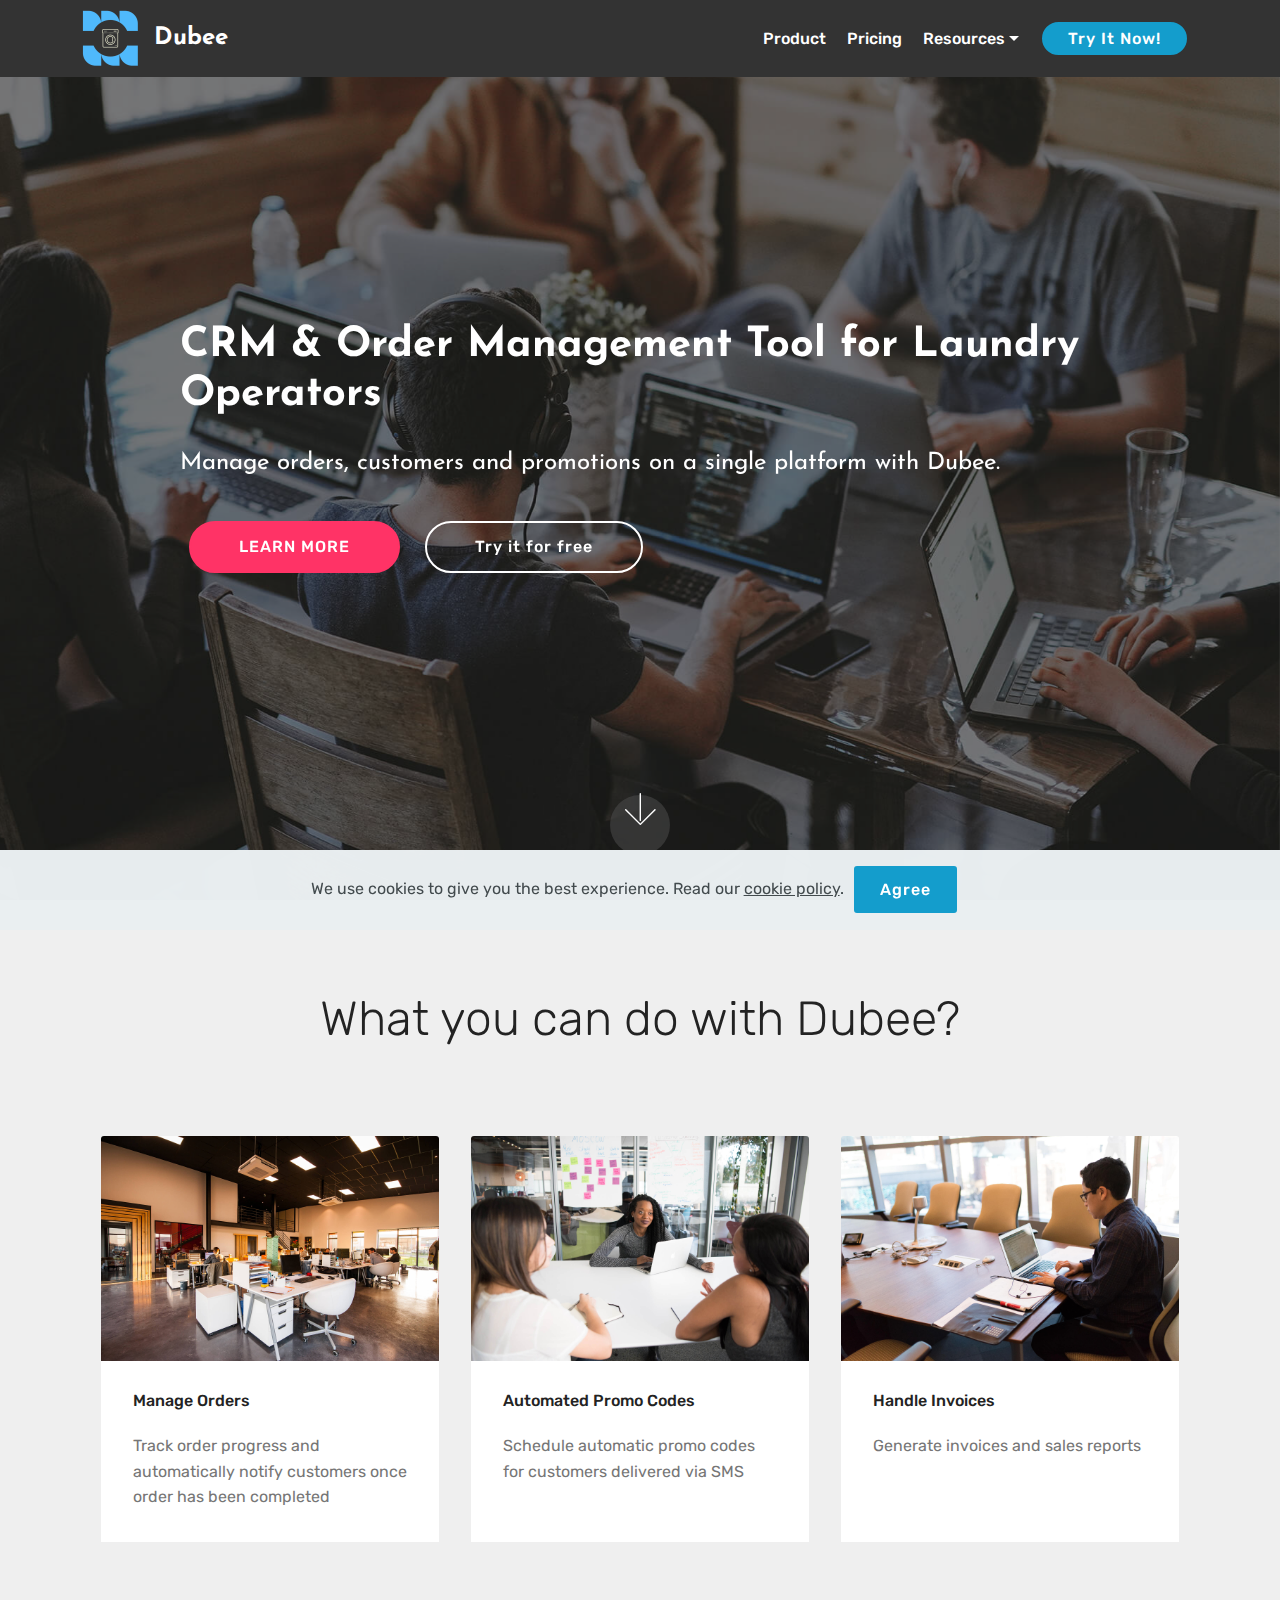
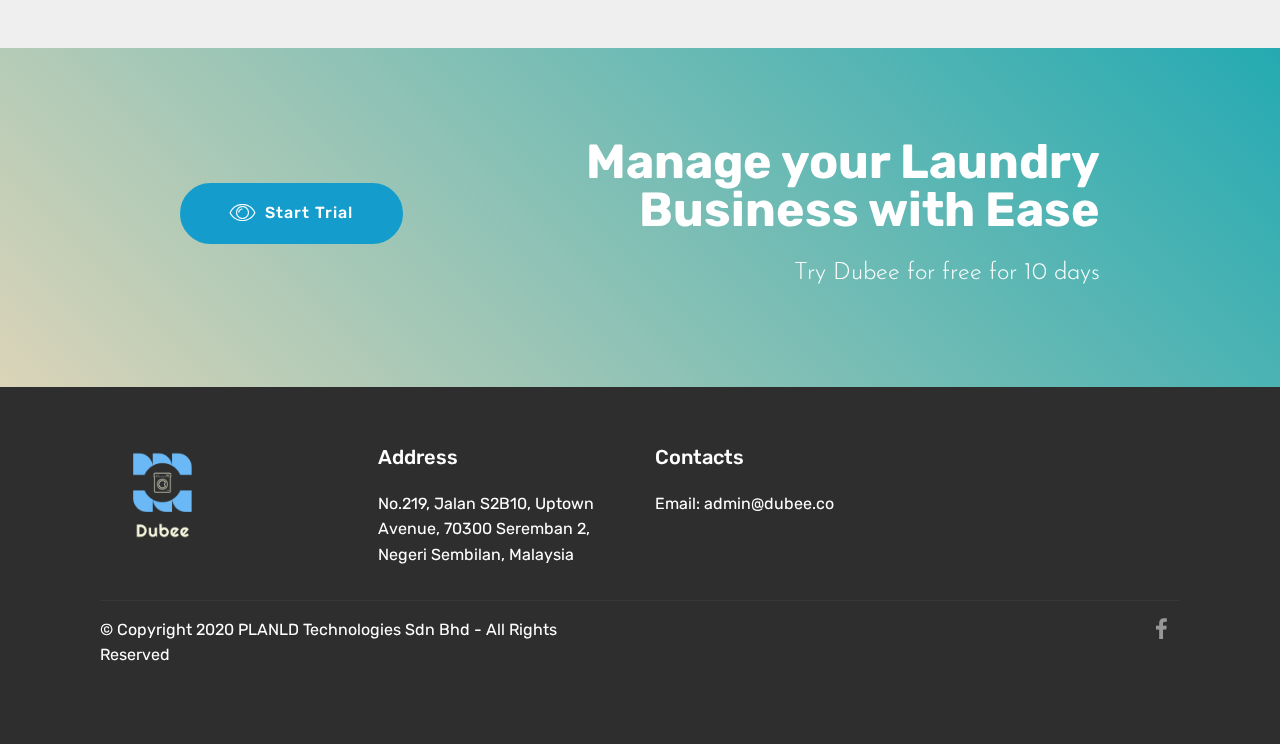
==== commit bd1378db: "create github pages" ====
--- a/index.html
+++ b/index.html
@@ -14,8 +14,8 @@
   <link rel="stylesheet" href="assets/bootstrap/css/bootstrap.min.css">
   <link rel="stylesheet" href="assets/bootstrap/css/bootstrap-grid.min.css">
   <link rel="stylesheet" href="assets/bootstrap/css/bootstrap-reboot.min.css">
+  <link rel="stylesheet" href="assets/tether/tether.min.css">
   <link rel="stylesheet" href="assets/socicon/css/styles.css">
-  <link rel="stylesheet" href="assets/tether/tether.min.css">
   <link rel="stylesheet" href="assets/dropdown/css/style.css">
   <link rel="stylesheet" href="assets/theme/css/style.css">
   <link rel="preload" as="style" href="assets/mobirise/css/mbr-additional.css"><link rel="stylesheet" href="assets/mobirise/css/mbr-additional.css" type="text/css">
@@ -69,7 +69,7 @@
     </nav>
 </section>
 
-<section class="engine"><a href="https://mobirise.info/n">simple site templates</a></section><section class="cid-s2Cs7Wt0lt mbr-fullscreen mbr-parallax-background" id="header2-1">
+<section class="engine"><a href="https://mobirise.info/p">web templates free download</a></section><section class="cid-s2Cs7Wt0lt mbr-fullscreen mbr-parallax-background" id="header2-1">
 
     
 
@@ -249,15 +249,18 @@
   <script src="assets/web/assets/jquery/jquery.min.js"></script>
   <script src="assets/popper/popper.min.js"></script>
   <script src="assets/bootstrap/js/bootstrap.min.js"></script>
-  <script src="assets/smoothscroll/smooth-scroll.js"></script>
   <script src="assets/tether/tether.min.js"></script>
+  <script src="assets/web/assets/cookies-alert-plugin/cookies-alert-core.js"></script>
+  <script src="assets/web/assets/cookies-alert-plugin/cookies-alert-script.js"></script>
+  <script src="assets/dropdown/js/nav-dropdown.js"></script>
+  <script src="assets/dropdown/js/navbar-dropdown.js"></script>
   <script src="assets/touchswipe/jquery.touch-swipe.min.js"></script>
   <script src="assets/parallax/jarallax.min.js"></script>
   <script src="assets/mbr-popup-btns/mbr-popup-btns.js"></script>
-  <script src="assets/dropdown/js/nav-dropdown.js"></script>
-  <script src="assets/dropdown/js/navbar-dropdown.js"></script>
+  <script src="assets/smoothscroll/smooth-scroll.js"></script>
   <script src="assets/theme/js/script.js"></script>
   
   
-</body>
+<input name="cookieData" type="hidden" data-cookie-customDialogSelector='null' data-cookie-colorText='#424a4d' data-cookie-colorBg='rgba(234, 239, 241, 0.99)' data-cookie-textButton='Agree' data-cookie-colorButton='' data-cookie-colorLink='#424a4d' data-cookie-underlineLink='true' data-cookie-text="We use cookies to give you the best experience. Read our <a href='privacy.html'>cookie policy</a>.">
+  </body>
 </html>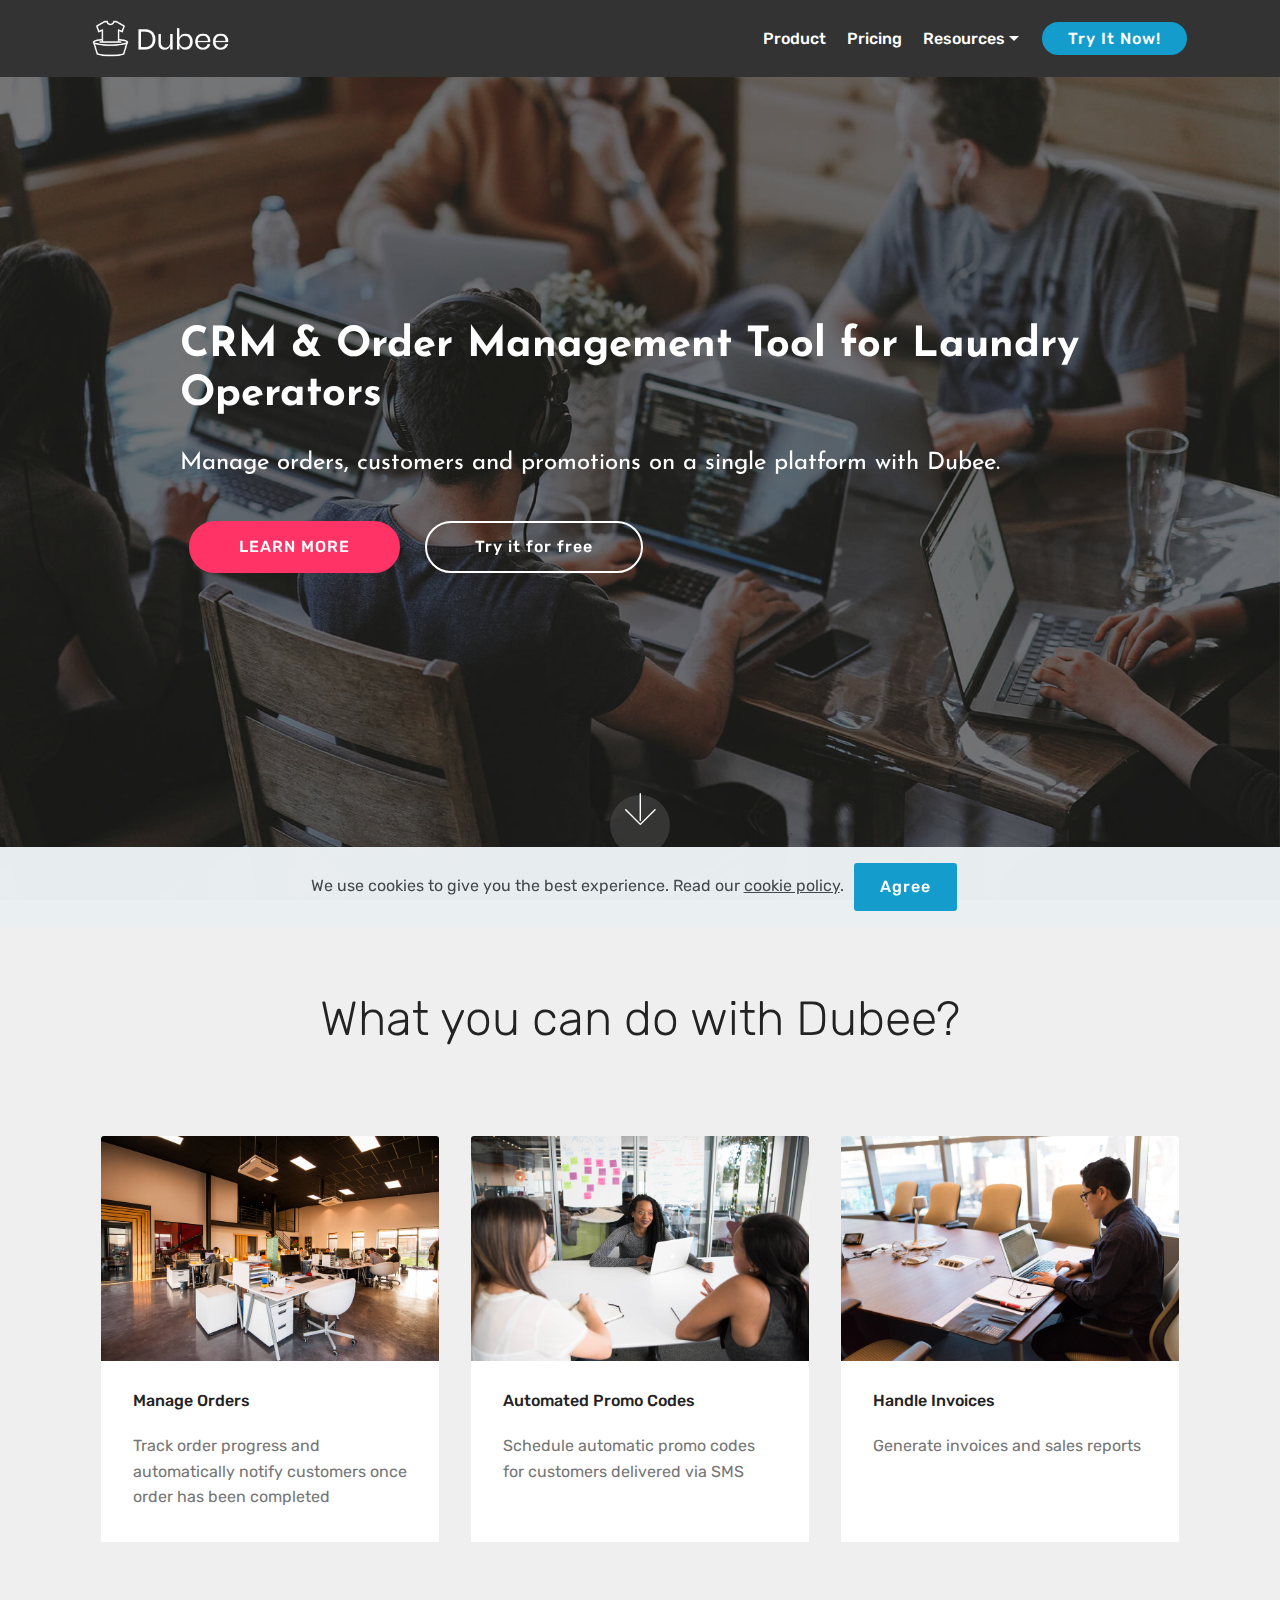
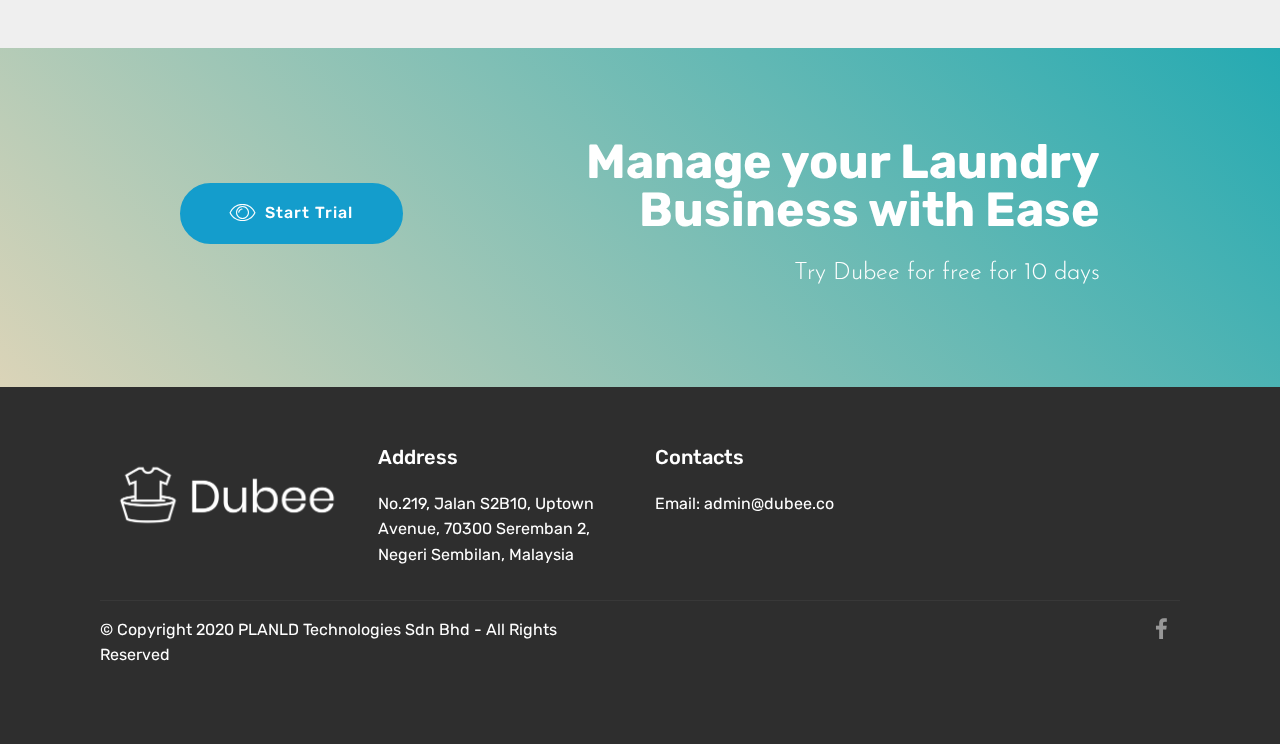
==== commit b7b40a28: "create github pages" ====
--- a/index.html
+++ b/index.html
@@ -6,7 +6,7 @@
   <meta http-equiv="X-UA-Compatible" content="IE=edge">
   <meta name="generator" content="Mobirise v4.11.5, mobirise.com">
   <meta name="viewport" content="width=device-width, initial-scale=1, minimum-scale=1">
-  <link rel="shortcut icon" href="assets/images/logo-transparent-copy-122x122.png" type="image/x-icon">
+  <link rel="shortcut icon" href="assets/images/transparent.png" type="image/x-icon">
   <meta name="description" content="Laundry Operator Management Software">
   
   <title>Home</title>
@@ -41,11 +41,10 @@
             <div class="navbar-brand">
                 <span class="navbar-logo">
                     <a href="index.html">
-                         <img src="assets/images/logo-transparent-copy-122x122.png" alt="Mobirise" title="" style="height: 3.8rem;">
+                         <img src="assets/images/transparent.png" alt="Mobirise" title="" style="height: 3.8rem;">
                     </a>
                 </span>
-                <span class="navbar-caption-wrap"><a class="navbar-caption text-white display-5" href="index.html">
-                        Dubee</a></span>
+                
             </div>
         </div>
         <div class="collapse navbar-collapse" id="navbarSupportedContent">
@@ -53,13 +52,13 @@
                     <a class="nav-link link text-white display-4" href="page2.html">
                         
                         Product</a>
-                </li><li class="nav-item"><a class="nav-link link text-white display-4" href="page3.html">
+                </li><li class="nav-item"><a class="nav-link link text-white display-4" href="pricing.html">
                         
                         Pricing</a></li>
                 <li class="nav-item dropdown">
                     <a class="nav-link link text-white dropdown-toggle display-4" href="https://mobirise.co" data-toggle="dropdown-submenu" aria-expanded="false">
                         
-                        Resources</a><div class="dropdown-menu"><a class="text-white dropdown-item display-4" href="https://mobirise.co">Help Centre</a><a class="text-white dropdown-item display-4" href="page1.html" aria-expanded="false">Video Tutorials</a></div>
+                        Resources</a><div class="dropdown-menu"><a class="text-white dropdown-item display-4" href="https://mobirise.co">Help Centre</a><a class="text-white dropdown-item display-4" href="video-tutorials.html" aria-expanded="false">Video Tutorials</a></div>
                 </li></ul>
             <div class="navbar-buttons mbr-section-btn"><a class="btn btn-sm btn-primary display-4" href="https://mobirise.co">
                     
@@ -69,7 +68,7 @@
     </nav>
 </section>
 
-<section class="engine"><a href="https://mobirise.info/p">web templates free download</a></section><section class="cid-s2Cs7Wt0lt mbr-fullscreen mbr-parallax-background" id="header2-1">
+<section class="engine"><a href="https://mobirise.info/e">how to make your own website for free</a></section><section class="cid-s2Cs7Wt0lt mbr-fullscreen mbr-parallax-background" id="header2-1">
 
     
 
@@ -191,8 +190,8 @@
         <div class="media-container-row content text-white">
             <div class="col-12 col-md-3">
                 <div class="media-wrap">
-                    <a href="https://mobirise.co/">
-                        <img src="assets/images/logo-transparent-1-192x192.png" alt="Mobirise" title="">
+                    <a href="index.html">
+                        <img src="assets/images/transparent.png" alt="Mobirise" title="">
                     </a>
                 </div>
             </div>
--- a/assets/mobirise/css/mbr-additional.css
+++ b/assets/mobirise/css/mbr-additional.css
@@ -880,7 +880,7 @@
   width: 30px;
   height: 2px;
   border-right: 5px;
-  background-color: #ffffff;
+  background-color: #efefef;
 }
 .cid-s2Cs7sz2p1 button.navbar-toggler .hamburger span:nth-child(1) {
   top: 0;
@@ -1108,7 +1108,7 @@
 }
 .cid-s2Cs7sz2p1 .nav-link:hover,
 .cid-s2Cs7sz2p1 .dropdown-item:hover {
-  color: #c1c1c1 !important;
+  color: #ffffff !important;
 }
 .cid-s2Cs7Wt0lt {
   background-image: url("../../../assets/images/background4.jpg");
@@ -1446,7 +1446,7 @@
   width: 30px;
   height: 2px;
   border-right: 5px;
-  background-color: #ffffff;
+  background-color: #cccccc;
 }
 .cid-s2Cs7sz2p1 button.navbar-toggler .hamburger span:nth-child(1) {
   top: 0;
@@ -1912,7 +1912,7 @@
   width: 30px;
   height: 2px;
   border-right: 5px;
-  background-color: #ffffff;
+  background-color: #cccccc;
 }
 .cid-s2Cs7sz2p1 button.navbar-toggler .hamburger span:nth-child(1) {
   top: 0;
@@ -2634,7 +2634,7 @@
   width: 30px;
   height: 2px;
   border-right: 5px;
-  background-color: #ffffff;
+  background-color: #cccccc;
 }
 .cid-s2Cs7sz2p1 button.navbar-toggler .hamburger span:nth-child(1) {
   top: 0;
@@ -3111,7 +3111,7 @@
   width: 30px;
   height: 2px;
   border-right: 5px;
-  background-color: #ffffff;
+  background-color: #cccccc;
 }
 .cid-s2Cs7sz2p1 button.navbar-toggler .hamburger span:nth-child(1) {
   top: 0;
--- a/assets/mobirise/css/mbr-additional.css
+++ b/assets/mobirise/css/mbr-additional.css
@@ -880,7 +880,7 @@
   width: 30px;
   height: 2px;
   border-right: 5px;
-  background-color: #ffffff;
+  background-color: #efefef;
 }
 .cid-s2Cs7sz2p1 button.navbar-toggler .hamburger span:nth-child(1) {
   top: 0;
@@ -1108,7 +1108,7 @@
 }
 .cid-s2Cs7sz2p1 .nav-link:hover,
 .cid-s2Cs7sz2p1 .dropdown-item:hover {
-  color: #c1c1c1 !important;
+  color: #ffffff !important;
 }
 .cid-s2Cs7Wt0lt {
   background-image: url("../../../assets/images/background4.jpg");
@@ -1446,7 +1446,7 @@
   width: 30px;
   height: 2px;
   border-right: 5px;
-  background-color: #ffffff;
+  background-color: #cccccc;
 }
 .cid-s2Cs7sz2p1 button.navbar-toggler .hamburger span:nth-child(1) {
   top: 0;
@@ -1912,7 +1912,7 @@
   width: 30px;
   height: 2px;
   border-right: 5px;
-  background-color: #ffffff;
+  background-color: #cccccc;
 }
 .cid-s2Cs7sz2p1 button.navbar-toggler .hamburger span:nth-child(1) {
   top: 0;
@@ -2634,7 +2634,7 @@
   width: 30px;
   height: 2px;
   border-right: 5px;
-  background-color: #ffffff;
+  background-color: #cccccc;
 }
 .cid-s2Cs7sz2p1 button.navbar-toggler .hamburger span:nth-child(1) {
   top: 0;
@@ -3111,7 +3111,7 @@
   width: 30px;
   height: 2px;
   border-right: 5px;
-  background-color: #ffffff;
+  background-color: #cccccc;
 }
 .cid-s2Cs7sz2p1 button.navbar-toggler .hamburger span:nth-child(1) {
   top: 0;
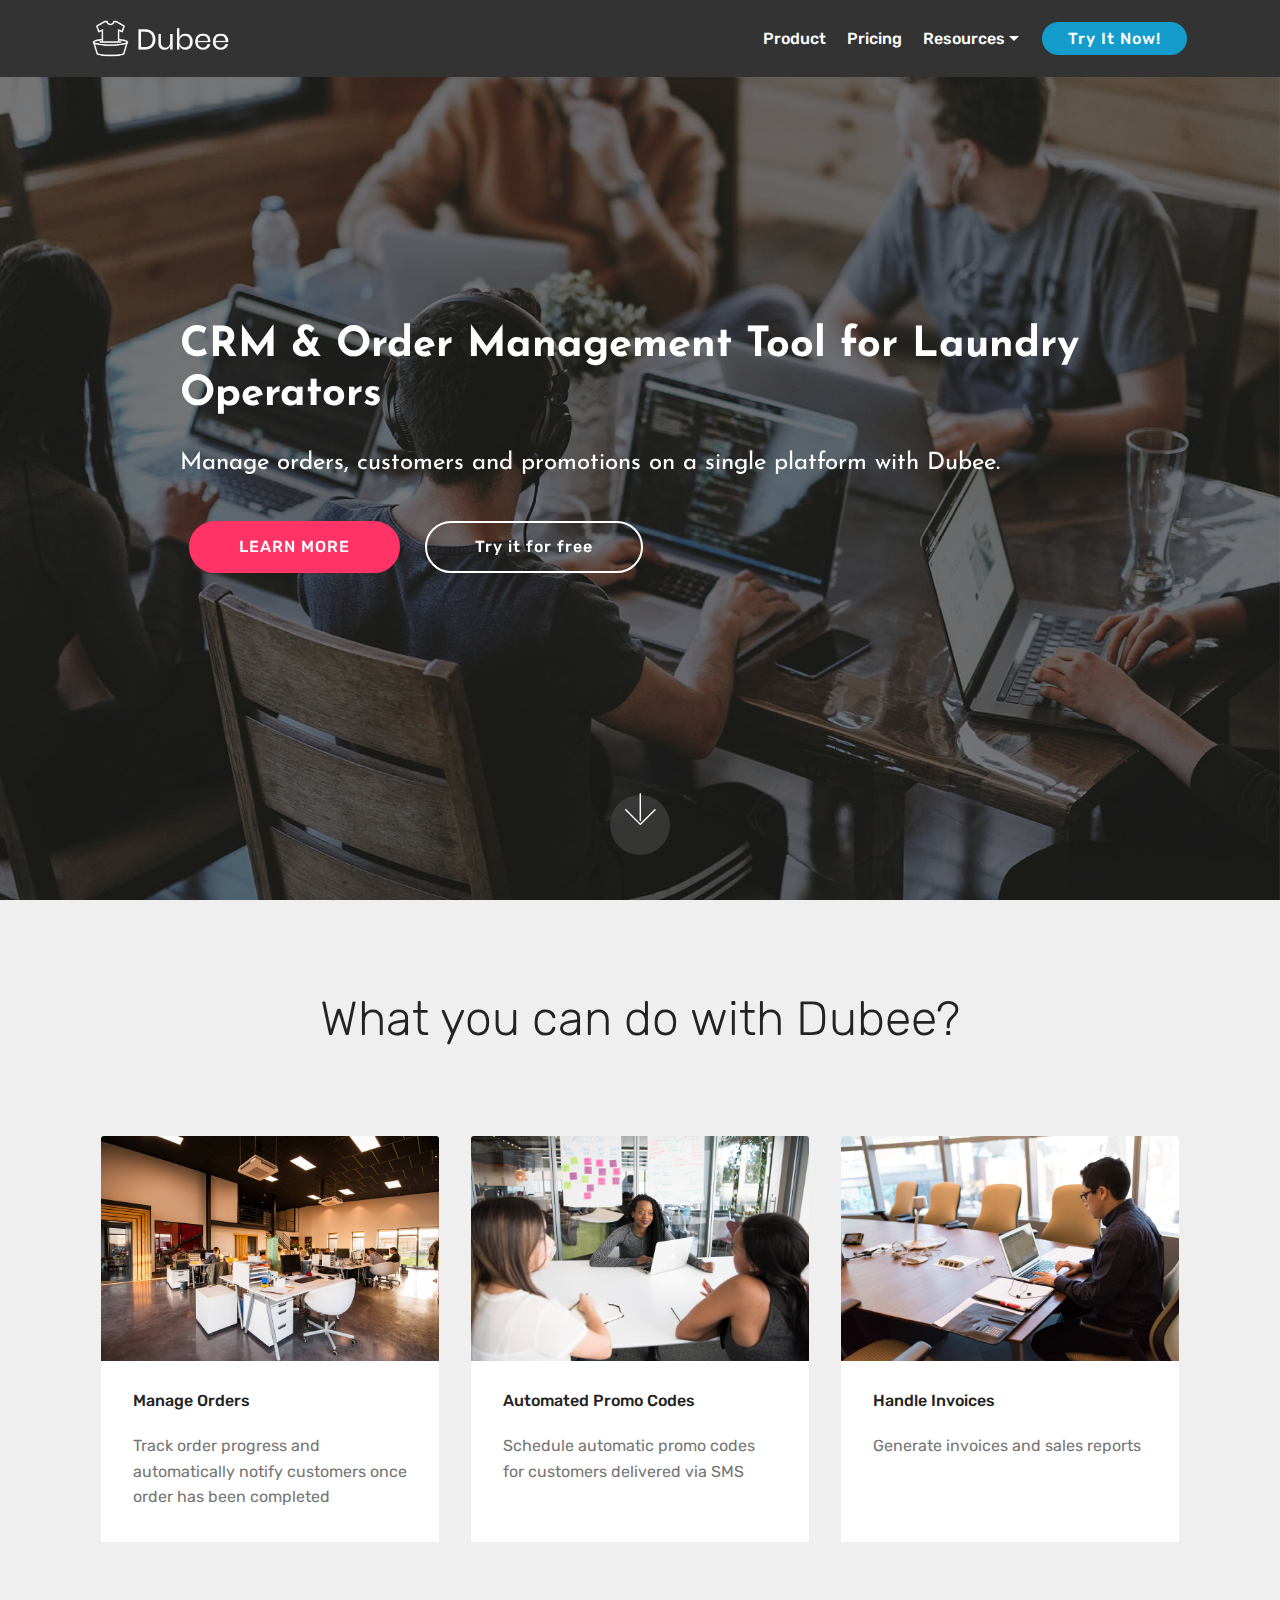
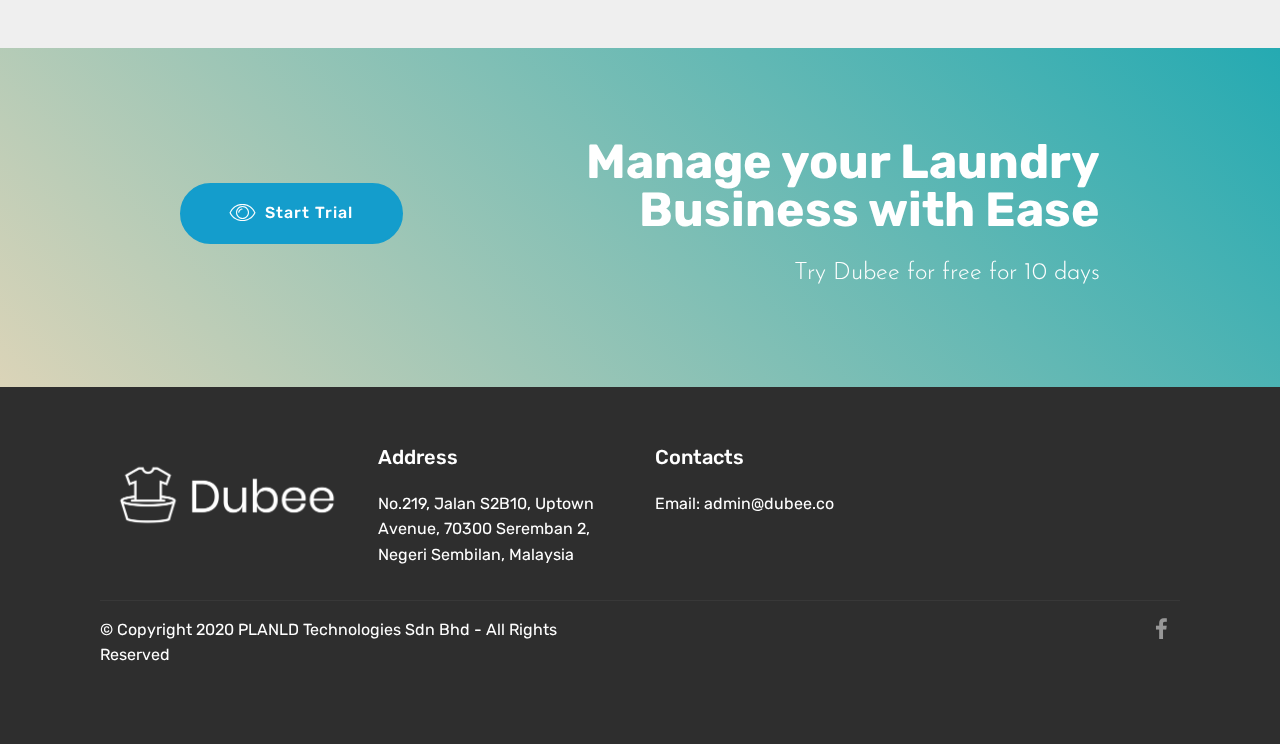
==== commit e5592df1: "create github pages" ====
--- a/index.html
+++ b/index.html
@@ -14,8 +14,8 @@
   <link rel="stylesheet" href="assets/bootstrap/css/bootstrap.min.css">
   <link rel="stylesheet" href="assets/bootstrap/css/bootstrap-grid.min.css">
   <link rel="stylesheet" href="assets/bootstrap/css/bootstrap-reboot.min.css">
+  <link rel="stylesheet" href="assets/socicon/css/styles.css">
   <link rel="stylesheet" href="assets/tether/tether.min.css">
-  <link rel="stylesheet" href="assets/socicon/css/styles.css">
   <link rel="stylesheet" href="assets/dropdown/css/style.css">
   <link rel="stylesheet" href="assets/theme/css/style.css">
   <link rel="preload" as="style" href="assets/mobirise/css/mbr-additional.css"><link rel="stylesheet" href="assets/mobirise/css/mbr-additional.css" type="text/css">
@@ -68,7 +68,7 @@
     </nav>
 </section>
 
-<section class="engine"><a href="https://mobirise.info/e">how to make your own website for free</a></section><section class="cid-s2Cs7Wt0lt mbr-fullscreen mbr-parallax-background" id="header2-1">
+<section class="engine"><a href="https://mobirise.info/g">how to build your own site for free</a></section><section class="cid-s2Cs7Wt0lt mbr-fullscreen mbr-parallax-background" id="header2-1">
 
     
 
@@ -248,18 +248,15 @@
   <script src="assets/web/assets/jquery/jquery.min.js"></script>
   <script src="assets/popper/popper.min.js"></script>
   <script src="assets/bootstrap/js/bootstrap.min.js"></script>
+  <script src="assets/smoothscroll/smooth-scroll.js"></script>
   <script src="assets/tether/tether.min.js"></script>
-  <script src="assets/web/assets/cookies-alert-plugin/cookies-alert-core.js"></script>
-  <script src="assets/web/assets/cookies-alert-plugin/cookies-alert-script.js"></script>
-  <script src="assets/dropdown/js/nav-dropdown.js"></script>
-  <script src="assets/dropdown/js/navbar-dropdown.js"></script>
   <script src="assets/touchswipe/jquery.touch-swipe.min.js"></script>
   <script src="assets/parallax/jarallax.min.js"></script>
   <script src="assets/mbr-popup-btns/mbr-popup-btns.js"></script>
-  <script src="assets/smoothscroll/smooth-scroll.js"></script>
+  <script src="assets/dropdown/js/nav-dropdown.js"></script>
+  <script src="assets/dropdown/js/navbar-dropdown.js"></script>
   <script src="assets/theme/js/script.js"></script>
   
   
-<input name="cookieData" type="hidden" data-cookie-customDialogSelector='null' data-cookie-colorText='#424a4d' data-cookie-colorBg='rgba(234, 239, 241, 0.99)' data-cookie-textButton='Agree' data-cookie-colorButton='' data-cookie-colorLink='#424a4d' data-cookie-underlineLink='true' data-cookie-text="We use cookies to give you the best experience. Read our <a href='privacy.html'>cookie policy</a>.">
-  </body>
+</body>
 </html>